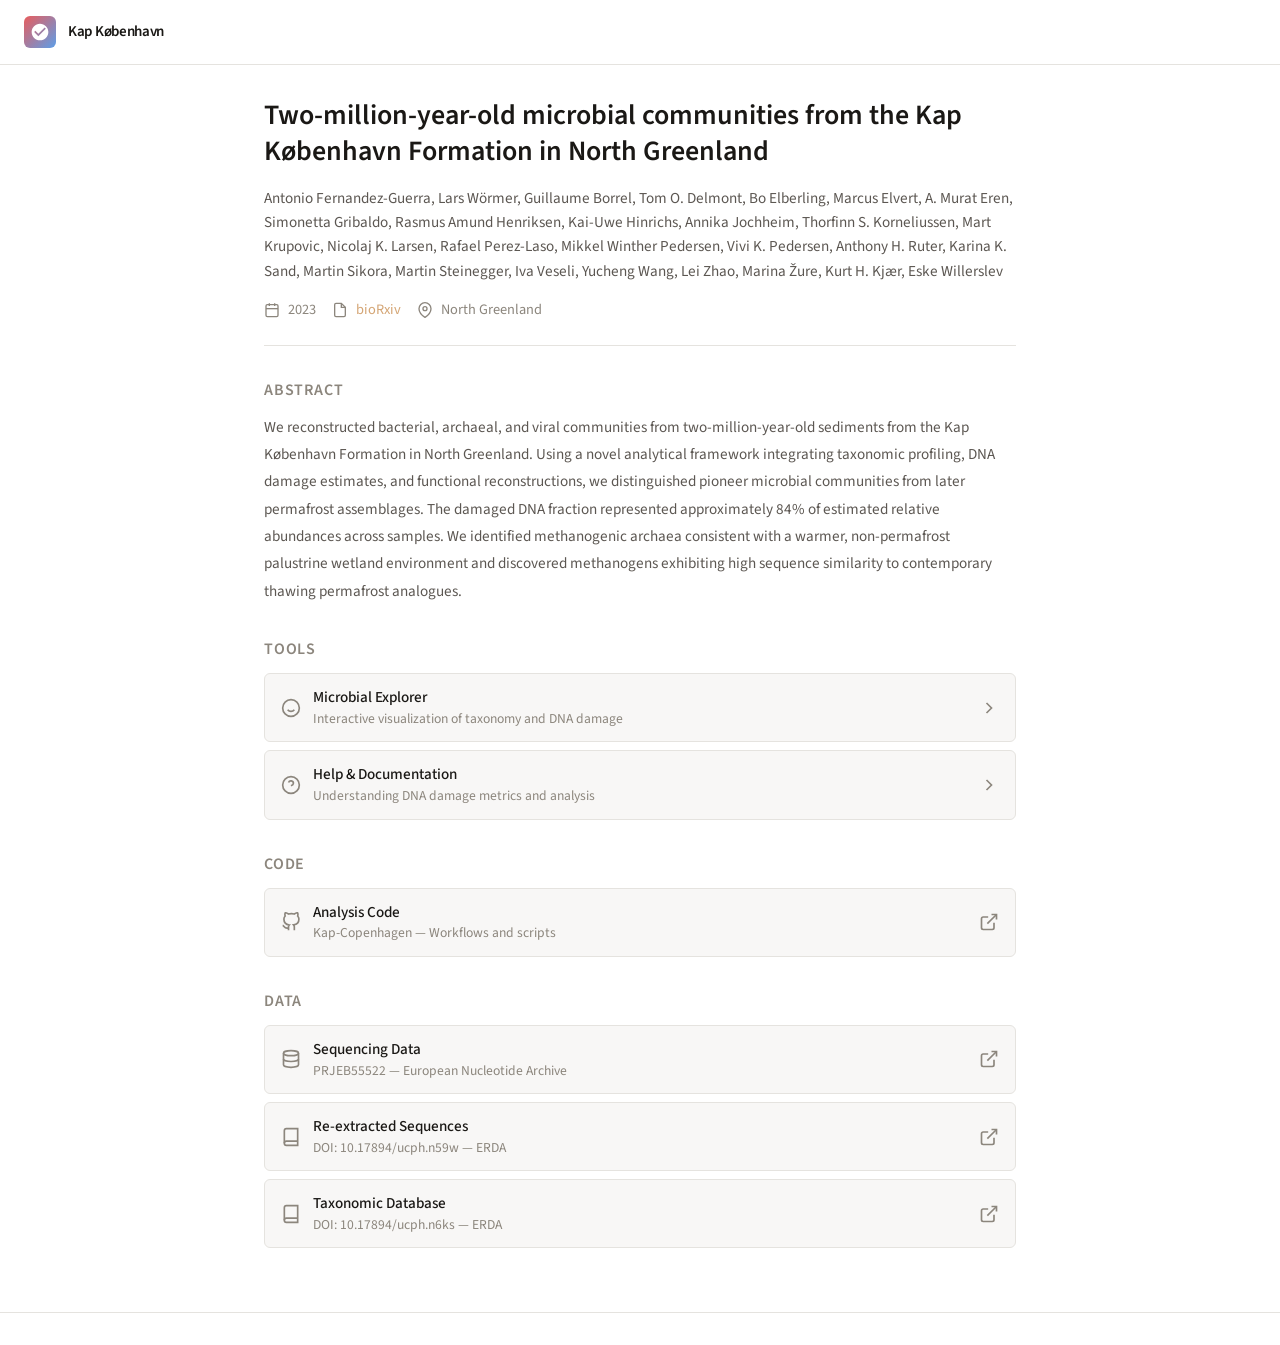
==== index.html @ d5bc2db7 "Add complete author list to landing page" ====
<!DOCTYPE html>
<html lang="en">
<head>
    <meta charset="UTF-8">
    <meta name="viewport" content="width=device-width, initial-scale=1.0">
    <title>Kap København - Two-Million-Year-Old Microbial Communities</title>
    <meta name="description" content="Two-million-year-old microbial communities from the Kap København Formation in North Greenland">
    <link rel="preconnect" href="https://fonts.googleapis.com">
    <link rel="preconnect" href="https://fonts.gstatic.com" crossorigin>
    <link href="https://fonts.googleapis.com/css2?family=JetBrains+Mono:wght@400;500;600&family=Source+Sans+3:wght@300;400;500;600;700&display=swap" rel="stylesheet">
    <link rel="stylesheet" href="styles.css?v=44">
    <style>
        html, body {
            height: auto;
            overflow: auto;
        }

        .landing {
            min-height: 100vh;
            display: flex;
            flex-direction: column;
        }

        .landing-header {
            padding: var(--space-lg) var(--space-xl);
            border-bottom: 1px solid var(--border-subtle);
        }

        .landing-main {
            flex: 1;
            max-width: 800px;
            margin: 0 auto;
            padding: var(--space-2xl) var(--space-xl);
        }

        .paper-title {
            font-size: 1.75rem;
            font-weight: 600;
            line-height: 1.3;
            margin-bottom: var(--space-lg);
            color: var(--text-primary);
        }

        .paper-authors {
            color: var(--text-secondary);
            font-size: 0.95rem;
            line-height: 1.6;
            margin-bottom: var(--space-lg);
        }

        .paper-meta {
            display: flex;
            gap: var(--space-lg);
            flex-wrap: wrap;
            margin-bottom: var(--space-2xl);
            padding-bottom: var(--space-xl);
            border-bottom: 1px solid var(--border-subtle);
        }

        .paper-meta-item {
            display: flex;
            align-items: center;
            gap: var(--space-sm);
            font-size: 0.9rem;
            color: var(--text-tertiary);
        }

        .paper-meta-item svg {
            width: 16px;
            height: 16px;
        }

        .paper-meta-item a {
            color: var(--accent-primary);
            text-decoration: none;
        }

        .paper-meta-item a:hover {
            text-decoration: underline;
        }

        .landing-section {
            margin-bottom: var(--space-2xl);
        }

        .landing-section h2 {
            font-size: 1rem;
            font-weight: 600;
            color: var(--text-tertiary);
            text-transform: uppercase;
            letter-spacing: 0.05em;
            margin-bottom: var(--space-md);
        }

        .abstract {
            color: var(--text-secondary);
            font-size: 0.95rem;
            line-height: 1.8;
        }

        .link-list {
            display: flex;
            flex-direction: column;
            gap: var(--space-sm);
        }

        .link-item {
            display: flex;
            align-items: center;
            gap: var(--space-md);
            padding: var(--space-md) var(--space-lg);
            background: var(--bg-base);
            border: 1px solid var(--border-subtle);
            border-radius: var(--radius-md);
            text-decoration: none;
            color: var(--text-primary);
            transition: all var(--transition-fast);
        }

        .link-item:hover {
            background: var(--bg-raised);
            border-color: var(--border-default);
        }

        .link-item svg {
            width: 20px;
            height: 20px;
            color: var(--text-tertiary);
            flex-shrink: 0;
        }

        .link-item-content {
            flex: 1;
        }

        .link-item-title {
            font-weight: 500;
            font-size: 0.95rem;
        }

        .link-item-desc {
            font-size: 0.85rem;
            color: var(--text-tertiary);
        }

        .link-item-arrow {
            color: var(--text-tertiary);
        }

        .landing-footer {
            padding: var(--space-lg) var(--space-xl);
            border-top: 1px solid var(--border-subtle);
            text-align: center;
            color: var(--text-tertiary);
            font-size: 0.85rem;
        }

        .landing-footer a {
            color: var(--text-secondary);
            text-decoration: none;
        }

        .landing-footer a:hover {
            text-decoration: underline;
        }

        /* Mobile responsiveness for landing page */
        @media (max-width: 768px) {
            .landing-header {
                padding: var(--space-md) var(--space-lg);
            }

            .landing-main {
                padding: var(--space-lg) var(--space-lg);
            }

            .paper-title {
                font-size: 1.35rem;
            }

            .paper-authors {
                font-size: 0.9rem;
            }

            .paper-meta {
                gap: var(--space-md);
            }

            .paper-meta-item {
                font-size: 0.85rem;
            }

            .link-item {
                padding: var(--space-md);
            }

            .link-item-title {
                font-size: 0.9rem;
            }

            .link-item-desc {
                font-size: 0.8rem;
            }
        }

        @media (max-width: 480px) {
            .landing-header {
                padding: var(--space-sm) var(--space-md);
            }

            .landing-main {
                padding: var(--space-md);
            }

            .paper-title {
                font-size: 1.15rem;
            }

            .paper-meta {
                flex-direction: column;
                gap: var(--space-sm);
            }

            .logo-text {
                font-size: 14px;
            }
        }
    </style>
</head>
<body>
    <div class="landing">
        <header class="landing-header">
            <div class="logo">
                <div class="logo-icon">
                    <svg viewBox="0 0 24 24"><path d="M12 2C6.48 2 2 6.48 2 12s4.48 10 10 10 10-4.48 10-10S17.52 2 12 2zm-2 15l-5-5 1.41-1.41L10 14.17l7.59-7.59L19 8l-9 9z"/></svg>
                </div>
                <div class="logo-text">Kap København</div>
            </div>
        </header>

        <main class="landing-main">
            <h1 class="paper-title">Two-million-year-old microbial communities from the Kap København Formation in North Greenland</h1>

            <p class="paper-authors">
                Antonio Fernandez-Guerra, Lars Wörmer, Guillaume Borrel, Tom O. Delmont, Bo Elberling, Marcus Elvert, A. Murat Eren, Simonetta Gribaldo, Rasmus Amund Henriksen, Kai-Uwe Hinrichs, Annika Jochheim, Thorfinn S. Korneliussen, Mart Krupovic, Nicolaj K. Larsen, Rafael Perez-Laso, Mikkel Winther Pedersen, Vivi K. Pedersen, Anthony H. Ruter, Karina K. Sand, Martin Sikora, Martin Steinegger, Iva Veseli, Yucheng Wang, Lei Zhao, Marina Žure, Kurt H. Kjær, Eske Willerslev
            </p>

            <div class="paper-meta">
                <div class="paper-meta-item">
                    <svg viewBox="0 0 24 24" fill="none" stroke="currentColor" stroke-width="2">
                        <rect x="3" y="4" width="18" height="18" rx="2" ry="2"/>
                        <line x1="16" y1="2" x2="16" y2="6"/><line x1="8" y1="2" x2="8" y2="6"/>
                        <line x1="3" y1="10" x2="21" y2="10"/>
                    </svg>
                    2023
                </div>
                <div class="paper-meta-item">
                    <svg viewBox="0 0 24 24" fill="none" stroke="currentColor" stroke-width="2">
                        <path d="M14 2H6a2 2 0 0 0-2 2v16a2 2 0 0 0 2 2h12a2 2 0 0 0 2-2V8z"/>
                        <polyline points="14 2 14 8 20 8"/>
                    </svg>
                    <a href="https://www.biorxiv.org/content/10.1101/2023.06.10.544454v3" target="_blank">bioRxiv</a>
                </div>
                <div class="paper-meta-item">
                    <svg viewBox="0 0 24 24" fill="none" stroke="currentColor" stroke-width="2">
                        <path d="M21 10c0 7-9 13-9 13s-9-6-9-13a9 9 0 0 1 18 0z"/>
                        <circle cx="12" cy="10" r="3"/>
                    </svg>
                    North Greenland
                </div>
            </div>

            <div class="landing-section">
                <h2>Abstract</h2>
                <p class="abstract">
                    We reconstructed bacterial, archaeal, and viral communities from two-million-year-old sediments
                    from the Kap København Formation in North Greenland. Using a novel analytical framework integrating
                    taxonomic profiling, DNA damage estimates, and functional reconstructions, we distinguished pioneer
                    microbial communities from later permafrost assemblages. The damaged DNA fraction represented
                    approximately 84% of estimated relative abundances across samples. We identified methanogenic archaea
                    consistent with a warmer, non-permafrost palustrine wetland environment and discovered methanogens
                    exhibiting high sequence similarity to contemporary thawing permafrost analogues.
                </p>
            </div>

            <div class="landing-section">
                <h2>Tools</h2>
                <div class="link-list">
                    <a href="explorer/" class="link-item">
                        <svg viewBox="0 0 24 24" fill="none" stroke="currentColor" stroke-width="2">
                            <circle cx="12" cy="12" r="10"/>
                            <path d="M8 14s1.5 2 4 2 4-2 4-2"/>
                            <line x1="9" y1="9" x2="9.01" y2="9"/>
                            <line x1="15" y1="9" x2="15.01" y2="9"/>
                        </svg>
                        <div class="link-item-content">
                            <div class="link-item-title">Microbial Explorer</div>
                            <div class="link-item-desc">Interactive visualization of taxonomy and DNA damage</div>
                        </div>
                        <svg class="link-item-arrow" viewBox="0 0 24 24" fill="none" stroke="currentColor" stroke-width="2"><polyline points="9 18 15 12 9 6"/></svg>
                    </a>
                    <a href="help.html" class="link-item">
                        <svg viewBox="0 0 24 24" fill="none" stroke="currentColor" stroke-width="2">
                            <circle cx="12" cy="12" r="10"/>
                            <path d="M9.09 9a3 3 0 0 1 5.83 1c0 2-3 3-3 3"/>
                            <line x1="12" y1="17" x2="12.01" y2="17"/>
                        </svg>
                        <div class="link-item-content">
                            <div class="link-item-title">Help & Documentation</div>
                            <div class="link-item-desc">Understanding DNA damage metrics and analysis</div>
                        </div>
                        <svg class="link-item-arrow" viewBox="0 0 24 24" fill="none" stroke="currentColor" stroke-width="2"><polyline points="9 18 15 12 9 6"/></svg>
                    </a>
                </div>
            </div>

            <div class="landing-section">
                <h2>Code</h2>
                <div class="link-list">
                    <a href="https://github.com/genomewalker/Kap-Copenhagen" target="_blank" class="link-item">
                        <svg viewBox="0 0 24 24" fill="none" stroke="currentColor" stroke-width="2">
                            <path d="M9 19c-5 1.5-5-2.5-7-3m14 6v-3.87a3.37 3.37 0 0 0-.94-2.61c3.14-.35 6.44-1.54 6.44-7A5.44 5.44 0 0 0 20 4.77 5.07 5.07 0 0 0 19.91 1S18.73.65 16 2.48a13.38 13.38 0 0 0-7 0C6.27.65 5.09 1 5.09 1A5.07 5.07 0 0 0 5 4.77a5.44 5.44 0 0 0-1.5 3.78c0 5.42 3.3 6.61 6.44 7A3.37 3.37 0 0 0 9 18.13V22"/>
                        </svg>
                        <div class="link-item-content">
                            <div class="link-item-title">Analysis Code</div>
                            <div class="link-item-desc">Kap-Copenhagen — Workflows and scripts</div>
                        </div>
                        <svg class="link-item-arrow" viewBox="0 0 24 24" fill="none" stroke="currentColor" stroke-width="2"><path d="M18 13v6a2 2 0 0 1-2 2H5a2 2 0 0 1-2-2V8a2 2 0 0 1 2-2h6"/><polyline points="15 3 21 3 21 9"/><line x1="10" y1="14" x2="21" y2="3"/></svg>
                    </a>
                </div>
            </div>

            <div class="landing-section">
                <h2>Data</h2>
                <div class="link-list">
                    <a href="https://www.ebi.ac.uk/ena/browser/view/PRJEB55522" target="_blank" class="link-item">
                        <svg viewBox="0 0 24 24" fill="none" stroke="currentColor" stroke-width="2">
                            <ellipse cx="12" cy="5" rx="9" ry="3"/>
                            <path d="M21 12c0 1.66-4 3-9 3s-9-1.34-9-3"/>
                            <path d="M3 5v14c0 1.66 4 3 9 3s9-1.34 9-3V5"/>
                        </svg>
                        <div class="link-item-content">
                            <div class="link-item-title">Sequencing Data</div>
                            <div class="link-item-desc">PRJEB55522 — European Nucleotide Archive</div>
                        </div>
                        <svg class="link-item-arrow" viewBox="0 0 24 24" fill="none" stroke="currentColor" stroke-width="2"><path d="M18 13v6a2 2 0 0 1-2 2H5a2 2 0 0 1-2-2V8a2 2 0 0 1 2-2h6"/><polyline points="15 3 21 3 21 9"/><line x1="10" y1="14" x2="21" y2="3"/></svg>
                    </a>
                    <a href="https://doi.org/n59w" target="_blank" class="link-item">
                        <svg viewBox="0 0 24 24" fill="none" stroke="currentColor" stroke-width="2">
                            <path d="M4 19.5A2.5 2.5 0 0 1 6.5 17H20"/>
                            <path d="M6.5 2H20v20H6.5A2.5 2.5 0 0 1 4 19.5v-15A2.5 2.5 0 0 1 6.5 2z"/>
                        </svg>
                        <div class="link-item-content">
                            <div class="link-item-title">Re-extracted Sequences</div>
                            <div class="link-item-desc">DOI: 10.17894/ucph.n59w — ERDA</div>
                        </div>
                        <svg class="link-item-arrow" viewBox="0 0 24 24" fill="none" stroke="currentColor" stroke-width="2"><path d="M18 13v6a2 2 0 0 1-2 2H5a2 2 0 0 1-2-2V8a2 2 0 0 1 2-2h6"/><polyline points="15 3 21 3 21 9"/><line x1="10" y1="14" x2="21" y2="3"/></svg>
                    </a>
                    <a href="https://doi.org/n6ks" target="_blank" class="link-item">
                        <svg viewBox="0 0 24 24" fill="none" stroke="currentColor" stroke-width="2">
                            <path d="M4 19.5A2.5 2.5 0 0 1 6.5 17H20"/>
                            <path d="M6.5 2H20v20H6.5A2.5 2.5 0 0 1 4 19.5v-15A2.5 2.5 0 0 1 6.5 2z"/>
                        </svg>
                        <div class="link-item-content">
                            <div class="link-item-title">Taxonomic Database</div>
                            <div class="link-item-desc">DOI: 10.17894/ucph.n6ks — ERDA</div>
                        </div>
                        <svg class="link-item-arrow" viewBox="0 0 24 24" fill="none" stroke="currentColor" stroke-width="2"><path d="M18 13v6a2 2 0 0 1-2 2H5a2 2 0 0 1-2-2V8a2 2 0 0 1 2-2h6"/><polyline points="15 3 21 3 21 9"/><line x1="10" y1="14" x2="21" y2="3"/></svg>
                    </a>
                </div>
            </div>
        </main>

        <footer class="landing-footer">
        </footer>
    </div>
</body>
</html>
---- styles.css ----
:root {
    /* Base palette - warm light */
    --bg-deep: #ffffff;
    --bg-base: #f8f7f6;
    --bg-raised: #f0efed;
    --bg-elevated: #e8e6e3;
    --bg-hover: #dfddd9;

    /* Borders */
    --border-subtle: #e5e3df;
    --border-default: #d4d1cc;
    --border-strong: #b8b4ad;

    /* Text */
    --text-primary: #1a1815;
    --text-secondary: #5c5752;
    --text-tertiary: #8c867d;
    --text-inverse: #ffffff;

    /* Accent - Ancient amber */
    --accent-primary: #d4a574;
    --accent-secondary: #b8956a;
    --accent-muted: #8b7355;

    /* Semantic - Damage indicators */
    --damage-5prime: #e85d5d;
    --damage-3prime: #5d9ee8;
    --damage-model: #a855f7;

    /* Status colors */
    --status-damaged: #22c55e;
    --status-non-damaged: #6b7280;

    /* Spacing */
    --space-xs: 4px;
    --space-sm: 8px;
    --space-md: 12px;
    --space-lg: 16px;
    --space-xl: 24px;
    --space-2xl: 32px;

    /* Typography */
    --font-sans: 'Source Sans 3', -apple-system, sans-serif;
    --font-mono: 'JetBrains Mono', monospace;

    /* Transitions */
    --transition-fast: 0.1s ease;
    --transition-base: 0.2s ease;
    --transition-slow: 0.3s ease;

    /* Shadows */
    --shadow-sm: 0 1px 2px rgba(0,0,0,0.08);
    --shadow-md: 0 4px 12px rgba(0,0,0,0.12);
    --shadow-lg: 0 8px 24px rgba(0,0,0,0.16);

    /* Radii */
    --radius-sm: 4px;
    --radius-md: 6px;
    --radius-lg: 8px;
    --radius-xl: 12px;
}

/* ========== TOOLTIPS ========== */
[data-tooltip] {
    position: relative;
}

[data-tooltip]::before,
[data-tooltip]::after {
    position: absolute;
    opacity: 0;
    visibility: hidden;
    pointer-events: none;
    transition: opacity 0.2s ease, visibility 0.2s ease;
    z-index: 9999;
}

[data-tooltip]::before {
    content: attr(data-tooltip);
    bottom: calc(100% + 8px);
    left: 50%;
    transform: translateX(-50%);
    padding: 8px 12px;
    background: var(--text-primary);
    color: var(--text-inverse);
    font-size: 12px;
    font-weight: 400;
    line-height: 1.4;
    white-space: normal;
    max-width: 280px;
    min-width: 150px;
    width: max-content;
    border-radius: var(--radius-md);
    box-shadow: 0 4px 12px rgba(0,0,0,0.15);
    text-transform: none;
    letter-spacing: normal;
}

[data-tooltip]::after {
    content: '';
    bottom: calc(100% + 2px);
    left: 50%;
    transform: translateX(-50%);
    border: 6px solid transparent;
    border-top-color: var(--text-primary);
}

[data-tooltip]:hover::before,
[data-tooltip]:hover::after {
    opacity: 1;
    visibility: visible;
}

/* Table header tooltips - position below */
.data-table th[data-tooltip]::before {
    bottom: auto;
    top: calc(100% + 8px);
}

.data-table th[data-tooltip]::after {
    bottom: auto;
    top: calc(100% + 2px);
    border-top-color: transparent;
    border-bottom-color: var(--text-primary);
}

/* Tooltip positioning variants */
[data-tooltip-pos="bottom"]::before {
    bottom: auto;
    top: calc(100% + 8px);
}

[data-tooltip-pos="bottom"]::after {
    bottom: auto;
    top: calc(100% + 2px);
    border-top-color: transparent;
    border-bottom-color: var(--text-primary);
}

[data-tooltip-pos="left"]::before {
    bottom: auto;
    top: 50%;
    left: auto;
    right: calc(100% + 8px);
    transform: translateY(-50%);
}

[data-tooltip-pos="left"]::after {
    bottom: auto;
    top: 50%;
    left: auto;
    right: calc(100% + 2px);
    transform: translateY(-50%);
    border-top-color: transparent;
    border-left-color: var(--text-primary);
}

[data-tooltip-pos="right"]::before {
    bottom: auto;
    top: 50%;
    left: calc(100% + 8px);
    transform: translateY(-50%);
}

[data-tooltip-pos="right"]::after {
    bottom: auto;
    top: 50%;
    left: calc(100% + 2px);
    transform: translateY(-50%);
    border-top-color: transparent;
    border-right-color: var(--text-primary);
}

/* Help icon for tooltips */
.help-hint {
    display: inline-flex;
    align-items: center;
    justify-content: center;
    width: 14px;
    height: 14px;
    margin-left: 4px;
    background: var(--bg-hover);
    border-radius: 50%;
    font-size: 10px;
    font-weight: 600;
    color: var(--text-tertiary);
    cursor: help;
    vertical-align: middle;
}

.help-hint:hover {
    background: var(--border-default);
    color: var(--text-secondary);
}

* {
    box-sizing: border-box;
    margin: 0;
    padding: 0;
}

html, body {
    height: 100%;
    overflow: hidden;
}

body {
    font-family: var(--font-sans);
    font-size: 14px;
    line-height: 1.5;
    color: var(--text-primary);
    background: var(--bg-deep);
}

/* Scrollbar styling */
::-webkit-scrollbar {
    width: 8px;
    height: 8px;
}
::-webkit-scrollbar-track {
    background: transparent;
}
::-webkit-scrollbar-thumb {
    background: var(--border-default);
    border-radius: 4px;
}
::-webkit-scrollbar-thumb:hover {
    background: var(--border-strong);
}

/* ========== LAYOUT ========== */
.app {
    display: grid;
    grid-template-rows: auto 1fr auto;
    height: 100vh;
    background: var(--bg-base);
}

/* ========== HEADER ========== */
.header {
    display: flex;
    align-items: center;
    justify-content: space-between;
    padding: var(--space-sm) var(--space-lg);
    background: var(--bg-deep);
    border-bottom: 1px solid var(--border-subtle);
    gap: var(--space-lg);
}

.logo {
    display: flex;
    align-items: center;
    gap: var(--space-md);
}

.logo-icon {
    width: 32px;
    height: 32px;
    background: linear-gradient(135deg, var(--damage-5prime), var(--damage-3prime));
    border-radius: var(--radius-md);
    display: flex;
    align-items: center;
    justify-content: center;
}

.logo-icon svg {
    width: 20px;
    height: 20px;
    fill: white;
}

.logo-text {
    font-weight: 600;
    font-size: 15px;
    letter-spacing: -0.02em;
}

.logo-text span {
    color: var(--accent-primary);
}

/* Command palette trigger */
.search-trigger {
    flex: 1;
    max-width: 480px;
    display: flex;
    align-items: center;
    gap: var(--space-sm);
    padding: var(--space-sm) var(--space-md);
    background: var(--bg-raised);
    border: 1px solid var(--border-subtle);
    border-radius: var(--radius-md);
    color: var(--text-tertiary);
    cursor: pointer;
    transition: all var(--transition-fast);
}

.search-trigger:hover {
    border-color: var(--border-default);
    background: var(--bg-elevated);
}

.search-trigger svg {
    width: 16px;
    height: 16px;
    opacity: 0.6;
}

.search-trigger .placeholder {
    flex: 1;
    text-align: left;
    font-size: 13px;
}

.search-trigger kbd {
    font-family: var(--font-mono);
    font-size: 11px;
    padding: 2px 6px;
    background: var(--bg-base);
    border: 1px solid var(--border-subtle);
    border-radius: var(--radius-sm);
}

.header-actions {
    display: flex;
    align-items: center;
    gap: var(--space-sm);
}

/* ========== BUTTONS ========== */
.btn {
    display: inline-flex;
    align-items: center;
    justify-content: center;
    gap: var(--space-sm);
    padding: var(--space-sm) var(--space-md);
    font-family: var(--font-sans);
    font-size: 13px;
    font-weight: 500;
    border-radius: var(--radius-md);
    border: 1px solid transparent;
    cursor: pointer;
    transition: all var(--transition-fast);
    white-space: nowrap;
}

.btn svg {
    width: 16px;
    height: 16px;
}

.btn-ghost {
    background: transparent;
    color: var(--text-secondary);
    border-color: transparent;
}

.btn-ghost:hover {
    background: var(--bg-hover);
    color: var(--text-primary);
}

.btn-secondary {
    background: var(--bg-elevated);
    color: var(--text-primary);
    border-color: var(--border-default);
}

.btn-secondary:hover {
    background: var(--bg-hover);
    border-color: var(--border-strong);
}

.btn-primary {
    background: var(--accent-primary);
    color: var(--text-inverse);
    border-color: var(--accent-primary);
}

.btn-primary:hover {
    background: var(--accent-secondary);
    border-color: var(--accent-secondary);
}

.btn-icon {
    padding: var(--space-sm);
}

/* ========== MAIN WORKSPACE ========== */
.workspace {
    display: grid;
    grid-template-columns: 280px 1fr 420px;
    overflow: hidden;
}

.workspace.detail-closed {
    grid-template-columns: 280px 1fr;
}

.workspace.compare-mode {
    grid-template-columns: 280px 1fr 600px;
}

/* ========== SIDEBAR ========== */
.sidebar {
    display: flex;
    flex-direction: column;
    background: var(--bg-deep);
    border-right: 1px solid var(--border-subtle);
    overflow: hidden;
}

.sidebar-section {
    border-bottom: 1px solid var(--border-subtle);
}

.sidebar-header {
    display: flex;
    align-items: center;
    justify-content: space-between;
    padding: var(--space-md) var(--space-lg);
    font-size: 11px;
    font-weight: 600;
    text-transform: uppercase;
    letter-spacing: 0.05em;
    color: var(--text-tertiary);
}

.sidebar-header .count {
    font-family: var(--font-mono);
    font-size: 10px;
    padding: 2px 6px;
    background: var(--bg-elevated);
    border-radius: 10px;
    color: var(--text-secondary);
}

/* Sample list */
.sample-list {
    flex: 1;
    overflow-y: auto;
    padding: var(--space-sm);
}

.sample-item {
    display: flex;
    flex-direction: column;
    padding: var(--space-md);
    border-radius: var(--radius-md);
    cursor: pointer;
    transition: all var(--transition-fast);
    margin-bottom: 2px;
}

.sample-item:hover {
    background: var(--bg-raised);
}

.sample-item.active {
    background: var(--bg-elevated);
    box-shadow: inset 3px 0 0 var(--accent-primary);
}

.sample-item-header {
    display: flex;
    align-items: center;
    justify-content: space-between;
    margin-bottom: var(--space-xs);
}

.sample-name {
    font-weight: 600;
    font-size: 13px;
    font-family: var(--font-mono);
}

.sample-damage-indicator {
    width: 8px;
    height: 8px;
    border-radius: 50%;
    background: var(--status-damaged);
}

.sample-stats {
    display: flex;
    gap: var(--space-md);
    font-size: 11px;
    color: var(--text-tertiary);
}

.sample-stats span {
    display: flex;
    align-items: center;
    gap: 4px;
}

.sample-stats .value {
    color: var(--text-secondary);
    font-family: var(--font-mono);
}

/* ========== MAIN PANEL ========== */
.main-panel {
    display: flex;
    flex-direction: column;
    overflow: hidden;
    background: var(--bg-base);
}

/* Toolbar */
.toolbar {
    display: flex;
    align-items: center;
    gap: var(--space-md);
    padding: var(--space-md) var(--space-lg);
    background: var(--bg-raised);
    border-bottom: 1px solid var(--border-subtle);
    flex-wrap: wrap;
}

.toolbar-group {
    display: flex;
    align-items: center;
    gap: var(--space-sm);
}

.toolbar-divider {
    width: 1px;
    height: 24px;
    background: var(--border-subtle);
    margin: 0 var(--space-sm);
}

/* Filter chips */
.filter-chip {
    display: flex;
    align-items: center;
    gap: var(--space-sm);
    padding: var(--space-xs) var(--space-sm);
    background: var(--bg-base);
    border: 1px solid var(--border-subtle);
    border-radius: var(--radius-sm);
    font-size: 12px;
}

.filter-chip label {
    color: var(--text-tertiary);
}

.filter-chip input,
.filter-chip select {
    background: transparent;
    border: none;
    color: var(--text-primary);
    font-family: var(--font-mono);
    font-size: 12px;
    width: 70px;
    padding: 2px;
}

.filter-chip select {
    width: auto;
    cursor: pointer;
}

.filter-chip input:focus,
.filter-chip select:focus {
    outline: none;
}

/* Damage status filter */
.status-filter {
    display: flex;
    background: var(--bg-base);
    border: 1px solid var(--border-subtle);
    border-radius: var(--radius-sm);
    overflow: hidden;
}

.status-filter button {
    padding: var(--space-xs) var(--space-md);
    background: transparent;
    border: none;
    color: var(--text-secondary);
    font-size: 12px;
    font-weight: 500;
    cursor: pointer;
    transition: all var(--transition-fast);
}

.status-filter button:hover {
    background: var(--bg-hover);
}

.status-filter button.active {
    background: var(--bg-elevated);
    color: var(--text-primary);
}

.status-filter button.active[data-status="ancient"] {
    color: var(--status-damaged);
}

.status-filter button.active[data-status="non-damaged"] {
    color: var(--status-non-damaged);
}

/* View toggle */
.view-toggle {
    display: flex;
    background: var(--bg-base);
    border: 1px solid var(--border-subtle);
    border-radius: var(--radius-sm);
    overflow: hidden;
}

.view-toggle button {
    padding: var(--space-sm);
    background: transparent;
    border: none;
    color: var(--text-tertiary);
    cursor: pointer;
    transition: all var(--transition-fast);
}

.view-toggle button:hover {
    background: var(--bg-hover);
    color: var(--text-secondary);
}

.view-toggle button.active {
    background: var(--bg-elevated);
    color: var(--accent-primary);
}

.view-toggle button svg {
    width: 16px;
    height: 16px;
}

/* Content area */
.content-area {
    flex: 1;
    display: flex;
    flex-direction: column;
    overflow: hidden;
}

/* ========== SUNBURST VISUALIZATION ========== */
.sunburst-section {
    background: linear-gradient(180deg, var(--bg-deep) 0%, #f5f4f2 100%);
    border-bottom: 1px solid var(--border-subtle);
    position: relative;
}

.sunburst-container {
    position: relative;
    height: 520px;
    display: flex;
    align-items: center;
    justify-content: center;
    transition: height 0.4s cubic-bezier(0.4, 0, 0.2, 1);
}

.sunburst-container.collapsed {
    height: 0;
    overflow: hidden;
}

#sunburst {
    width: 480px;
    height: 480px;
    filter: drop-shadow(0 4px 20px rgba(0,0,0,0.08));
}

#sunburst path {
    transition: all 0.2s cubic-bezier(0.4, 0, 0.2, 1);
    stroke: var(--bg-deep);
    stroke-width: 1;
}

#sunburst path:hover {
    filter: brightness(1.1) saturate(1.1);
    transform-origin: center;
}

/* Center info hub - refined and enlarged */
.sunburst-center {
    position: absolute;
    top: 50%;
    left: 50%;
    transform: translate(-50%, -50%);
    width: 100px;
    height: 100px;
    background: radial-gradient(circle at 30% 30%, #ffffff 0%, var(--bg-deep) 100%);
    border-radius: 50%;
    display: flex;
    flex-direction: column;
    align-items: center;
    justify-content: center;
    text-align: center;
    box-shadow:
        0 0 0 4px var(--bg-deep),
        0 4px 24px rgba(0,0,0,0.12),
        inset 0 -2px 8px rgba(0,0,0,0.04);
    z-index: 5;
    transition: transform 0.3s cubic-bezier(0.4, 0, 0.2, 1);
}

.sunburst-center:hover {
    transform: translate(-50%, -50%) scale(1.02);
}

.sunburst-center h4 {
    font-size: 11px;
    font-weight: 600;
    color: var(--text-primary);
    line-height: 1.3;
    max-width: 80px;
    overflow: hidden;
    text-overflow: ellipsis;
    white-space: nowrap;
    letter-spacing: -0.01em;
}

.sunburst-center p {
    font-size: 10px;
    color: var(--text-tertiary);
    font-family: var(--font-mono);
    margin-top: 3px;
}

/* Back button - prominent and accessible */
.sunburst-center .center-back-btn {
    display: none;
    width: 32px;
    height: 32px;
    background: linear-gradient(135deg, var(--accent-primary) 0%, var(--accent-secondary) 100%);
    border: none;
    border-radius: 50%;
    cursor: pointer;
    margin-bottom: 8px;
    align-items: center;
    justify-content: center;
    transition: all 0.2s cubic-bezier(0.4, 0, 0.2, 1);
    box-shadow: 0 2px 8px rgba(212, 165, 116, 0.4);
}

.sunburst-center .center-back-btn:hover {
    transform: scale(1.1);
    box-shadow: 0 4px 16px rgba(212, 165, 116, 0.5);
}

.sunburst-center .center-back-btn:active {
    transform: scale(0.95);
}

.sunburst-center .center-back-btn svg {
    width: 16px;
    height: 16px;
    stroke: white;
    stroke-width: 2.5;
}

.sunburst-center .center-back-btn.visible {
    display: flex;
    animation: fadeInScale 0.3s cubic-bezier(0.4, 0, 0.2, 1);
}

@keyframes fadeInScale {
    from {
        opacity: 0;
        transform: scale(0.8);
    }
    to {
        opacity: 1;
        transform: scale(1);
    }
}

/* Toolbar row - elevated */
.sunburst-toolbar {
    display: flex;
    align-items: center;
    justify-content: space-between;
    padding: 10px 16px;
    background: var(--bg-deep);
    border-bottom: 1px solid var(--border-subtle);
    font-size: 12px;
    gap: 16px;
    box-shadow: 0 1px 3px rgba(0,0,0,0.04);
}

/* Breadcrumb path - enhanced */
.sunburst-breadcrumb {
    display: flex;
    align-items: center;
    gap: 6px;
    color: var(--text-tertiary);
    flex: 1;
    min-width: 0;
    overflow: hidden;
    font-size: 12px;
}

.sunburst-breadcrumb .crumb {
    color: var(--text-secondary);
    cursor: pointer;
    white-space: nowrap;
    padding: 4px 8px;
    border-radius: var(--radius-sm);
    transition: all 0.15s ease;
}

.sunburst-breadcrumb .crumb:hover {
    color: var(--accent-primary);
    background: rgba(212, 165, 116, 0.1);
}

.sunburst-breadcrumb .crumb:last-child {
    color: var(--text-primary);
    font-weight: 600;
    background: var(--bg-elevated);
}

.sunburst-breadcrumb .sep {
    color: var(--border-strong);
    font-size: 10px;
}

/* Legend - compact */
.sunburst-legend {
    display: flex;
    align-items: center;
    gap: 12px;
    flex-shrink: 0;
}

.legend-item {
    display: flex;
    align-items: center;
    gap: 5px;
}

.legend-dot {
    width: 10px;
    height: 10px;
    border-radius: 3px;
    box-shadow: inset 0 -1px 2px rgba(0,0,0,0.15);
}

.legend-label {
    color: var(--text-secondary);
    font-size: 11px;
    font-weight: 500;
}

/* Filter badge - prominent pill design */
.sunburst-filter-badge {
    display: none;
    align-items: center;
    gap: 8px;
    padding: 6px 10px 6px 14px;
    background: linear-gradient(135deg, var(--accent-primary) 0%, var(--accent-secondary) 100%);
    color: white;
    border-radius: 20px;
    font-size: 12px;
    font-weight: 600;
    flex-shrink: 0;
    box-shadow: 0 2px 8px rgba(212, 165, 116, 0.35);
    animation: slideIn 0.3s cubic-bezier(0.4, 0, 0.2, 1);
    letter-spacing: -0.01em;
}

@keyframes slideIn {
    from {
        opacity: 0;
        transform: translateX(-10px);
    }
    to {
        opacity: 1;
        transform: translateX(0);
    }
}

.sunburst-filter-badge.visible {
    display: flex;
}

.sunburst-filter-badge .filter-path {
    max-width: 200px;
    overflow: hidden;
    text-overflow: ellipsis;
    white-space: nowrap;
}

.sunburst-filter-badge .filter-clear {
    background: rgba(255,255,255,0.2);
    border: none;
    color: white;
    cursor: pointer;
    padding: 4px 6px;
    font-size: 11px;
    line-height: 1;
    border-radius: 10px;
    transition: all 0.15s ease;
    display: flex;
    align-items: center;
    justify-content: center;
}

.sunburst-filter-badge .filter-clear:hover {
    background: rgba(255,255,255,0.35);
    transform: scale(1.1);
}

/* Controls */
.sunburst-controls {
    display: flex;
    align-items: center;
    gap: 8px;
    flex-shrink: 0;
}

.sunburst-toggle {
    padding: 4px;
    opacity: 0.6;
    transition: all 0.15s ease;
}

.sunburst-toggle:hover {
    opacity: 1;
    background: var(--bg-hover);
    border-radius: var(--radius-sm);
}

/* Hide unused elements */
.sunburst-current-filter,
.sunburst-back-btn,
.sunburst-filter-path {
    display: none !important;
}

/* Data table */
.table-container {
    flex: 1;
    overflow: auto;
}

.data-table {
    width: 100%;
    border-collapse: collapse;
    font-size: 13px;
}

.data-table th {
    position: sticky;
    top: 0;
    background: var(--bg-elevated);
    padding: var(--space-sm) var(--space-md);
    text-align: left;
    font-weight: 600;
    font-size: 11px;
    text-transform: uppercase;
    letter-spacing: 0.03em;
    color: var(--text-tertiary);
    border-bottom: 1px solid var(--border-default);
    white-space: nowrap;
    cursor: pointer;
    user-select: none;
    z-index: 10;
}

.data-table th:hover {
    color: var(--text-secondary);
}

/* Column hint icons */
.col-hint {
    display: inline-flex;
    align-items: center;
    justify-content: center;
    width: 14px;
    height: 14px;
    margin-left: 4px;
    background: var(--bg-hover);
    border-radius: 50%;
    font-size: 9px;
    font-weight: 700;
    color: var(--text-tertiary);
    cursor: help;
    vertical-align: middle;
    position: relative;
}

.col-hint:hover {
    background: var(--accent-primary);
    color: white;
}

.col-hint[data-tooltip]::before {
    bottom: auto;
    top: calc(100% + 8px);
    left: 50%;
    transform: translateX(-50%);
    text-transform: none;
    letter-spacing: normal;
    font-weight: 400;
}

.col-hint[data-tooltip]::after {
    bottom: auto;
    top: calc(100% + 2px);
    border-top-color: transparent;
    border-bottom-color: var(--text-primary);
}

/* Detail panel label tooltips */
.mini-stat .label[data-tooltip] {
    cursor: help;
    border-bottom: 1px dotted var(--text-tertiary);
}

.mini-stat .label[data-tooltip]::before {
    left: 0;
    transform: translateX(0);
    min-width: 180px;
    max-width: 220px;
}

.mini-stat .label[data-tooltip]::after {
    left: 20px;
    transform: translateX(0);
}

.data-table th.sorted {
    color: var(--accent-primary);
}

.data-table th .sort-icon {
    display: inline-block;
    margin-left: 4px;
    opacity: 0.5;
}

.data-table th.sorted .sort-icon {
    opacity: 1;
}

.data-table td {
    padding: var(--space-sm) var(--space-md);
    border-bottom: 1px solid var(--border-subtle);
    white-space: nowrap;
}

.data-table tr {
    cursor: pointer;
    transition: background var(--transition-fast);
}

.data-table tbody tr:hover {
    background: var(--bg-raised);
}

.data-table tbody tr.selected {
    background: var(--bg-elevated);
}

.data-table tbody tr.selected td:first-child {
    box-shadow: inset 3px 0 0 var(--accent-primary);
}

/* Table cell variants */
.cell-mono {
    font-family: var(--font-mono);
    font-size: 12px;
}

.cell-taxonomy {
    max-width: 200px;
    overflow: hidden;
    text-overflow: ellipsis;
}

.cell-number {
    font-family: var(--font-mono);
    font-size: 12px;
    text-align: right;
}

.cell-damage {
    display: flex;
    align-items: center;
    gap: var(--space-sm);
}

.damage-bar {
    width: 60px;
    height: 6px;
    background: var(--bg-base);
    border-radius: 3px;
    overflow: hidden;
}

.damage-bar-fill {
    height: 100%;
    border-radius: 3px;
    transition: width var(--transition-base);
}

.damage-bar-fill.high {
    background: linear-gradient(90deg, var(--status-damaged), #4ade80);
}

.damage-bar-fill.medium {
    background: var(--status-non-damaged);
}

.damage-bar-fill.low {
    background: var(--status-non-damaged);
}

/* Status badge */
.status-badge {
    display: inline-flex;
    align-items: center;
    gap: 4px;
    padding: 2px 8px;
    font-size: 10px;
    font-weight: 600;
    text-transform: uppercase;
    letter-spacing: 0.03em;
    border-radius: 10px;
}

.status-badge.damaged {
    background: rgba(34, 197, 94, 0.15);
    color: var(--status-damaged);
}

.status-badge.non-damaged {
    background: rgba(234, 179, 8, 0.15);
    color: var(--status-non-damaged);
}

.status-badge.non-damaged {
    background: rgba(107, 114, 128, 0.2);
    color: var(--status-non-damaged);
}

/* Checkbox for comparison */
.compare-checkbox {
    width: 16px;
    height: 16px;
    border: 2px solid var(--border-default);
    border-radius: var(--radius-sm);
    cursor: pointer;
    transition: all var(--transition-fast);
    display: flex;
    align-items: center;
    justify-content: center;
}

.compare-checkbox:hover {
    border-color: var(--accent-primary);
}

.compare-checkbox.checked {
    background: var(--accent-primary);
    border-color: var(--accent-primary);
}

.compare-checkbox.checked::after {
    content: '✓';
    color: var(--text-inverse);
    font-size: 10px;
    font-weight: bold;
}

/* ========== DETAIL PANEL ========== */
.detail-panel {
    display: flex;
    flex-direction: column;
    background: var(--bg-deep);
    border-left: 1px solid var(--border-subtle);
    overflow: hidden;
}

.detail-header {
    display: flex;
    align-items: flex-start;
    justify-content: space-between;
    padding: var(--space-lg);
    border-bottom: 1px solid var(--border-subtle);
    background: var(--bg-raised);
}

.detail-title {
    flex: 1;
    min-width: 0;
}

.detail-title h3 {
    font-size: 15px;
    font-weight: 600;
    margin-bottom: var(--space-xs);
    word-break: break-word;
}

.detail-title .taxonomy-path {
    font-size: 11px;
    color: var(--text-tertiary);
    line-height: 1.4;
}

.detail-close {
    background: transparent;
    border: none;
    color: var(--text-tertiary);
    cursor: pointer;
    padding: var(--space-xs);
    margin: calc(var(--space-xs) * -1);
}

.detail-close:hover {
    color: var(--text-primary);
}

.detail-content {
    flex: 1;
    overflow-y: auto;
    padding: var(--space-lg);
}

/* Stats grid */
.stats-grid {
    display: grid;
    grid-template-columns: repeat(2, 1fr);
    gap: var(--space-sm);
    margin-bottom: var(--space-xl);
}

.stat-card {
    background: var(--bg-raised);
    border: 1px solid var(--border-subtle);
    border-radius: var(--radius-md);
    padding: var(--space-md);
}

.stat-card.highlight {
    grid-column: span 2;
    background: linear-gradient(135deg, var(--bg-elevated) 0%, var(--bg-raised) 100%);
    border-color: var(--border-default);
}

.stat-label {
    font-size: 10px;
    font-weight: 600;
    text-transform: uppercase;
    letter-spacing: 0.05em;
    color: var(--text-tertiary);
    margin-bottom: var(--space-xs);
}

.stat-value {
    font-size: 20px;
    font-weight: 600;
    font-family: var(--font-mono);
}

.stat-value.damaged { color: var(--status-damaged); }
.stat-value.non-damaged { color: var(--status-non-damaged); }
.stat-value.non-damaged { color: var(--status-non-damaged); }

.stat-sub {
    font-size: 11px;
    color: var(--text-tertiary);
    margin-top: 2px;
}

/* Smiley plot section */
.smiley-section {
    margin-bottom: var(--space-xl);
}

.section-header {
    display: flex;
    align-items: center;
    justify-content: space-between;
    margin-bottom: var(--space-md);
}

.section-title {
    font-size: 11px;
    font-weight: 600;
    text-transform: uppercase;
    letter-spacing: 0.05em;
    color: var(--text-tertiary);
}

.smiley-canvas-container {
    background: transparent;
    border: none;
    border-radius: var(--radius-lg);
    padding: var(--space-sm);
}

#smiley-canvas {
    width: 100%;
    height: 220px;
}

.smiley-legend {
    display: flex;
    justify-content: center;
    gap: var(--space-lg);
    margin-top: var(--space-md);
    font-size: 11px;
}

.smiley-legend-item {
    display: flex;
    align-items: center;
    gap: var(--space-xs);
}

.smiley-legend-line {
    width: 20px;
    height: 3px;
    border-radius: 2px;
}

.smiley-legend-line.model-5p { background: var(--damage-5prime); }
.smiley-legend-line.model-3p { background: var(--damage-3prime); }
.smiley-legend-line.observed {
    background: linear-gradient(90deg, rgba(232, 93, 93, 0.4), rgba(93, 158, 232, 0.4));
}

/* Taxonomy detail */
.taxonomy-section {
    margin-bottom: var(--space-xl);
}

.taxonomy-list {
    background: var(--bg-raised);
    border: 1px solid var(--border-subtle);
    border-radius: var(--radius-md);
    overflow: hidden;
}

.taxonomy-item {
    display: flex;
    justify-content: space-between;
    padding: var(--space-sm) var(--space-md);
    border-bottom: 1px solid var(--border-subtle);
}

.taxonomy-item:last-child {
    border-bottom: none;
}

.taxonomy-item .rank {
    font-size: 11px;
    color: var(--text-tertiary);
    text-transform: capitalize;
}

.taxonomy-item .name {
    font-size: 13px;
    font-family: var(--font-mono);
    color: var(--text-primary);
}

/* ========== REDESIGNED DETAIL PANEL ========== */

/* Hero Section */
.detail-hero {
    background: linear-gradient(145deg, var(--bg-raised) 0%, var(--bg-elevated) 100%);
    border-radius: var(--radius-lg);
    padding: var(--space-md);
    margin-bottom: var(--space-md);
    border: 1px solid var(--border-subtle);
}

.smiley-section.compact {
    margin-bottom: var(--space-sm);
}

.smiley-section.compact canvas {
    width: 100%;
    height: 160px;
    border-radius: var(--radius-md);
}

.smiley-legend-compact {
    display: flex;
    justify-content: center;
    gap: var(--space-md);
    font-size: 10px;
    color: var(--text-tertiary);
    margin-top: var(--space-xs);
}

.smiley-legend-compact .legend-5p::before,
.smiley-legend-compact .legend-3p::before,
.smiley-legend-compact .legend-obs::before {
    content: '';
    display: inline-block;
    width: 12px;
    height: 3px;
    border-radius: 2px;
    margin-right: 4px;
    vertical-align: middle;
}

.smiley-legend-compact .legend-5p::before { background: var(--damage-5prime); }
.smiley-legend-compact .legend-3p::before { background: var(--damage-3prime); }
.smiley-legend-compact .legend-obs::before {
    background: linear-gradient(90deg, rgba(232, 93, 93, 0.4), rgba(93, 158, 232, 0.4));
}

/* Metrics Dashboard */
.metrics-dashboard {
    display: grid;
    grid-template-columns: repeat(4, 1fr);
    gap: var(--space-xs);
    background: var(--bg-base);
    border-radius: var(--radius-md);
    padding: var(--space-xs);
}

.metric-item {
    display: flex;
    flex-direction: column;
    align-items: center;
    padding: var(--space-sm) var(--space-xs);
    text-align: center;
}

.metric-item.status-metric {
    justify-content: center;
}

.metric-badge {
    font-size: 10px;
    font-weight: 700;
    text-transform: uppercase;
    letter-spacing: 0.05em;
    padding: 4px 10px;
    border-radius: 12px;
}

.metric-badge.damaged {
    background: rgba(34, 197, 94, 0.15);
    color: var(--status-damaged);
}

.metric-badge.non-damaged {
    background: rgba(234, 179, 8, 0.15);
    color: var(--status-non-damaged);
}

.metric-badge.non-damaged {
    background: rgba(107, 114, 128, 0.2);
    color: var(--status-non-damaged);
}

.metric-value {
    font-family: var(--font-mono);
    font-size: 16px;
    font-weight: 600;
    color: var(--text-primary);
    line-height: 1.2;
}

.metric-label {
    font-size: 9px;
    font-weight: 600;
    text-transform: uppercase;
    letter-spacing: 0.05em;
    color: var(--text-tertiary);
    margin-top: 2px;
}

/* Detail Panel Action Buttons */
.detail-actions {
    display: grid;
    grid-template-columns: 1fr 1fr;
    gap: var(--space-sm);
    margin-bottom: var(--space-md);
}

.action-btn {
    display: flex;
    align-items: center;
    justify-content: center;
    gap: 6px;
    padding: var(--space-sm) var(--space-sm);
    border: 1px solid var(--border-default);
    border-radius: var(--radius-md);
    font-size: 11px;
    font-weight: 600;
    cursor: pointer;
    transition: all var(--transition-fast);
}

.action-btn svg {
    width: 14px;
    height: 14px;
    flex-shrink: 0;
}

.action-btn.track-btn {
    background: linear-gradient(135deg, #1e3a5f 0%, #2c5282 100%);
    border-color: #2c5282;
    color: #f0f4f8;
}

.action-btn.track-btn:hover {
    background: linear-gradient(135deg, #2c5282 0%, #3d6898 100%);
    transform: translateY(-1px);
    box-shadow: 0 4px 12px rgba(44, 82, 130, 0.4);
}

.action-btn.expand-btn {
    background: linear-gradient(135deg, var(--accent-primary) 0%, var(--accent-secondary) 100%);
    border-color: var(--accent-primary);
    color: #1a1815;
}

.action-btn.expand-btn:hover {
    transform: translateY(-1px);
    box-shadow: 0 4px 12px rgba(212, 165, 116, 0.4);
}

/* Legacy expand button (keep for backwards compatibility) */
.expand-modal-btn {
    width: 100%;
    display: flex;
    align-items: center;
    justify-content: center;
    gap: var(--space-sm);
    padding: var(--space-sm) var(--space-md);
    background: linear-gradient(135deg, var(--accent-primary) 0%, var(--accent-secondary) 100%);
    border: none;
    border-radius: var(--radius-md);
    color: white;
    font-size: 12px;
    font-weight: 600;
    cursor: pointer;
    transition: all var(--transition-fast);
    margin-bottom: var(--space-md);
    box-shadow: 0 2px 8px rgba(212, 165, 116, 0.3);
}

.expand-modal-btn:hover {
    transform: translateY(-1px);
    box-shadow: 0 4px 12px rgba(212, 165, 116, 0.4);
}

.expand-modal-btn svg {
    width: 14px;
    height: 14px;
}

/* Accordion Container */
.accordion-container {
    display: flex;
    flex-direction: column;
    gap: 2px;
}

.accordion-section {
    background: var(--bg-raised);
    border: 1px solid var(--border-subtle);
    border-radius: var(--radius-md);
    overflow: hidden;
    transition: all var(--transition-fast);
}

.accordion-section:hover {
    border-color: var(--border-default);
}

.accordion-header {
    width: 100%;
    display: flex;
    align-items: center;
    justify-content: space-between;
    padding: var(--space-sm) var(--space-md);
    background: transparent;
    border: none;
    cursor: pointer;
    font-size: 12px;
    font-weight: 600;
    color: var(--text-secondary);
    transition: all var(--transition-fast);
}

.accordion-header:hover {
    background: var(--bg-elevated);
    color: var(--text-primary);
}

.accordion-title {
    display: flex;
    align-items: center;
    gap: var(--space-sm);
}

.accordion-icon {
    width: 14px;
    height: 14px;
    opacity: 0.6;
}

.accordion-chevron {
    width: 16px;
    height: 16px;
    transition: transform var(--transition-fast);
    opacity: 0.5;
}

.accordion-section.open .accordion-chevron {
    transform: rotate(180deg);
}

.accordion-content {
    max-height: 0;
    overflow: hidden;
    transition: max-height 0.25s cubic-bezier(0.4, 0, 0.2, 1);
}

.accordion-section.open .accordion-content {
    max-height: 500px;
}

/* Mini Stats Row */
.mini-stats-row {
    display: grid;
    grid-template-columns: repeat(4, 1fr);
    gap: 1px;
    background: var(--border-subtle);
    margin: 0 var(--space-sm) var(--space-sm);
    border-radius: var(--radius-sm);
    overflow: hidden;
}

.mini-stats-row:first-child {
    margin-top: var(--space-sm);
}

.mini-stat {
    display: flex;
    flex-direction: column;
    align-items: center;
    padding: var(--space-sm) var(--space-xs);
    background: var(--bg-base);
    text-align: center;
}

.mini-stat .label {
    font-size: 9px;
    font-weight: 600;
    text-transform: uppercase;
    letter-spacing: 0.03em;
    color: var(--text-tertiary);
    margin-bottom: 2px;
}

.mini-stat .value {
    font-family: var(--font-mono);
    font-size: 12px;
    font-weight: 600;
    color: var(--text-primary);
}

.mini-stat .value.mono {
    font-size: 10px;
}

/* Compact Taxonomy */
.taxonomy-compact {
    display: flex;
    flex-wrap: wrap;
    gap: 4px;
    padding: var(--space-sm) var(--space-md);
}

.tax-row {
    display: flex;
    align-items: center;
    gap: 4px;
    padding: 3px 8px;
    background: var(--bg-base);
    border-radius: var(--radius-sm);
    font-size: 11px;
}

.tax-row .rank {
    font-weight: 700;
    color: var(--accent-primary);
    font-size: 9px;
}

.tax-row .name {
    font-family: var(--font-mono);
    color: var(--text-secondary);
}

/* Reference Footer */
.reference-footer {
    display: flex;
    align-items: center;
    gap: var(--space-sm);
    padding: var(--space-sm) var(--space-md);
    background: var(--bg-elevated);
    border-radius: var(--radius-md);
    margin-top: var(--space-md);
    font-size: 11px;
}

.reference-footer .ref-label {
    color: var(--text-tertiary);
    font-weight: 600;
}

.reference-footer .ref-value {
    font-family: var(--font-mono);
    color: var(--text-secondary);
    word-break: break-all;
    flex: 1;
}

/* ========== DETAIL MODAL ========== */
.detail-modal-overlay {
    position: fixed;
    inset: 0;
    background: rgba(0, 0, 0, 0.75);
    backdrop-filter: blur(8px);
    z-index: 2000;
    display: none;
    align-items: center;
    justify-content: center;
    padding: var(--space-xl);
    opacity: 0;
    transition: opacity 0.3s ease;
}

.detail-modal-overlay.open {
    display: flex;
    opacity: 1;
}

.detail-modal {
    width: 100%;
    max-width: 1100px;
    max-height: 90vh;
    background: var(--bg-deep);
    border-radius: var(--radius-xl);
    box-shadow: 0 25px 80px rgba(0, 0, 0, 0.4);
    overflow: hidden;
    display: flex;
    flex-direction: column;
    animation: modalSlideIn 0.3s cubic-bezier(0.4, 0, 0.2, 1);
}

@keyframes modalSlideIn {
    from {
        opacity: 0;
        transform: scale(0.95) translateY(20px);
    }
    to {
        opacity: 1;
        transform: scale(1) translateY(0);
    }
}

.modal-header {
    display: flex;
    align-items: flex-start;
    justify-content: space-between;
    padding: var(--space-lg) var(--space-xl);
    background: linear-gradient(135deg, var(--bg-raised) 0%, var(--bg-elevated) 100%);
    border-bottom: 1px solid var(--border-subtle);
}

.modal-title-section h2 {
    font-size: 20px;
    font-weight: 600;
    color: var(--text-primary);
    margin-bottom: var(--space-xs);
}

.modal-taxonomy {
    font-size: 12px;
    color: var(--text-tertiary);
}

.modal-close {
    background: var(--bg-base);
    border: 1px solid var(--border-subtle);
    border-radius: var(--radius-md);
    padding: var(--space-sm);
    cursor: pointer;
    color: var(--text-tertiary);
    transition: all var(--transition-fast);
}

.modal-close:hover {
    background: var(--bg-hover);
    color: var(--text-primary);
    border-color: var(--border-default);
}

.modal-body {
    display: grid;
    grid-template-columns: 1fr 1.2fr;
    flex: 1;
    overflow: hidden;
}

/* Modal Plot Section */
.modal-plot-section {
    padding: var(--space-xl);
    background: var(--bg-base);
    display: flex;
    flex-direction: column;
    align-items: center;
    justify-content: center;
    border-right: 1px solid var(--border-subtle);
}

.modal-smiley-container {
    width: 100%;
    max-width: 500px;
}

.modal-smiley-container canvas {
    width: 100%;
    border-radius: var(--radius-lg);
    box-shadow: 0 4px 20px rgba(0, 0, 0, 0.08);
}

.modal-smiley-legend {
    display: flex;
    justify-content: center;
    gap: var(--space-lg);
    margin-top: var(--space-lg);
    font-size: 12px;
}

.modal-smiley-legend .legend-item {
    display: flex;
    align-items: center;
    gap: var(--space-sm);
    color: var(--text-secondary);
}

.modal-smiley-legend .legend-line {
    width: 24px;
    height: 4px;
    border-radius: 2px;
}

.modal-smiley-legend .legend-line.model-5p { background: var(--damage-5prime); }
.modal-smiley-legend .legend-line.model-3p { background: var(--damage-3prime); }
.modal-smiley-legend .legend-line.observed {
    background: linear-gradient(90deg, rgba(232, 93, 93, 0.4), rgba(93, 158, 232, 0.4));
}

/* Modal Stats Section */
.modal-stats-section {
    padding: var(--space-lg);
    overflow-y: auto;
    background: var(--bg-deep);
}

.modal-status-hero {
    padding: var(--space-md) var(--space-lg);
    border-radius: var(--radius-lg);
    margin-bottom: var(--space-lg);
    text-align: center;
}

.modal-status-hero.damaged {
    background: linear-gradient(135deg, rgba(34, 197, 94, 0.15) 0%, rgba(34, 197, 94, 0.05) 100%);
    border: 1px solid rgba(34, 197, 94, 0.3);
}

.modal-status-hero.non-damaged {
    background: linear-gradient(135deg, rgba(234, 179, 8, 0.15) 0%, rgba(234, 179, 8, 0.05) 100%);
    border: 1px solid rgba(234, 179, 8, 0.3);
}

.modal-status-hero.non-damaged {
    background: linear-gradient(135deg, rgba(107, 114, 128, 0.15) 0%, rgba(107, 114, 128, 0.05) 100%);
    border: 1px solid rgba(107, 114, 128, 0.3);
}

.modal-status-hero .status-label {
    font-size: 18px;
    font-weight: 700;
    text-transform: uppercase;
    letter-spacing: 0.05em;
}

.modal-status-hero.damaged .status-label { color: var(--status-damaged); }
.modal-status-hero.non-damaged .status-label { color: var(--status-non-damaged); }
.modal-status-hero.non-damaged .status-label { color: var(--status-non-damaged); }

.modal-status-hero .status-detail {
    font-size: 12px;
    color: var(--text-tertiary);
    margin-top: var(--space-xs);
}

/* Modal Stats Grid */
.modal-stats-grid {
    display: grid;
    grid-template-columns: repeat(2, 1fr);
    gap: var(--space-md);
    margin-bottom: var(--space-lg);
}

.modal-stat-group {
    background: var(--bg-raised);
    border: 1px solid var(--border-subtle);
    border-radius: var(--radius-md);
    overflow: hidden;
}

.modal-stat-group h4 {
    font-size: 10px;
    font-weight: 700;
    text-transform: uppercase;
    letter-spacing: 0.05em;
    color: var(--text-tertiary);
    padding: var(--space-sm) var(--space-md);
    background: var(--bg-elevated);
    border-bottom: 1px solid var(--border-subtle);
}

.stat-rows {
    padding: var(--space-xs) 0;
}

.stat-row {
    display: flex;
    justify-content: space-between;
    padding: var(--space-xs) var(--space-md);
    font-size: 12px;
}

.stat-row span:first-child {
    color: var(--text-secondary);
}

.stat-row span:last-child {
    font-family: var(--font-mono);
    color: var(--text-primary);
    font-weight: 500;
}

/* Modal Taxonomy */
.modal-taxonomy-section {
    margin-bottom: var(--space-lg);
}

.modal-taxonomy-section h4 {
    font-size: 10px;
    font-weight: 700;
    text-transform: uppercase;
    letter-spacing: 0.05em;
    color: var(--text-tertiary);
    margin-bottom: var(--space-sm);
}

.taxonomy-grid {
    display: grid;
    grid-template-columns: repeat(2, 1fr);
    gap: var(--space-xs);
}

.taxonomy-grid .tax-item {
    display: flex;
    justify-content: space-between;
    padding: var(--space-sm) var(--space-md);
    background: var(--bg-raised);
    border-radius: var(--radius-sm);
    font-size: 12px;
}

.taxonomy-grid .tax-item.full-width {
    grid-column: span 2;
}

.taxonomy-grid .tax-item .rank {
    color: var(--text-tertiary);
    font-weight: 600;
    text-transform: capitalize;
}

.taxonomy-grid .tax-item .name {
    font-family: var(--font-mono);
    color: var(--text-primary);
}

/* Modal Reference */
.modal-reference {
    display: flex;
    align-items: center;
    gap: var(--space-sm);
    padding: var(--space-md);
    background: var(--bg-raised);
    border-radius: var(--radius-md);
    font-size: 12px;
}

.modal-reference .ref-label {
    color: var(--text-tertiary);
    font-weight: 600;
}

.modal-reference code {
    font-family: var(--font-mono);
    color: var(--text-secondary);
    background: var(--bg-base);
    padding: 2px 6px;
    border-radius: var(--radius-sm);
    word-break: break-all;
}

/* Responsive Modal */
@media (max-width: 900px) {
    .modal-body {
        grid-template-columns: 1fr;
    }

    .modal-plot-section {
        border-right: none;
        border-bottom: 1px solid var(--border-subtle);
        padding: var(--space-lg);
    }

    .modal-stats-grid {
        grid-template-columns: 1fr;
    }
}

/* ========== CROSS-SAMPLE TRACKING MODAL ========== */
.tracking-modal-overlay {
    position: fixed;
    inset: 0;
    background: rgba(26, 24, 21, 0.85);
    backdrop-filter: blur(8px);
    z-index: 3000;
    display: none;
    align-items: flex-start;
    justify-content: center;
    padding: var(--space-xl);
    overflow-y: auto;
}

.tracking-modal-overlay.open {
    display: flex;
    animation: fadeIn 0.3s ease;
}

@keyframes fadeIn {
    from { opacity: 0; }
    to { opacity: 1; }
}

.tracking-modal {
    width: 100%;
    max-width: 1100px;
    max-height: 90vh;
    background: var(--bg-deep);
    border: 1px solid var(--border-default);
    border-radius: var(--radius-xl);
    box-shadow: 0 25px 80px rgba(0, 0, 0, 0.3);
    overflow: hidden;
    color: var(--text-primary);
    display: flex;
    flex-direction: column;
}

.tracking-modal.loading {
    display: flex;
    align-items: center;
    justify-content: center;
    min-height: 400px;
}

/* DNA Helix Loader */
.tracking-loader {
    text-align: center;
}

.loader-dna {
    width: 60px;
    height: 60px;
    margin: 0 auto var(--space-lg);
    position: relative;
}

.loader-dna .helix {
    position: absolute;
    width: 100%;
    height: 100%;
    border: 3px solid transparent;
    border-top-color: var(--damage-5prime);
    border-radius: 50%;
    animation: helixSpin 1s linear infinite;
}

.loader-dna .helix.delayed {
    border-top-color: var(--damage-3prime);
    animation-delay: 0.5s;
}

@keyframes helixSpin {
    from { transform: rotate(0deg); }
    to { transform: rotate(360deg); }
}

.tracking-loader h3 {
    font-size: 16px;
    font-weight: 500;
    color: var(--text-secondary);
    margin-bottom: 4px;
}

.tracking-loader .tracking-taxon {
    font-size: 20px;
    font-weight: 600;
    font-family: 'Source Serif 4', Georgia, serif;
    font-style: italic;
    color: var(--accent-primary);
}

/* Tracking Header */
.tracking-header {
    display: flex;
    align-items: flex-start;
    justify-content: space-between;
    padding: var(--space-xl) var(--space-2xl);
    background: linear-gradient(135deg, rgba(212, 165, 116, 0.1) 0%, var(--bg-raised) 60%);
    border-bottom: 1px solid var(--border-subtle);
}

.tracking-hero {
    flex: 1;
}

.hero-badge {
    display: inline-block;
    font-size: 9px;
    font-weight: 700;
    letter-spacing: 0.1em;
    text-transform: uppercase;
    padding: 4px 10px;
    background: var(--accent-primary);
    color: var(--bg-deep);
    border-radius: 4px;
    margin-bottom: var(--space-sm);
}

.tracking-hero h1 {
    font-size: 32px;
    font-weight: 600;
    font-family: 'Source Serif 4', Georgia, serif;
    font-style: italic;
    color: var(--text-primary);
    margin-bottom: 4px;
    letter-spacing: -0.02em;
}

.hero-taxonomy {
    font-size: 13px;
    color: var(--text-tertiary);
}

.tracking-close {
    background: var(--bg-elevated);
    border: 1px solid var(--border-default);
    border-radius: var(--radius-md);
    padding: 10px;
    color: var(--text-tertiary);
    cursor: pointer;
    transition: all 0.2s ease;
}

.tracking-close:hover {
    background: var(--bg-hover);
    color: var(--text-primary);
}

/* Summary Stats */
.tracking-summary {
    display: flex;
    gap: 1px;
    background: var(--border-subtle);
}

.tracking-summary .summary-stat {
    flex: 1;
    padding: var(--space-md) var(--space-lg);
    text-align: center;
    background: var(--bg-base);
}

.tracking-summary .summary-stat.hero {
    background: linear-gradient(135deg, rgba(212, 165, 116, 0.15) 0%, var(--bg-raised) 100%);
}

.tracking-summary .stat-number {
    display: block;
    font-size: 28px;
    font-weight: 700;
    font-family: var(--font-mono);
    color: var(--text-primary);
    line-height: 1.1;
}

.tracking-summary .summary-stat.hero .stat-number {
    color: var(--accent-primary);
}

.tracking-summary .stat-label {
    font-size: 10px;
    font-weight: 600;
    letter-spacing: 0.05em;
    text-transform: uppercase;
    color: var(--text-tertiary);
    margin-top: 4px;
}

/* Scrollable Content Area */
.tracking-content {
    flex: 1;
    overflow-y: auto;
    min-height: 0;
    background: var(--bg-raised);
}

/* Sample Gallery */
.tracking-gallery {
    display: grid;
    grid-template-columns: repeat(auto-fill, minmax(200px, 1fr));
    gap: var(--space-md);
    padding: var(--space-xl);
}

.tracking-card {
    background: var(--bg-deep);
    border: 1px solid var(--border-subtle);
    border-radius: var(--radius-lg);
    overflow: hidden;
    position: relative;
    animation: cardReveal 0.4s ease both;
    transition: border-color var(--transition-fast), box-shadow var(--transition-fast), transform 0.15s ease;
    cursor: pointer;
}

.tracking-card:hover {
    border-color: var(--border-default);
    box-shadow: var(--shadow-md);
    transform: translateY(-2px);
}

.tracking-card:active {
    transform: translateY(0);
}

@keyframes cardReveal {
    from {
        opacity: 0;
        transform: translateY(10px);
    }
    to {
        opacity: 1;
        transform: translateY(0);
    }
}

.card-sample-badge {
    position: absolute;
    top: 8px;
    left: 8px;
    font-size: 10px;
    font-weight: 700;
    font-family: var(--font-mono);
    padding: 4px 8px;
    background: var(--bg-elevated);
    border: 1px solid var(--border-subtle);
    border-radius: 4px;
    color: var(--accent-primary);
    z-index: 2;
}

.card-plot {
    width: 100%;
    height: 100px;
    background: var(--bg-base);
}

.card-plot canvas {
    display: block;
}

.card-metrics {
    display: flex;
    align-items: center;
    justify-content: space-between;
    padding: var(--space-sm) var(--space-md);
    border-top: 1px solid var(--border-subtle);
    background: var(--bg-raised);
}

.card-status {
    display: flex;
    align-items: center;
    gap: 6px;
}

.status-dot {
    width: 8px;
    height: 8px;
    border-radius: 50%;
}

.status-dot.damaged { background: var(--status-damaged); box-shadow: 0 0 8px rgba(34, 197, 94, 0.3); }
.status-dot.non-damaged { background: var(--status-non-damaged); }
.status-dot.non-damaged { background: var(--status-non-damaged); }

.status-text {
    font-size: 10px;
    font-weight: 600;
    text-transform: uppercase;
    letter-spacing: 0.03em;
    color: var(--text-tertiary);
}

.card-stats {
    display: flex;
    flex-direction: column;
    align-items: flex-end;
}

.damage-value {
    font-family: var(--font-mono);
    font-size: 14px;
    font-weight: 600;
    color: var(--text-primary);
}

.reads-value {
    font-size: 10px;
    color: var(--text-tertiary);
}

.card-add-btn {
    position: absolute;
    top: 8px;
    right: 8px;
    width: 28px;
    height: 28px;
    border-radius: 50%;
    background: var(--accent-primary);
    border: none;
    cursor: pointer;
    display: flex;
    align-items: center;
    justify-content: center;
    opacity: 0;
    transform: scale(0.8);
    transition: all 0.2s ease;
}

.tracking-card:hover .card-add-btn {
    opacity: 1;
    transform: scale(1);
}

.card-add-btn svg {
    width: 14px;
    height: 14px;
    stroke: var(--bg-deep);
}

.card-add-btn:hover {
    transform: scale(1.1);
}

.card-add-btn .icon-check {
    display: none;
}

.card-add-btn.added {
    background: var(--status-damaged);
    opacity: 1;
    transform: scale(1);
}

.card-add-btn.added .icon-plus {
    display: none;
}

.card-add-btn.added .icon-check {
    display: block;
}

.card-add-btn.added:hover {
    transform: scale(1);
    cursor: default;
}

/* Card selection states */
.tracking-card.selected {
    border-color: var(--status-damaged);
    border-width: 2px;
    box-shadow: 0 0 0 3px rgba(34, 197, 94, 0.15), var(--shadow-md);
    background: rgba(34, 197, 94, 0.02);
}

.tracking-card.selected:hover {
    border-color: var(--status-damaged);
}

.tracking-card.selected .card-sample-badge {
    background: var(--status-damaged);
    color: white;
    border-color: var(--status-damaged);
}

/* No Matches State */
.no-matches {
    grid-column: 1 / -1;
    text-align: center;
    padding: var(--space-2xl);
}

.no-matches svg {
    width: 64px;
    height: 64px;
    stroke: var(--text-tertiary);
    margin-bottom: var(--space-md);
}

.no-matches h3 {
    font-size: 18px;
    color: var(--text-secondary);
    margin-bottom: 4px;
}

.no-matches p {
    font-size: 13px;
    color: var(--text-tertiary);
}

/* Tracking Table */
.tracking-table-section {
    padding: 0 var(--space-xl) var(--space-xl);
}

.tracking-table-section h3 {
    font-size: 11px;
    font-weight: 700;
    text-transform: uppercase;
    letter-spacing: 0.05em;
    color: var(--text-tertiary);
    margin-bottom: var(--space-md);
}

.tracking-table-wrapper {
    background: var(--bg-deep);
    border: 1px solid var(--border-subtle);
    border-radius: var(--radius-lg);
    overflow: auto;
}

.tracking-table {
    width: 100%;
    border-collapse: collapse;
    font-size: 12px;
}

.tracking-table th {
    text-align: left;
    padding: var(--space-md);
    font-weight: 600;
    font-size: 10px;
    text-transform: uppercase;
    letter-spacing: 0.05em;
    color: var(--text-tertiary);
    background: var(--bg-elevated);
    border-bottom: 1px solid var(--border-subtle);
}

.tracking-table th.sortable {
    cursor: pointer;
    user-select: none;
    transition: background var(--transition-fast), color var(--transition-fast);
}

.tracking-table th.sortable:hover {
    background: var(--bg-hover);
    color: var(--text-secondary);
}

.tracking-table th.sortable.sorted {
    color: var(--accent-primary);
    background: rgba(212, 165, 116, 0.1);
}

.tracking-table th .sort-icon {
    margin-left: 4px;
    opacity: 0.5;
    font-size: 10px;
}

.tracking-table th.sorted .sort-icon {
    opacity: 1;
}

.tracking-table td {
    padding: var(--space-sm) var(--space-md);
    border-bottom: 1px solid var(--border-subtle);
    color: var(--text-secondary);
}

.tracking-table tr:last-child td {
    border-bottom: none;
}

.tracking-table .sample-cell {
    font-family: var(--font-mono);
    font-weight: 600;
    color: var(--accent-primary);
}

.tracking-table .mono {
    font-family: var(--font-mono);
    color: var(--text-primary);
}

.tracking-table .mono.damage-val {
    font-weight: 600;
    color: var(--damage-5prime);
}

.tracking-table .model-col {
    background: rgba(93, 158, 232, 0.04);
}

.tracking-table th.model-col {
    background: rgba(93, 158, 232, 0.08);
    color: var(--damage-3prime);
}

.status-pill {
    display: inline-block;
    font-size: 9px;
    font-weight: 700;
    text-transform: uppercase;
    letter-spacing: 0.05em;
    padding: 3px 8px;
    border-radius: 10px;
}

.status-pill.damaged {
    background: rgba(34, 197, 94, 0.15);
    color: var(--status-damaged);
}

.status-pill.non-damaged {
    background: rgba(234, 179, 8, 0.15);
    color: var(--status-non-damaged);
}

.status-pill.non-damaged {
    background: rgba(107, 114, 128, 0.15);
    color: var(--status-non-damaged);
}

.status-row-ancient td { background: rgba(34, 197, 94, 0.04); }

/* Tracking Footer */
.tracking-footer {
    display: flex;
    align-items: center;
    justify-content: space-between;
    gap: var(--space-sm);
    padding: var(--space-md) var(--space-xl);
    background: var(--bg-deep);
    border-top: 1px solid var(--border-default);
    flex-shrink: 0;
}

.tracking-footer .footer-left {
    display: flex;
    align-items: center;
    gap: var(--space-md);
}

.tracking-footer .footer-actions {
    display: flex;
    align-items: center;
    gap: var(--space-sm);
}

.tracking-footer .selection-info {
    font-size: 13px;
    color: var(--text-tertiary);
}

.tracking-footer .selection-info.has-selection {
    color: var(--status-damaged);
}

.tracking-footer .selection-info strong {
    font-weight: 600;
}

.tracking-footer .btn {
    padding: var(--space-sm) var(--space-lg);
}

.tracking-footer .btn-ghost {
    color: var(--text-secondary);
    border: 1px solid var(--border-default);
}

.tracking-footer .btn-ghost:hover {
    background: var(--bg-hover);
    color: var(--text-primary);
}

.tracking-footer .btn-primary {
    display: flex;
    align-items: center;
    gap: var(--space-sm);
    background: linear-gradient(135deg, var(--accent-primary) 0%, var(--accent-secondary) 100%);
    color: var(--bg-deep);
    font-weight: 600;
}

.tracking-footer .btn-primary svg {
    width: 16px;
    height: 16px;
}

.tracking-footer .btn-primary:disabled {
    opacity: 0.4;
    cursor: not-allowed;
    pointer-events: none;
}

/* Toast Notification */
.comparison-toast {
    position: fixed;
    bottom: 80px;
    left: 50%;
    transform: translateX(-50%) translateY(20px);
    background: linear-gradient(135deg, var(--text-primary) 0%, #2d2a26 100%);
    color: var(--bg-deep);
    padding: var(--space-md) var(--space-xl);
    border-radius: var(--radius-lg);
    font-size: 14px;
    font-weight: 600;
    box-shadow: 0 8px 32px rgba(0, 0, 0, 0.35), 0 0 0 1px rgba(255, 255, 255, 0.05);
    opacity: 0;
    visibility: hidden;
    transition: all 0.35s cubic-bezier(0.175, 0.885, 0.32, 1.275);
    z-index: 4000;
    display: flex;
    align-items: center;
    gap: var(--space-sm);
}

.comparison-toast.show {
    opacity: 1;
    visibility: visible;
    transform: translateX(-50%) translateY(0);
}

/* Basket Badge */
.basket-badge {
    position: absolute;
    top: -6px;
    right: -6px;
    min-width: 20px;
    height: 20px;
    background: linear-gradient(135deg, var(--status-damaged) 0%, #15803d 100%);
    color: white;
    font-size: 11px;
    font-weight: 700;
    border-radius: 12px;
    display: flex;
    align-items: center;
    justify-content: center;
    padding: 0 6px;
    box-shadow: 0 2px 8px rgba(34, 197, 94, 0.4);
    animation: badgePop 0.3s ease;
}

@keyframes badgePop {
    0% { transform: scale(0); }
    50% { transform: scale(1.2); }
    100% { transform: scale(1); }
}

#compare-btn {
    position: relative;
}

#compare-btn:has(.basket-badge) {
    border-color: var(--status-damaged);
    background: rgba(34, 197, 94, 0.08);
}

/* ========== COMPARISON MODAL V2 ========== */
.compare-modal-overlay {
    position: fixed;
    inset: 0;
    background: rgba(10, 10, 8, 0.92);
    backdrop-filter: blur(12px);
    z-index: 2000;
    display: none;
    align-items: flex-start;
    justify-content: center;
    padding: var(--space-xl);
    overflow-y: auto;
}

.compare-modal-overlay.open {
    display: flex;
    animation: fadeIn 0.3s ease;
}

.compare-modal {
    width: 100%;
    max-width: 1200px;
    max-height: 90vh;
    background: var(--bg-deep);
    border-radius: var(--radius-xl);
    box-shadow: 0 25px 80px rgba(0, 0, 0, 0.5);
    overflow: hidden;
    display: flex;
    flex-direction: column;
    animation: modalSlideIn 0.3s cubic-bezier(0.4, 0, 0.2, 1);
}

.compare-modal-header {
    display: flex;
    align-items: center;
    justify-content: space-between;
    padding: var(--space-lg) var(--space-xl);
    background: linear-gradient(135deg, var(--bg-raised) 0%, var(--bg-elevated) 100%);
    border-bottom: 1px solid var(--border-subtle);
}

.compare-title-section h2 {
    font-size: 18px;
    font-weight: 600;
    color: var(--text-primary);
}

.compare-title-section p {
    font-size: 12px;
    color: var(--text-tertiary);
    margin-top: 2px;
}

.compare-modal-body {
    flex: 1;
    overflow-y: auto;
    padding: var(--space-xl);
}

/* Comparison Grid */
.compare-grid {
    display: grid;
    gap: var(--space-md);
    margin-bottom: var(--space-xl);
}

.compare-card {
    background: var(--bg-raised);
    border: 1px solid var(--border-subtle);
    border-radius: var(--radius-lg);
    overflow: hidden;
    transition: all var(--transition-fast);
}

.compare-card:hover {
    border-color: var(--border-default);
    box-shadow: var(--shadow-md);
}

.compare-card-header {
    display: flex;
    align-items: flex-start;
    justify-content: space-between;
    padding: var(--space-md);
    background: var(--bg-elevated);
    border-bottom: 1px solid var(--border-subtle);
}

.compare-card-title h4 {
    font-size: 13px;
    font-weight: 600;
    color: var(--text-primary);
    margin-bottom: 2px;
}

.compare-card-taxonomy {
    font-size: 11px;
    color: var(--text-tertiary);
}

.compare-card-remove {
    background: transparent;
    border: none;
    color: var(--text-tertiary);
    cursor: pointer;
    padding: 4px;
    border-radius: var(--radius-sm);
    transition: all var(--transition-fast);
}

.compare-card-remove:hover {
    background: rgba(232, 93, 93, 0.1);
    color: var(--damage-5prime);
}

.compare-card-plot {
    padding: var(--space-sm);
}

.compare-card-plot canvas {
    width: 100%;
    border-radius: var(--radius-sm);
}

.compare-card-metrics {
    display: grid;
    grid-template-columns: auto repeat(3, 1fr);
    gap: 1px;
    background: var(--border-subtle);
}

.compare-metric {
    display: flex;
    flex-direction: column;
    align-items: center;
    justify-content: center;
    padding: var(--space-sm);
    background: var(--bg-base);
    text-align: center;
}

.compare-metric.status {
    background: var(--bg-raised);
}

.compare-metric .value {
    font-family: var(--font-mono);
    font-size: 14px;
    font-weight: 600;
    color: var(--text-primary);
}

.compare-metric .label {
    font-size: 9px;
    font-weight: 600;
    text-transform: uppercase;
    letter-spacing: 0.03em;
    color: var(--text-tertiary);
    margin-top: 2px;
}

.compare-card-ref {
    padding: var(--space-sm) var(--space-md);
    background: var(--bg-elevated);
    border-top: 1px solid var(--border-subtle);
}

.compare-card-ref code {
    font-family: var(--font-mono);
    font-size: 10px;
    color: var(--text-secondary);
    word-break: break-all;
}

/* Comparison Summary Table */
.compare-summary {
    background: var(--bg-raised);
    border: 1px solid var(--border-subtle);
    border-radius: var(--radius-lg);
    overflow: hidden;
}

.compare-summary h3 {
    font-size: 11px;
    font-weight: 700;
    text-transform: uppercase;
    letter-spacing: 0.05em;
    color: var(--text-tertiary);
    padding: var(--space-md) var(--space-lg);
    background: var(--bg-elevated);
    border-bottom: 1px solid var(--border-subtle);
}

.compare-table {
    width: 100%;
    border-collapse: collapse;
    font-size: 12px;
}

.compare-table th,
.compare-table td {
    padding: var(--space-sm) var(--space-md);
    text-align: left;
    border-bottom: 1px solid var(--border-subtle);
}

.compare-table th {
    font-weight: 600;
    color: var(--text-secondary);
    background: var(--bg-base);
    font-size: 11px;
}

.compare-table th:first-child {
    color: var(--text-tertiary);
    text-transform: uppercase;
    letter-spacing: 0.03em;
    font-size: 10px;
}

.compare-table td:first-child {
    font-weight: 500;
    color: var(--text-secondary);
}

.compare-table td.mono {
    font-family: var(--font-mono);
    color: var(--text-primary);
}

.compare-table tr:last-child td {
    border-bottom: none;
}

.compare-table tr:hover td {
    background: var(--bg-base);
}

/* Modal Footer */
.compare-modal-footer {
    display: flex;
    align-items: center;
    justify-content: flex-end;
    gap: var(--space-sm);
    padding: var(--space-md) var(--space-xl);
    background: var(--bg-raised);
    border-top: 1px solid var(--border-subtle);
}

/* Legacy comparison panel (keep for backwards compatibility) */
.compare-panel {
    display: flex;
    flex-direction: column;
    background: var(--bg-deep);
    border-left: 1px solid var(--border-subtle);
    overflow: hidden;
}

.compare-header {
    padding: var(--space-lg);
    border-bottom: 1px solid var(--border-subtle);
    background: var(--bg-raised);
}

.compare-header h3 {
    font-size: 14px;
    font-weight: 600;
    margin-bottom: var(--space-sm);
}

.compare-header p {
    font-size: 12px;
    color: var(--text-tertiary);
}

.compare-content {
    flex: 1;
    overflow-y: auto;
    padding: var(--space-lg);
}

.compare-item {
    background: var(--bg-raised);
    border: 1px solid var(--border-subtle);
    border-radius: var(--radius-lg);
    margin-bottom: var(--space-md);
    overflow: hidden;
}

.compare-item-header {
    display: flex;
    justify-content: space-between;
    align-items: center;
    padding: var(--space-md);
    background: var(--bg-elevated);
    border-bottom: 1px solid var(--border-subtle);
}

.compare-item-title {
    font-size: 12px;
    font-weight: 600;
}

.compare-item-remove {
    background: transparent;
    border: none;
    color: var(--text-tertiary);
    cursor: pointer;
    padding: 2px;
}

.compare-item-remove:hover {
    color: var(--damage-5prime);
}

.compare-item-canvas {
    padding: var(--space-sm);
}

.compare-item-stats {
    display: grid;
    grid-template-columns: repeat(3, 1fr);
    gap: 1px;
    background: var(--border-subtle);
}

.compare-stat {
    background: var(--bg-raised);
    padding: var(--space-sm);
    text-align: center;
}

.compare-stat-label {
    font-size: 9px;
    color: var(--text-tertiary);
    text-transform: uppercase;
}

.compare-stat-value {
    font-size: 14px;
    font-weight: 600;
    font-family: var(--font-mono);
}

/* ========== STATUS BAR ========== */
.status-bar {
    display: flex;
    align-items: center;
    justify-content: space-between;
    padding: var(--space-xs) var(--space-lg);
    background: var(--bg-deep);
    border-top: 1px solid var(--border-subtle);
    font-size: 11px;
    color: var(--text-tertiary);
}

.status-left {
    display: flex;
    align-items: center;
    gap: var(--space-lg);
}

.status-item {
    display: flex;
    align-items: center;
    gap: var(--space-xs);
}

.status-item .value {
    color: var(--text-secondary);
    font-family: var(--font-mono);
}

.status-right {
    display: flex;
    align-items: center;
    gap: var(--space-md);
}

/* ========== COMMAND PALETTE ========== */
.command-overlay {
    position: fixed;
    inset: 0;
    background: rgba(0, 0, 0, 0.6);
    backdrop-filter: blur(4px);
    z-index: 1000;
    display: none;
    align-items: flex-start;
    justify-content: center;
    padding-top: 15vh;
}

.command-overlay.open {
    display: flex;
}

.command-palette {
    width: 100%;
    max-width: 560px;
    background: var(--bg-elevated);
    border: 1px solid var(--border-default);
    border-radius: var(--radius-xl);
    box-shadow: var(--shadow-lg);
    overflow: hidden;
}

.command-input-wrapper {
    display: flex;
    align-items: center;
    padding: var(--space-md) var(--space-lg);
    border-bottom: 1px solid var(--border-subtle);
}

.command-input-wrapper svg {
    width: 18px;
    height: 18px;
    color: var(--text-tertiary);
    margin-right: var(--space-md);
}

.command-input {
    flex: 1;
    background: transparent;
    border: none;
    color: var(--text-primary);
    font-size: 15px;
    font-family: var(--font-sans);
}

.command-input::placeholder {
    color: var(--text-tertiary);
}

.command-input:focus {
    outline: none;
}

.command-results {
    max-height: 360px;
    overflow-y: auto;
    padding: var(--space-sm);
}

.command-group {
    margin-bottom: var(--space-sm);
}

.command-group-title {
    padding: var(--space-sm) var(--space-md);
    font-size: 10px;
    font-weight: 600;
    text-transform: uppercase;
    letter-spacing: 0.05em;
    color: var(--text-tertiary);
}

.command-item {
    display: flex;
    align-items: center;
    gap: var(--space-md);
    padding: var(--space-sm) var(--space-md);
    border-radius: var(--radius-md);
    cursor: pointer;
    transition: background var(--transition-fast);
}

.command-item:hover,
.command-item.active {
    background: var(--bg-hover);
}

.command-item-icon {
    width: 32px;
    height: 32px;
    display: flex;
    align-items: center;
    justify-content: center;
    background: var(--bg-base);
    border-radius: var(--radius-md);
    color: var(--text-secondary);
}

.command-item-icon svg {
    width: 16px;
    height: 16px;
}

.command-item-content {
    flex: 1;
    min-width: 0;
}

.command-item-title {
    font-size: 13px;
    font-weight: 500;
}

.command-item-desc {
    font-size: 11px;
    color: var(--text-tertiary);
    white-space: nowrap;
    overflow: hidden;
    text-overflow: ellipsis;
}

.command-item-shortcut {
    font-family: var(--font-mono);
    font-size: 11px;
    color: var(--text-tertiary);
}

/* Search result styles */
.command-item.taxon-result {
    padding: var(--space-md);
}

.command-item.taxon-result .command-item-icon {
    background: linear-gradient(135deg, rgba(212, 165, 116, 0.15) 0%, var(--bg-base) 100%);
    color: var(--accent-primary);
}

.command-item.taxon-result .command-item-title {
    font-family: 'Source Serif 4', Georgia, serif;
    font-style: italic;
    font-size: 14px;
}

.command-item.taxon-result .command-item-desc {
    display: flex;
    align-items: center;
    gap: var(--space-md);
    margin-top: 2px;
}

.command-item.taxon-result .sample-count {
    font-weight: 600;
    color: var(--accent-primary);
}

.command-item.taxon-result .status-badge {
    padding: 2px 6px;
    border-radius: 3px;
    font-size: 10px;
    font-weight: 600;
}

.command-item.taxon-result .status-badge.damaged {
    background: rgba(34, 197, 94, 0.12);
    color: var(--status-damaged);
}

.command-item-action {
    color: var(--text-tertiary);
    opacity: 0;
    transition: opacity var(--transition-fast);
}

.command-item-action svg {
    width: 16px;
    height: 16px;
}

.command-item:hover .command-item-action {
    opacity: 1;
}

.command-loading {
    display: flex;
    align-items: center;
    justify-content: center;
    gap: var(--space-md);
    padding: var(--space-xl);
    color: var(--text-tertiary);
    font-size: 13px;
}

.command-loading .loading-spinner.small {
    width: 18px;
    height: 18px;
    border-width: 2px;
}

.command-empty,
.command-hint {
    display: flex;
    flex-direction: column;
    align-items: center;
    justify-content: center;
    padding: var(--space-2xl);
    color: var(--text-tertiary);
    text-align: center;
}

.command-empty svg,
.command-hint svg {
    width: 40px;
    height: 40px;
    margin-bottom: var(--space-md);
    opacity: 0.4;
}

.command-empty p,
.command-hint p {
    font-size: 13px;
    margin-bottom: var(--space-xs);
}

.command-hint .hint-example {
    font-size: 11px;
    font-style: italic;
    opacity: 0.7;
}

/* ========== LOADING STATE ========== */
.loading-state {
    display: flex;
    flex-direction: column;
    align-items: center;
    justify-content: center;
    height: 100%;
    gap: var(--space-md);
    color: var(--text-tertiary);
}

.loading-spinner {
    width: 32px;
    height: 32px;
    border: 3px solid var(--border-subtle);
    border-top-color: var(--accent-primary);
    border-radius: 50%;
    animation: spin 1s linear infinite;
}

@keyframes spin {
    to { transform: rotate(360deg); }
}

/* ========== EMPTY STATE ========== */
.empty-state {
    display: flex;
    flex-direction: column;
    align-items: center;
    justify-content: center;
    height: 100%;
    padding: var(--space-2xl);
    text-align: center;
    color: var(--text-tertiary);
}

.empty-state svg {
    width: 48px;
    height: 48px;
    margin-bottom: var(--space-md);
    opacity: 0.5;
}

.empty-state h4 {
    font-size: 14px;
    color: var(--text-secondary);
    margin-bottom: var(--space-xs);
}

.empty-state p {
    font-size: 13px;
}

/* ========== COMPARISON MODAL V2 COMPONENTS ========== */
.compare-modal.v2 {
    width: 100%;
    max-width: 1400px;
    max-height: 95vh;
    background: var(--bg-deep);
    border-radius: var(--radius-xl);
    box-shadow: 0 30px 100px rgba(0, 0, 0, 0.5);
    display: flex;
    flex-direction: column;
    animation: modalSlideIn 0.35s cubic-bezier(0.4, 0, 0.2, 1);
}

.compare-modal.v2.empty {
    max-width: 560px;
    padding: var(--space-2xl);
    position: relative;
}

.compare-modal.v2.empty .compare-close {
    position: absolute;
    top: var(--space-md);
    right: var(--space-md);
}

.empty-compare-state {
    text-align: center;
    padding: var(--space-xl) 0;
}

.empty-compare-state .empty-icon {
    width: 72px;
    height: 72px;
    margin: 0 auto var(--space-lg);
    background: linear-gradient(135deg, var(--bg-elevated), var(--bg-hover));
    border-radius: 50%;
    display: flex;
    align-items: center;
    justify-content: center;
}

.empty-compare-state .empty-icon svg {
    width: 32px;
    height: 32px;
    color: var(--accent-primary);
}

.empty-compare-state h3 {
    font-size: 18px;
    font-weight: 600;
    color: var(--text-primary);
    margin-bottom: var(--space-sm);
}

.empty-compare-state p {
    font-size: 13px;
    color: var(--text-tertiary);
    max-width: 320px;
    margin: 0 auto var(--space-xl);
    line-height: 1.5;
}

.empty-compare-state .empty-tips {
    display: flex;
    flex-direction: column;
    gap: var(--space-sm);
    text-align: left;
}

.empty-compare-state .tip {
    display: flex;
    align-items: center;
    gap: var(--space-md);
    padding: var(--space-sm) var(--space-md);
    background: var(--bg-raised);
    border-radius: var(--radius-md);
}

.empty-compare-state .tip-number {
    width: 24px;
    height: 24px;
    background: var(--accent-primary);
    color: #1a1815;
    font-size: 12px;
    font-weight: 700;
    border-radius: 50%;
    display: flex;
    align-items: center;
    justify-content: center;
}

.compare-header-v2 {
    display: flex;
    align-items: center;
    justify-content: space-between;
    padding: var(--space-lg) var(--space-xl);
    background: linear-gradient(135deg, var(--bg-raised) 0%, var(--bg-elevated) 100%);
    border-bottom: 1px solid var(--border-subtle);
}

.compare-title-area h2 {
    font-size: 18px;
    font-weight: 600;
    color: var(--text-primary);
}

.compare-title-area p {
    font-size: 12px;
    color: var(--text-tertiary);
    margin-top: 2px;
}

.compare-actions {
    display: flex;
    align-items: center;
    gap: var(--space-sm);
}

.compare-close {
    background: transparent;
    border: none;
    color: var(--text-tertiary);
    cursor: pointer;
    padding: var(--space-xs);
    border-radius: var(--radius-sm);
    transition: all var(--transition-fast);
}

.compare-close:hover {
    background: var(--bg-hover);
    color: var(--text-primary);
}

.compare-body-v2 {
    flex: 1;
    overflow-y: auto;
    padding: var(--space-xl);
}

.compare-columns {
    display: grid;
    gap: var(--space-lg);
    margin-bottom: var(--space-xl);
}

.compare-column {
    min-width: 0;
}

.column-header {
    display: flex;
    align-items: center;
    justify-content: space-between;
    padding: var(--space-sm) var(--space-md);
    background: linear-gradient(135deg, var(--bg-elevated), var(--bg-hover));
    border-radius: var(--radius-md) var(--radius-md) 0 0;
    border: 1px solid var(--border-subtle);
    border-bottom: none;
}

.column-header h3 {
    font-size: 13px;
    font-weight: 600;
    color: var(--text-primary);
}

.column-count {
    font-size: 11px;
    color: var(--text-tertiary);
    background: var(--bg-base);
    padding: 2px 8px;
    border-radius: 10px;
}

.column-items {
    display: flex;
    flex-direction: column;
    gap: var(--space-sm);
    padding: var(--space-sm);
    background: var(--bg-raised);
    border: 1px solid var(--border-subtle);
    border-top: none;
    border-radius: 0 0 var(--radius-md) var(--radius-md);
    max-height: 420px;
    overflow-y: auto;
}

.compare-item-v2 {
    background: var(--bg-deep);
    border: 1px solid var(--border-subtle);
    border-radius: var(--radius-md);
    overflow: hidden;
    position: relative;
    transition: all var(--transition-fast);
}

.compare-item-v2:hover {
    border-color: var(--border-default);
    box-shadow: var(--shadow-sm);
}

.compare-item-v2 .item-header {
    display: flex;
    align-items: flex-start;
    justify-content: space-between;
    padding: var(--space-sm);
    background: var(--bg-raised);
}

.compare-item-v2 .item-title h4 {
    font-size: 12px;
    font-weight: 600;
    color: var(--text-primary);
    line-height: 1.3;
}

.compare-item-v2 .item-family {
    font-size: 10px;
    color: var(--text-tertiary);
}

.compare-item-v2 .item-remove {
    background: transparent;
    border: none;
    color: var(--text-tertiary);
    cursor: pointer;
    padding: 4px;
    border-radius: var(--radius-sm);
    opacity: 0;
    transition: all var(--transition-fast);
}

.compare-item-v2:hover .item-remove {
    opacity: 1;
}

.compare-item-v2 .item-remove:hover {
    background: rgba(232, 93, 93, 0.1);
    color: var(--damage-5prime);
}

.compare-item-v2 .item-plot {
    padding: var(--space-xs);
}

.compare-item-v2 .item-plot canvas {
    width: 100%;
    border-radius: var(--radius-sm);
}

.compare-item-v2 .item-stats {
    display: flex;
    align-items: center;
    gap: var(--space-sm);
    padding: var(--space-xs) var(--space-sm);
    font-size: 10px;
    font-family: var(--font-mono);
    color: var(--text-secondary);
    border-top: 1px solid var(--border-subtle);
}

.compare-item-v2 .status-indicator {
    width: 8px;
    height: 8px;
    border-radius: 50%;
}

.compare-item-v2 .status-indicator.damaged { background: var(--status-damaged); }
.compare-item-v2 .status-indicator.non-damaged { background: var(--status-non-damaged); }
.compare-item-v2 .status-indicator.non-damaged { background: var(--status-non-damaged); }

.compare-item-v2 .damage-stat { color: var(--damage-5prime); font-weight: 600; }
.compare-item-v2 .signif-stat { color: var(--text-tertiary); }
.compare-item-v2 .reads-stat { color: var(--text-tertiary); margin-left: auto; }

.compare-item-v2 .track-btn {
    display: flex;
    align-items: center;
    justify-content: center;
    gap: 4px;
    width: 100%;
    padding: var(--space-xs);
    background: var(--bg-raised);
    border: none;
    border-top: 1px solid var(--border-subtle);
    color: var(--text-tertiary);
    font-size: 10px;
    font-weight: 600;
    text-transform: uppercase;
    letter-spacing: 0.03em;
    cursor: pointer;
    opacity: 0;
    transition: all var(--transition-fast);
}

.compare-item-v2:hover .track-btn {
    opacity: 1;
}

.compare-item-v2 .track-btn:hover {
    background: var(--bg-elevated);
    color: var(--accent-primary);
}

.compare-item-v2 .track-btn svg {
    width: 12px;
    height: 12px;
}

/* Summary v2 */
.compare-summary-v2 {
    background: var(--bg-raised);
    border: 1px solid var(--border-subtle);
    border-radius: var(--radius-lg);
    overflow: hidden;
}

.compare-summary-v2 h3 {
    font-size: 11px;
    font-weight: 700;
    text-transform: uppercase;
    letter-spacing: 0.05em;
    color: var(--text-tertiary);
    padding: var(--space-md) var(--space-lg);
    background: var(--bg-elevated);
    border-bottom: 1px solid var(--border-subtle);
}

.compare-summary-v2 .summary-grid {
    display: grid;
    grid-template-columns: repeat(4, 1fr);
    gap: 1px;
    background: var(--border-subtle);
}

.compare-summary-v2 .summary-item {
    display: flex;
    flex-direction: column;
    align-items: center;
    padding: var(--space-md);
    background: var(--bg-base);
    text-align: center;
}

.compare-summary-v2 .summary-label {
    font-size: 10px;
    font-weight: 600;
    text-transform: uppercase;
    letter-spacing: 0.03em;
    color: var(--text-tertiary);
    margin-bottom: 4px;
}

.compare-summary-v2 .summary-value {
    font-size: 18px;
    font-weight: 600;
    font-family: var(--font-mono);
    color: var(--text-primary);
}

.compare-footer-v2 {
    display: flex;
    align-items: center;
    justify-content: space-between;
    padding: var(--space-md) var(--space-xl);
    background: var(--bg-raised);
    border-top: 1px solid var(--border-subtle);
}

.compare-footer-v2 .footer-info {
    display: flex;
    align-items: center;
    gap: var(--space-sm);
    font-size: 12px;
    color: var(--text-tertiary);
}

.compare-footer-v2 .footer-info svg {
    width: 16px;
    height: 16px;
    opacity: 0.6;
}

/* ========== FLAGSHIP COMPARISON MODAL ========== */
.compare-modal.flagship {
    width: 95vw;
    max-width: 1400px;
    max-height: 92vh;
    background: var(--bg-deep);
    border-radius: var(--radius-xl);
    overflow: hidden;
    display: flex;
    flex-direction: column;
    position: relative;
}

.compare-bg-pattern {
    position: absolute;
    top: 0;
    left: 0;
    right: 0;
    height: 200px;
    background:
        radial-gradient(circle at 20% 30%, rgba(200, 171, 118, 0.08) 0%, transparent 50%),
        radial-gradient(circle at 80% 60%, rgba(34, 197, 94, 0.05) 0%, transparent 40%),
        linear-gradient(180deg, var(--bg-elevated) 0%, var(--bg-deep) 100%);
    pointer-events: none;
}

/* Hero header */
.compare-hero {
    position: relative;
    display: flex;
    align-items: flex-start;
    justify-content: space-between;
    padding: var(--space-xl) var(--space-2xl);
    border-bottom: 1px solid var(--border-subtle);
}

.hero-content {
    display: flex;
    flex-direction: column;
    gap: var(--space-xs);
}

.hero-badge {
    display: inline-flex;
    align-items: center;
    gap: 6px;
    font-size: 10px;
    font-weight: 700;
    letter-spacing: 0.1em;
    color: var(--accent-primary);
    text-transform: uppercase;
}

.hero-badge svg {
    width: 14px;
    height: 14px;
}

.compare-hero h1 {
    font-size: 36px;
    font-weight: 700;
    color: var(--text-primary);
    line-height: 1.1;
    letter-spacing: -0.02em;
}

.hero-subtitle {
    font-size: 14px;
    color: var(--text-tertiary);
}

.compare-close-btn {
    position: absolute;
    top: var(--space-lg);
    right: var(--space-lg);
    width: 36px;
    height: 36px;
    border-radius: var(--radius-md);
    background: var(--bg-raised);
    border: 1px solid var(--border-subtle);
    color: var(--text-tertiary);
    cursor: pointer;
    display: flex;
    align-items: center;
    justify-content: center;
    transition: all var(--transition-fast);
}

.compare-close-btn:hover {
    background: var(--bg-elevated);
    border-color: var(--border-default);
    color: var(--text-primary);
}

.compare-close-btn svg {
    width: 18px;
    height: 18px;
}

/* Stats ribbon */
.compare-stats-ribbon {
    display: flex;
    align-items: center;
    gap: var(--space-lg);
    padding: var(--space-md) var(--space-2xl);
    background: var(--bg-raised);
    border-bottom: 1px solid var(--border-subtle);
    overflow-x: auto;
}

.ribbon-stat {
    display: flex;
    align-items: center;
    gap: var(--space-sm);
    white-space: nowrap;
}

.ribbon-stat .stat-icon {
    width: 32px;
    height: 32px;
    border-radius: var(--radius-sm);
    display: flex;
    align-items: center;
    justify-content: center;
}

.ribbon-stat .stat-icon svg {
    width: 16px;
    height: 16px;
}

.ribbon-stat .stat-icon.damaged {
    background: rgba(34, 197, 94, 0.1);
    color: var(--status-damaged);
}

.ribbon-stat .stat-icon.non-damaged {
    background: rgba(234, 179, 8, 0.1);
    color: var(--status-non-damaged);
}

.ribbon-stat .stat-icon.non-damaged {
    background: rgba(107, 114, 128, 0.1);
    color: var(--status-non-damaged);
}

.ribbon-stat .stat-content {
    display: flex;
    flex-direction: column;
}

.ribbon-stat .stat-num {
    font-size: 18px;
    font-weight: 700;
    font-family: var(--font-mono);
    color: var(--text-primary);
    line-height: 1.1;
}

.ribbon-stat .stat-label {
    font-size: 10px;
    font-weight: 600;
    text-transform: uppercase;
    letter-spacing: 0.03em;
    color: var(--text-tertiary);
}

.ribbon-stat.highlight .stat-num {
    color: var(--accent-primary);
}

.ribbon-divider {
    width: 1px;
    height: 32px;
    background: var(--border-default);
    margin: 0 var(--space-sm);
}

/* Grid section */
.compare-grid-section {
    padding: var(--space-xl) var(--space-2xl);
}

.compare-grid-section .section-header,
.compare-table-section .section-header {
    display: flex;
    align-items: center;
    justify-content: space-between;
    margin-bottom: var(--space-lg);
}

.compare-grid-section .section-header h2,
.compare-table-section .section-header h2 {
    font-size: 14px;
    font-weight: 700;
    color: var(--text-primary);
    text-transform: uppercase;
    letter-spacing: 0.05em;
}

.btn-sm {
    padding: var(--space-xs) var(--space-sm);
    font-size: 11px;
}

/* Smiley plot grid */
.smiley-grid {
    display: grid;
    grid-template-columns: repeat(auto-fill, minmax(200px, 1fr));
    gap: var(--space-md);
}

.smiley-card {
    background: var(--bg-base);
    border: 1px solid var(--border-subtle);
    border-radius: var(--radius-md);
    overflow: hidden;
    transition: all var(--transition-fast);
    animation: cardFadeIn 0.4s ease forwards;
    opacity: 0;
}

@keyframes cardFadeIn {
    from {
        opacity: 0;
        transform: translateY(8px);
    }
    to {
        opacity: 1;
        transform: translateY(0);
    }
}

.smiley-card:hover {
    border-color: var(--border-default);
    box-shadow: var(--shadow-md);
    transform: translateY(-2px);
}

.smiley-card .card-header {
    display: flex;
    align-items: flex-start;
    justify-content: space-between;
    padding: var(--space-sm);
    background: var(--bg-raised);
    border-bottom: 1px solid var(--border-subtle);
}

.smiley-card .card-info {
    display: flex;
    flex-direction: column;
    gap: 2px;
    min-width: 0;
}

.smiley-card .card-taxon {
    font-size: 11px;
    font-weight: 600;
    color: var(--text-primary);
    white-space: nowrap;
    overflow: hidden;
    text-overflow: ellipsis;
}

.smiley-card .card-sample {
    font-size: 10px;
    color: var(--text-tertiary);
    font-family: var(--font-mono);
}

.status-dot-lg {
    width: 10px;
    height: 10px;
    border-radius: 50%;
    flex-shrink: 0;
}

.status-dot-lg.damaged { background: var(--status-damaged); }
.status-dot-lg.non-damaged { background: var(--status-non-damaged); }
.status-dot-lg.non-damaged { background: var(--status-non-damaged); }

.smiley-card .card-canvas-wrapper {
    height: 100px;
    background: var(--bg-deep);
}

.smiley-card .card-canvas-wrapper canvas {
    display: block;
}

.smiley-card .card-footer {
    display: flex;
    align-items: center;
    justify-content: space-between;
    padding: var(--space-xs) var(--space-sm);
    background: var(--bg-raised);
    border-top: 1px solid var(--border-subtle);
    font-size: 11px;
    font-family: var(--font-mono);
}

.smiley-card .card-damage {
    font-weight: 700;
    color: var(--damage-5prime);
}

.smiley-card .card-reads {
    color: var(--text-tertiary);
}

/* Detailed stats table */
.compare-table-section {
    padding: 0 var(--space-2xl) var(--space-xl);
}

.compare-table-wrapper {
    background: var(--bg-base);
    border: 1px solid var(--border-subtle);
    border-radius: var(--radius-md);
    overflow: hidden;
}

.compare-data-table {
    width: 100%;
    border-collapse: collapse;
    font-size: 12px;
}

.compare-data-table th {
    padding: var(--space-sm) var(--space-md);
    background: var(--bg-elevated);
    font-size: 10px;
    font-weight: 700;
    text-transform: uppercase;
    letter-spacing: 0.05em;
    color: var(--text-tertiary);
    text-align: left;
    border-bottom: 1px solid var(--border-subtle);
}

.compare-data-table td {
    padding: var(--space-sm) var(--space-md);
    border-bottom: 1px solid var(--border-subtle);
    vertical-align: middle;
}

.compare-data-table tr:last-child td {
    border-bottom: none;
}

.compare-data-table tr:hover {
    background: var(--bg-raised);
}

.compare-data-table .taxon-cell {
    display: flex;
    flex-direction: column;
    gap: 2px;
}

.compare-data-table .taxon-name {
    font-weight: 600;
    color: var(--text-primary);
}

.compare-data-table .taxon-family {
    font-size: 10px;
    color: var(--text-tertiary);
}

.compare-data-table .sample-cell {
    font-family: var(--font-mono);
    font-size: 11px;
    color: var(--accent-secondary);
}

.compare-data-table .mono {
    font-family: var(--font-mono);
    color: var(--text-secondary);
}

.compare-data-table .damage-cell {
    font-weight: 600;
    color: var(--damage-5prime);
}

/* Table column groups */
.compare-data-table .col-group-start {
    border-left: 2px solid var(--border-default);
}

.compare-data-table .model-col {
    background: rgba(93, 158, 232, 0.04);
}

.compare-data-table th.model-col {
    background: rgba(93, 158, 232, 0.08);
    color: var(--damage-3prime);
}

/* Table legend */
.table-legend {
    display: flex;
    align-items: center;
    gap: var(--space-md);
}

.legend-item {
    display: flex;
    align-items: center;
    gap: 6px;
    font-size: 11px;
    color: var(--text-tertiary);
}

.legend-dot {
    width: 8px;
    height: 8px;
    border-radius: 2px;
}

.legend-dot.freq {
    background: var(--damage-5prime);
}

\.legend-dot\.model {
    background: var(--damage-3prime);
}

.status-chip {
    display: inline-block;
    padding: 2px 8px;
    border-radius: 10px;
    font-size: 10px;
    font-weight: 600;
    text-transform: uppercase;
    letter-spacing: 0.03em;
}

.status-chip.damaged {
    background: rgba(34, 197, 94, 0.1);
    color: var(--status-damaged);
}

.status-chip.non-damaged {
    background: rgba(234, 179, 8, 0.1);
    color: var(--status-non-damaged);
}

.status-chip.non-damaged {
    background: rgba(107, 114, 128, 0.1);
    color: var(--status-non-damaged);
}

.compare-data-table .action-cell {
    display: flex;
    gap: var(--space-xs);
    justify-content: flex-end;
}

.row-action {
    width: 24px;
    height: 24px;
    border-radius: var(--radius-sm);
    border: none;
    background: transparent;
    color: var(--text-tertiary);
    cursor: pointer;
    display: flex;
    align-items: center;
    justify-content: center;
    transition: all var(--transition-fast);
    opacity: 0;
}

.compare-data-table tr:hover .row-action {
    opacity: 1;
}

.row-action svg {
    width: 14px;
    height: 14px;
}

.row-action.track:hover {
    background: rgba(200, 171, 118, 0.1);
    color: var(--accent-primary);
}

.row-action.remove:hover {
    background: rgba(239, 68, 68, 0.1);
    color: var(--status-non-damaged);
}

/* Footer */
.compare-footer {
    display: flex;
    align-items: center;
    justify-content: space-between;
    padding: var(--space-md) var(--space-2xl);
    background: var(--bg-raised);
    border-top: 1px solid var(--border-subtle);
    flex-shrink: 0;
}

.compare-footer .footer-left {
    display: flex;
    align-items: center;
    gap: var(--space-md);
}

.compare-footer .btn-ghost {
    display: flex;
    align-items: center;
    gap: var(--space-xs);
}

.compare-footer .btn-ghost svg {
    width: 16px;
    height: 16px;
}

.footer-tip {
    display: flex;
    align-items: center;
    gap: var(--space-sm);
    font-size: 12px;
    color: var(--text-tertiary);
}

.footer-tip svg {
    width: 16px;
    height: 16px;
    opacity: 0.6;
}

/* ========== CONTEXT MENU ========== */
.context-menu {
    position: fixed;
    z-index: 3000;
    background: var(--bg-deep);
    border: 1px solid var(--border-default);
    border-radius: var(--radius-md);
    box-shadow: 0 8px 32px rgba(0, 0, 0, 0.25);
    min-width: 200px;
    padding: var(--space-xs);
    animation: contextMenuIn 0.15s ease;
}

@keyframes contextMenuIn {
    from {
        opacity: 0;
        transform: scale(0.95);
    }
    to {
        opacity: 1;
        transform: scale(1);
    }
}

.context-menu-item {
    display: flex;
    align-items: center;
    gap: var(--space-sm);
    padding: var(--space-sm) var(--space-md);
    border-radius: var(--radius-sm);
    cursor: pointer;
    font-size: 13px;
    color: var(--text-secondary);
    transition: all var(--transition-fast);
}

.context-menu-item:hover {
    background: var(--bg-elevated);
    color: var(--text-primary);
}

.context-menu-item svg {
    width: 16px;
    height: 16px;
    color: var(--text-tertiary);
}

.context-menu-item:hover svg {
    color: var(--accent-primary);
}

.context-menu-item.primary {
    color: var(--accent-primary);
    font-weight: 500;
}

.context-menu-item.primary:hover {
    background: rgba(212, 165, 116, 0.1);
}

.context-menu-divider {
    height: 1px;
    background: var(--border-subtle);
    margin: var(--space-xs) 0;
}

.context-menu-header {
    padding: var(--space-xs) var(--space-md);
    font-size: 10px;
    font-weight: 600;
    text-transform: uppercase;
    letter-spacing: 0.05em;
    color: var(--text-tertiary);
}

/* ========== RESPONSIVE ========== */
@media (max-width: 1200px) {
    .workspace {
        grid-template-columns: 240px 1fr 380px;
    }
}

@media (max-width: 1024px) {
    .workspace {
        grid-template-columns: 220px 1fr 360px;
    }

    .workspace.detail-closed {
        grid-template-columns: 220px 1fr;
    }
}

/* ========== SMALL TABLET (< 900px) - Detail panel becomes overlay ========== */
@media (max-width: 900px) {
    .workspace {
        grid-template-columns: 220px 1fr;
    }

    .workspace.detail-closed {
        grid-template-columns: 220px 1fr;
    }

    .detail-panel {
        position: fixed;
        right: 0;
        top: 0;
        bottom: 0;
        width: 400px;
        z-index: 100;
        transform: translateX(100%);
        transition: transform var(--transition-slow);
    }

    .detail-panel.open {
        transform: translateX(0);
        box-shadow: var(--shadow-lg);
    }
}

/* ========== MOBILE MENU BUTTON ========== */
.mobile-menu-btn {
    display: none;
    align-items: center;
    justify-content: center;
    width: 40px;
    height: 40px;
    padding: 0;
    background: transparent;
    border: none;
    border-radius: var(--radius-md);
    color: var(--text-primary);
    cursor: pointer;
    transition: all var(--transition-fast);
    flex-shrink: 0;
}

.mobile-menu-btn:hover {
    background: var(--bg-hover);
}

.mobile-menu-btn svg {
    width: 24px;
    height: 24px;
}

.mobile-menu-btn.open svg line:nth-child(1) {
    transform: rotate(45deg) translate(5px, 5px);
}

.mobile-menu-btn.open svg line:nth-child(2) {
    opacity: 0;
}

.mobile-menu-btn.open svg line:nth-child(3) {
    transform: rotate(-45deg) translate(5px, -5px);
}

.mobile-menu-btn svg line {
    transition: all var(--transition-base);
    transform-origin: center;
}

/* ========== SIDEBAR OVERLAY ========== */
.sidebar-overlay {
    display: none;
    position: fixed;
    top: 0;
    left: 0;
    right: 0;
    bottom: 0;
    background: rgba(0, 0, 0, 0.5);
    z-index: 199;
    opacity: 0;
    transition: opacity var(--transition-slow);
    pointer-events: none;
}

.sidebar-overlay.open {
    opacity: 1;
    pointer-events: auto;
}

/* ========== TABLET REFINEMENTS (768px - 1024px) ========== */
@media (max-width: 1024px) and (min-width: 769px) {
    .search-trigger .placeholder {
        display: none;
    }

    .search-trigger {
        max-width: 160px;
    }

    .header-actions .btn span:not(.sr-only) {
        display: none;
    }

    .header-actions .btn {
        padding: var(--space-sm);
    }

    .toolbar {
        gap: var(--space-sm);
        padding: var(--space-sm) var(--space-md);
    }

    .filter-chip label {
        display: none;
    }

    .filter-chip input {
        width: 60px;
    }

    .sunburst-container {
        max-height: 300px;
    }

    .sunburst-container svg {
        max-width: 280px;
        max-height: 280px;
    }
}

/* ========== MOBILE (< 768px) ========== */
@media (max-width: 768px) {
    /* Show mobile menu button */
    .mobile-menu-btn {
        display: flex;
    }

    /* Show sidebar overlay */
    .sidebar-overlay {
        display: block;
    }

    /* Compact header */
    .header {
        padding: var(--space-sm) var(--space-md);
        gap: var(--space-sm);
    }

    .logo-text {
        font-size: 14px;
    }

    .logo-icon {
        width: 28px;
        height: 28px;
    }

    .logo-icon svg {
        width: 16px;
        height: 16px;
    }

    /* Search trigger - icon only */
    .search-trigger {
        flex: 0;
        max-width: none;
        width: 40px;
        height: 40px;
        padding: var(--space-sm);
        justify-content: center;
    }

    .search-trigger .placeholder,
    .search-trigger kbd {
        display: none;
    }

    /* Header actions - icons only */
    .header-actions .btn span:not(.sr-only) {
        display: none;
    }

    .header-actions .btn {
        padding: var(--space-sm);
        min-width: 40px;
        min-height: 40px;
    }

    /* Single column workspace */
    .workspace {
        grid-template-columns: 1fr;
    }

    .workspace.detail-closed {
        grid-template-columns: 1fr;
    }

    .workspace.compare-mode {
        grid-template-columns: 1fr;
    }

    /* Sidebar as slide-in overlay */
    .sidebar {
        position: fixed;
        left: 0;
        top: 56px;
        bottom: 0;
        width: 280px;
        max-width: 85vw;
        transform: translateX(-100%);
        z-index: 200;
        transition: transform var(--transition-slow);
        box-shadow: none;
    }

    .sidebar.open {
        transform: translateX(0);
        box-shadow: var(--shadow-lg);
    }

    /* Main panel takes full width with proper flex constraints */
    .main-panel {
        min-height: 0;
        height: calc(100vh - 56px - 32px);
        overflow: hidden;
    }

    .content-area {
        min-height: 0;
        overflow: hidden;
    }

    /* Toolbar - stacked filters */
    .toolbar {
        flex-wrap: wrap;
        gap: var(--space-sm);
        padding: var(--space-sm) var(--space-md);
    }

    .toolbar-group {
        flex-wrap: wrap;
    }

    .toolbar-divider {
        display: none;
    }

    .status-filter {
        order: -1;
        width: 100%;
    }

    .status-filter button {
        flex: 1;
        padding: var(--space-sm) var(--space-xs);
        font-size: 11px;
    }

    .filter-chip {
        flex: 1;
        min-width: 80px;
    }

    .filter-chip label {
        font-size: 10px;
    }

    .filter-chip input {
        width: 50px;
        font-size: 11px;
    }

    .view-toggle {
        margin-left: auto;
    }

    /* Sunburst - responsive sizing */
    .sunburst-section {
        max-height: 50vh;
    }

    .sunburst-container {
        max-height: 250px;
        min-height: 200px;
    }

    .sunburst-container svg {
        max-width: 220px;
        max-height: 220px;
    }

    .sunburst-center h4 {
        font-size: 12px;
    }

    .sunburst-center p {
        font-size: 10px;
    }

    .sunburst-toolbar {
        flex-wrap: wrap;
        gap: var(--space-xs);
        padding: var(--space-sm);
    }

    .sunburst-breadcrumb {
        font-size: 11px;
        max-width: 100%;
        order: 1;
        flex-basis: 100%;
    }

    .sunburst-legend {
        font-size: 10px;
        gap: var(--space-sm);
    }

    /* Table - horizontal scroll within container */
    .table-container {
        flex: 1;
        min-height: 0;
        overflow: auto;
        -webkit-overflow-scrolling: touch;
    }

    .data-table {
        min-width: 600px;
    }

    .data-table th,
    .data-table td {
        padding: var(--space-sm);
        font-size: 12px;
    }

    /* Hide less important columns on mobile */
    .data-table th:nth-child(4),
    .data-table td:nth-child(4),
    .data-table th:nth-child(5),
    .data-table td:nth-child(5) {
        display: none;
    }

    /* Tracking modal - full screen on mobile */
    .tracking-modal-overlay {
        padding: 0;
    }

    .tracking-modal {
        max-width: 100%;
        max-height: 100%;
        height: 100%;
        border-radius: 0;
        border: none;
    }

    .tracking-modal-header {
        padding: var(--space-md);
    }

    .tracking-modal-header h2 {
        font-size: 16px;
    }

    .tracking-modal-close {
        width: 44px;
        height: 44px;
    }

    .tracking-table-wrapper {
        overflow-x: auto;
        -webkit-overflow-scrolling: touch;
    }

    .tracking-table {
        min-width: 600px;
    }

    .tracking-table th,
    .tracking-table td {
        padding: var(--space-sm);
        font-size: 11px;
        white-space: nowrap;
    }

    /* Detail panel - full screen overlay */
    .detail-panel {
        position: fixed;
        left: 0;
        right: 0;
        top: 0;
        bottom: 0;
        width: 100%;
        z-index: 300;
        transform: translateY(100%);
        transition: transform var(--transition-slow);
    }

    .detail-panel.open {
        transform: translateY(0);
        box-shadow: none;
    }

    .detail-header {
        padding: var(--space-md);
    }

    .detail-title h3 {
        font-size: 16px;
    }

    .detail-close {
        width: 44px;
        height: 44px;
    }

    /* Status bar */
    .status-bar {
        padding: var(--space-xs) var(--space-md);
        font-size: 10px;
    }

    .status-item span {
        display: none;
    }

    .status-item .value {
        display: inline;
    }

    .status-item:first-child span:first-child {
        display: inline;
    }

    /* Command palette */
    .command-palette {
        width: 95%;
        max-width: none;
        margin: var(--space-md);
    }

    .command-input {
        font-size: 16px; /* Prevents iOS zoom */
    }

    /* Touch-friendly targets */
    .sample-item {
        padding: var(--space-md) var(--space-lg);
        min-height: 56px;
    }

    .btn {
        min-height: 44px;
        min-width: 44px;
    }

    .data-table tbody tr {
        min-height: 48px;
    }

    .data-table tbody tr td {
        padding: var(--space-md) var(--space-sm);
    }

    /* Modal adjustments */
    .modal-content {
        width: 95%;
        max-width: none;
        max-height: 90vh;
        margin: var(--space-md);
    }

    .modal-header {
        padding: var(--space-md);
    }

    .modal-body {
        padding: var(--space-md);
    }

    .modal-close {
        width: 44px;
        height: 44px;
    }

    /* Compare panel - full screen on mobile */
    .compare-panel {
        position: fixed;
        left: 0;
        right: 0;
        top: 0;
        bottom: 0;
        width: 100%;
        z-index: 400;
        border-left: none;
    }

    .compare-header {
        padding: var(--space-md);
    }

    .compare-content {
        padding: var(--space-md);
    }

    .compare-item-stats {
        grid-template-columns: repeat(3, 1fr);
    }
}

/* ========== SMALL MOBILE (< 480px) ========== */
@media (max-width: 480px) {
    .header {
        padding: var(--space-xs) var(--space-sm);
    }

    .logo {
        gap: var(--space-sm);
    }

    .logo-text span {
        display: none;
    }

    .header-actions {
        gap: var(--space-xs);
    }

    .toolbar {
        padding: var(--space-xs) var(--space-sm);
    }

    .filter-chip {
        padding: var(--space-xs);
    }

    .filter-chip label {
        display: none;
    }

    .sunburst-container {
        max-height: 200px;
        min-height: 160px;
    }

    .sunburst-container svg {
        max-width: 180px;
        max-height: 180px;
    }

    .sample-item {
        padding: var(--space-sm) var(--space-md);
    }

    .sample-name {
        font-size: 12px;
    }

    .sample-stats {
        font-size: 10px;
    }

    .status-bar {
        flex-wrap: wrap;
        gap: var(--space-xs);
    }

    .status-right {
        display: none;
    }
}
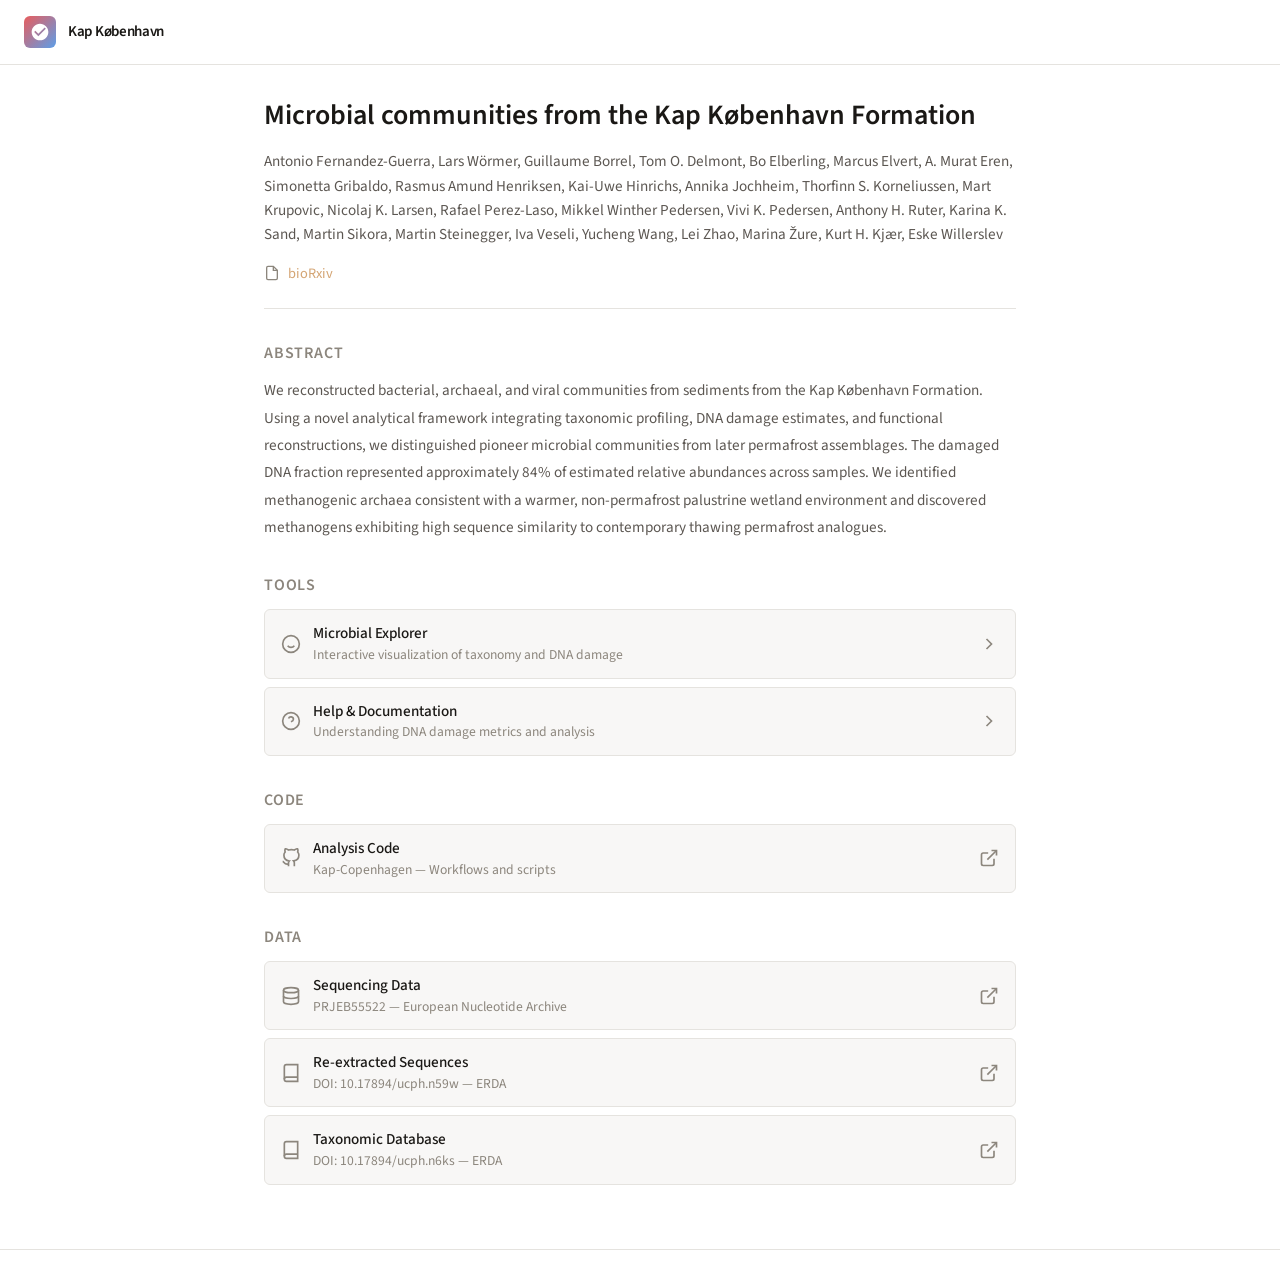
==== commit 49c5aeb5: "Remove year and Greenland references from landing page" ====
--- a/index.html
+++ b/index.html
@@ -3,8 +3,8 @@
 <head>
     <meta charset="UTF-8">
     <meta name="viewport" content="width=device-width, initial-scale=1.0">
-    <title>Kap København - Two-Million-Year-Old Microbial Communities</title>
-    <meta name="description" content="Two-million-year-old microbial communities from the Kap København Formation in North Greenland">
+    <title>Kap København - Microbial Communities</title>
+    <meta name="description" content="Microbial communities from the Kap København Formation">
     <link rel="preconnect" href="https://fonts.googleapis.com">
     <link rel="preconnect" href="https://fonts.gstatic.com" crossorigin>
     <link href="https://fonts.googleapis.com/css2?family=JetBrains+Mono:wght@400;500;600&family=Source+Sans+3:wght@300;400;500;600;700&display=swap" rel="stylesheet">
@@ -239,21 +239,13 @@
         </header>
 
         <main class="landing-main">
-            <h1 class="paper-title">Two-million-year-old microbial communities from the Kap København Formation in North Greenland</h1>
+            <h1 class="paper-title">Microbial communities from the Kap København Formation</h1>
 
             <p class="paper-authors">
                 Antonio Fernandez-Guerra, Lars Wörmer, Guillaume Borrel, Tom O. Delmont, Bo Elberling, Marcus Elvert, A. Murat Eren, Simonetta Gribaldo, Rasmus Amund Henriksen, Kai-Uwe Hinrichs, Annika Jochheim, Thorfinn S. Korneliussen, Mart Krupovic, Nicolaj K. Larsen, Rafael Perez-Laso, Mikkel Winther Pedersen, Vivi K. Pedersen, Anthony H. Ruter, Karina K. Sand, Martin Sikora, Martin Steinegger, Iva Veseli, Yucheng Wang, Lei Zhao, Marina Žure, Kurt H. Kjær, Eske Willerslev
             </p>
 
             <div class="paper-meta">
-                <div class="paper-meta-item">
-                    <svg viewBox="0 0 24 24" fill="none" stroke="currentColor" stroke-width="2">
-                        <rect x="3" y="4" width="18" height="18" rx="2" ry="2"/>
-                        <line x1="16" y1="2" x2="16" y2="6"/><line x1="8" y1="2" x2="8" y2="6"/>
-                        <line x1="3" y1="10" x2="21" y2="10"/>
-                    </svg>
-                    2023
-                </div>
                 <div class="paper-meta-item">
                     <svg viewBox="0 0 24 24" fill="none" stroke="currentColor" stroke-width="2">
                         <path d="M14 2H6a2 2 0 0 0-2 2v16a2 2 0 0 0 2 2h12a2 2 0 0 0 2-2V8z"/>
@@ -261,20 +253,13 @@
                     </svg>
                     <a href="https://www.biorxiv.org/content/10.1101/2023.06.10.544454v3" target="_blank">bioRxiv</a>
                 </div>
-                <div class="paper-meta-item">
-                    <svg viewBox="0 0 24 24" fill="none" stroke="currentColor" stroke-width="2">
-                        <path d="M21 10c0 7-9 13-9 13s-9-6-9-13a9 9 0 0 1 18 0z"/>
-                        <circle cx="12" cy="10" r="3"/>
-                    </svg>
-                    North Greenland
-                </div>
             </div>
 
             <div class="landing-section">
                 <h2>Abstract</h2>
-                <p class="abstract">
-                    We reconstructed bacterial, archaeal, and viral communities from two-million-year-old sediments
-                    from the Kap København Formation in North Greenland. Using a novel analytical framework integrating
+            <p class="abstract">
+                    We reconstructed bacterial, archaeal, and viral communities from sediments
+                    from the Kap København Formation. Using a novel analytical framework integrating
                     taxonomic profiling, DNA damage estimates, and functional reconstructions, we distinguished pioneer
                     microbial communities from later permafrost assemblages. The damaged DNA fraction represented
                     approximately 84% of estimated relative abundances across samples. We identified methanogenic archaea
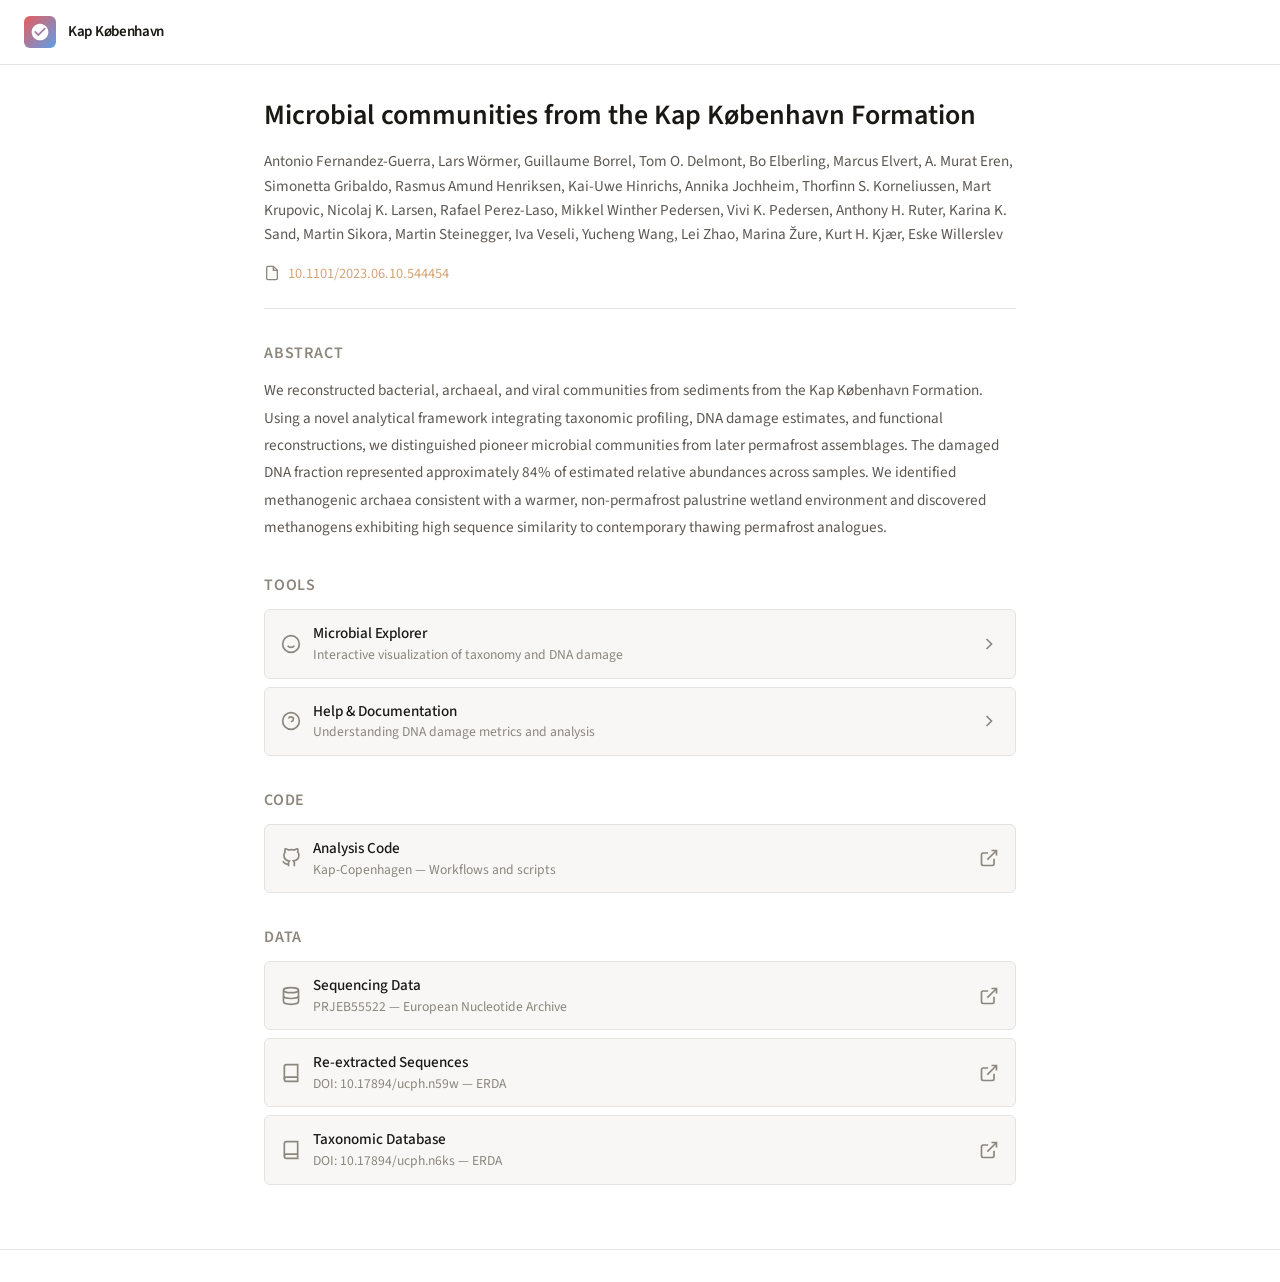
==== commit 63234b74: "Use DOI link instead of bioRxiv URL" ====
--- a/index.html
+++ b/index.html
@@ -251,7 +251,7 @@
                         <path d="M14 2H6a2 2 0 0 0-2 2v16a2 2 0 0 0 2 2h12a2 2 0 0 0 2-2V8z"/>
                         <polyline points="14 2 14 8 20 8"/>
                     </svg>
-                    <a href="https://www.biorxiv.org/content/10.1101/2023.06.10.544454v3" target="_blank">bioRxiv</a>
+                    <a href="https://doi.org/10.1101/2023.06.10.544454" target="_blank">10.1101/2023.06.10.544454</a>
                 </div>
             </div>
 
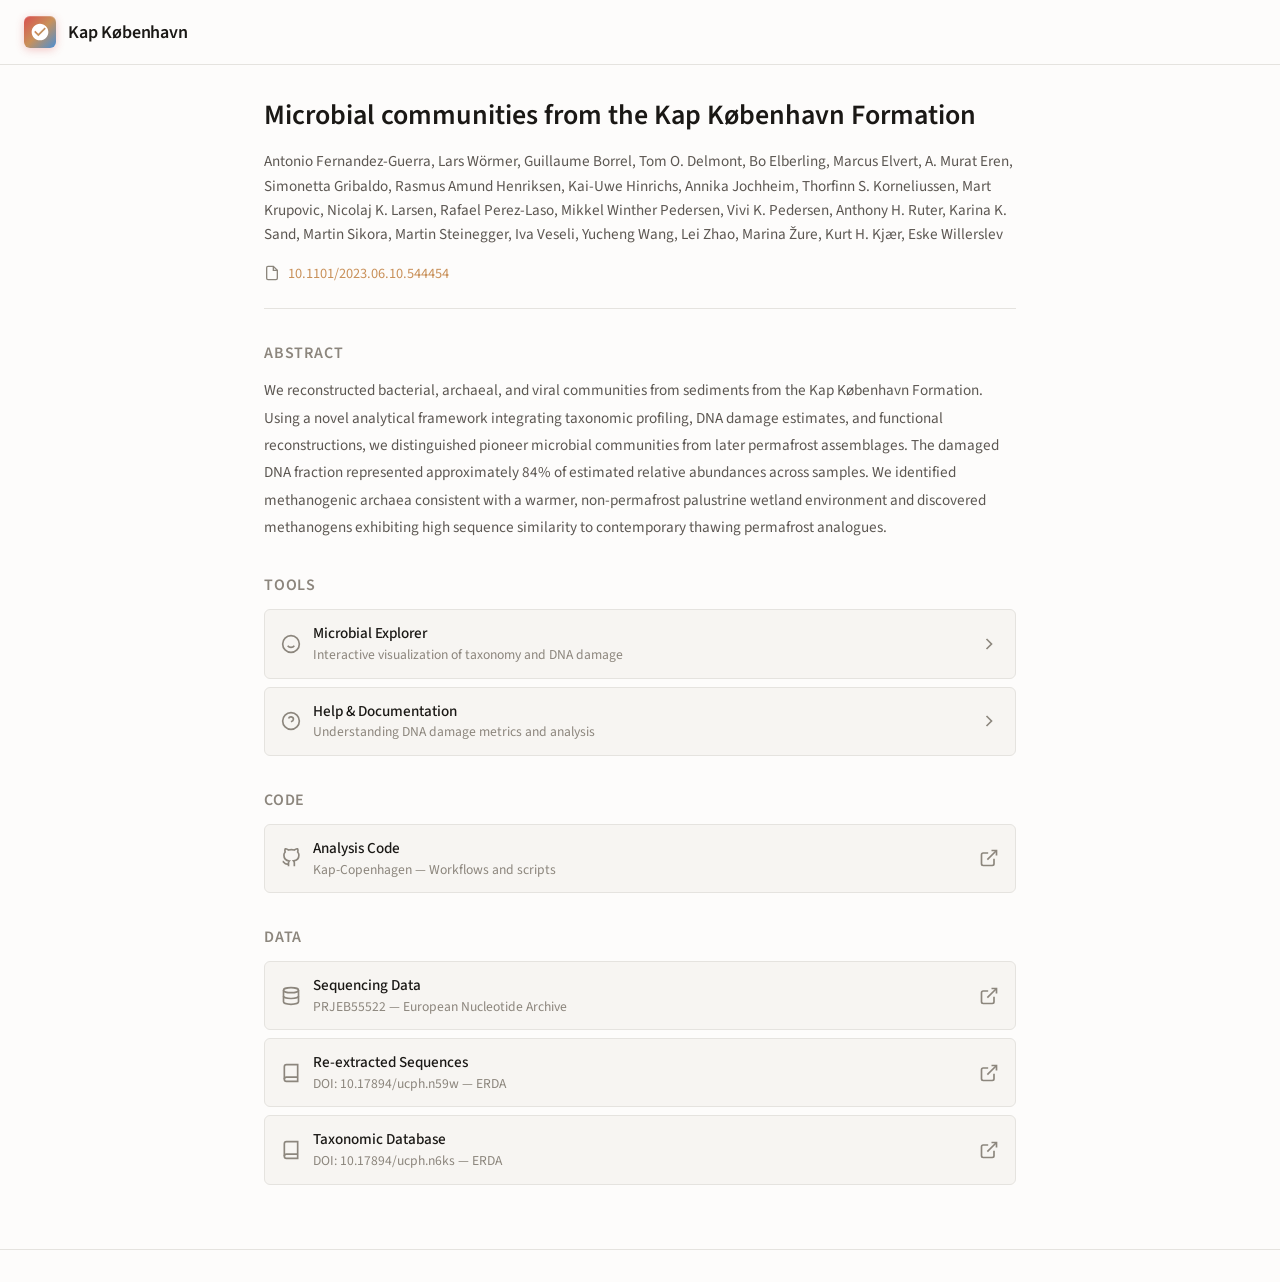
==== commit 1ec9308c: "Design enhancements: refined colors, animations, and component styling - Enhanced color palette with" ====
--- a/index.html
+++ b/index.html
@@ -8,7 +8,7 @@
     <link rel="preconnect" href="https://fonts.googleapis.com">
     <link rel="preconnect" href="https://fonts.gstatic.com" crossorigin>
     <link href="https://fonts.googleapis.com/css2?family=JetBrains+Mono:wght@400;500;600&family=Source+Sans+3:wght@300;400;500;600;700&display=swap" rel="stylesheet">
-    <link rel="stylesheet" href="styles.css?v=44">
+    <link rel="stylesheet" href="styles.css?v=85">
     <style>
         html, body {
             height: auto;
--- a/styles.css
+++ b/styles.css
@@ -1,10 +1,18 @@
 :root {
-    /* Base palette - warm light */
-    --bg-deep: #ffffff;
-    --bg-base: #f8f7f6;
-    --bg-raised: #f0efed;
-    --bg-elevated: #e8e6e3;
-    --bg-hover: #dfddd9;
+    /* Base palette - warm light with archaeological depth */
+    --bg-deep: #fdfcfb;
+    --bg-base: #f7f5f2;
+    --bg-raised: #efede8;
+    --bg-elevated: #e6e3dc;
+    --bg-hover: #dedad0;
+
+    /* Aged parchment overlay for premium feel */
+    --parchment-gradient: linear-gradient(
+        145deg,
+        rgba(212, 165, 116, 0.03) 0%,
+        rgba(139, 115, 85, 0.02) 50%,
+        transparent 100%
+    );
 
     /* Borders */
     --border-subtle: #e5e3df;
@@ -17,19 +25,25 @@
     --text-tertiary: #8c867d;
     --text-inverse: #ffffff;
 
-    /* Accent - Ancient amber */
-    --accent-primary: #d4a574;
-    --accent-secondary: #b8956a;
+    /* Accent - Deeper archaeological amber */
+    --accent-primary: #c9915a;
+    --accent-secondary: #a87a4c;
     --accent-muted: #8b7355;
-
-    /* Semantic - Damage indicators */
-    --damage-5prime: #e85d5d;
-    --damage-3prime: #5d9ee8;
-    --damage-model: #a855f7;
-
-    /* Status colors */
-    --status-damaged: #22c55e;
+    --accent-glow: rgba(201, 145, 90, 0.15);
+
+    /* Patina - Aged copper accent for special elements */
+    --patina-green: #5a8a7a;
+    --patina-light: #7ba898;
+
+    /* Semantic - Enhanced damage colors with more contrast */
+    --damage-5prime: #d94f4f;
+    --damage-3prime: #4a8ed4;
+    --damage-model: #9333ea;
+
+    /* Status colors - Ancient/Verified */
+    --status-damaged: #2d9659;
     --status-non-damaged: #6b7280;
+    --status-ancient-glow: rgba(45, 150, 89, 0.12);
 
     /* Spacing */
     --space-xs: 4px;
@@ -40,6 +54,7 @@
     --space-2xl: 32px;
 
     /* Typography */
+    --font-display: 'Source Sans 3', -apple-system, sans-serif;
     --font-sans: 'Source Sans 3', -apple-system, sans-serif;
     --font-mono: 'JetBrains Mono', monospace;
 
@@ -52,6 +67,7 @@
     --shadow-sm: 0 1px 2px rgba(0,0,0,0.08);
     --shadow-md: 0 4px 12px rgba(0,0,0,0.12);
     --shadow-lg: 0 8px 24px rgba(0,0,0,0.16);
+    --shadow-glow: 0 4px 16px rgba(139, 115, 85, 0.12);
 
     /* Radii */
     --radius-sm: 4px;
@@ -389,16 +405,13 @@
 /* ========== MAIN WORKSPACE ========== */
 .workspace {
     display: grid;
-    grid-template-columns: 280px 1fr 420px;
+    grid-template-columns: 280px 1fr;
     overflow: hidden;
-}
-
-.workspace.detail-closed {
+    min-height: 0;
+}
+
+.workspace.compare-mode {
     grid-template-columns: 280px 1fr;
-}
-
-.workspace.compare-mode {
-    grid-template-columns: 280px 1fr 600px;
 }
 
 /* ========== SIDEBAR ========== */
@@ -444,7 +457,9 @@
 
 .sample-item {
     display: flex;
-    flex-direction: column;
+    flex-direction: row;
+    align-items: center;
+    gap: var(--space-md);
     padding: var(--space-md);
     border-radius: var(--radius-md);
     cursor: pointer;
@@ -499,12 +514,150 @@
     font-family: var(--font-mono);
 }
 
+/* Sample selection for comparison */
+.sample-item.compare-selected {
+    background: rgba(212, 165, 116, 0.08);
+    box-shadow: inset 0 0 0 1px rgba(212, 165, 116, 0.3);
+}
+
+.sample-item.compare-selected.active {
+    box-shadow: inset 3px 0 0 var(--accent-primary), inset 0 0 0 1px rgba(212, 165, 116, 0.3);
+}
+
+.sample-select-checkbox {
+    width: 20px;
+    height: 20px;
+    min-width: 20px;
+    border: 2px solid var(--border-default);
+    border-radius: 50%;
+    display: flex;
+    align-items: center;
+    justify-content: center;
+    background: var(--bg-deep);
+    cursor: pointer;
+    transition: all var(--transition-fast);
+    flex-shrink: 0;
+}
+
+.sample-select-checkbox:hover {
+    border-color: var(--accent-primary);
+    background: rgba(212, 165, 116, 0.1);
+    transform: scale(1.1);
+}
+
+.sample-select-checkbox.checked {
+    background: var(--accent-primary);
+    border-color: var(--accent-primary);
+    box-shadow: 0 2px 4px rgba(212, 165, 116, 0.3);
+}
+
+.sample-select-checkbox svg {
+    width: 12px;
+    height: 12px;
+    color: transparent;
+    transition: all var(--transition-fast);
+}
+
+.sample-select-checkbox.checked svg {
+    color: white;
+}
+
+.sample-item-content {
+    flex: 1;
+    min-width: 0;
+}
+
+/* Compare button badge */
+.btn-compare {
+    position: relative;
+}
+
+.btn-compare .compare-badge {
+    position: absolute;
+    top: -4px;
+    right: -4px;
+    width: 18px;
+    height: 18px;
+    background: var(--accent-primary);
+    color: white;
+    font-size: 10px;
+    font-weight: 700;
+    border-radius: 50%;
+    display: flex;
+    align-items: center;
+    justify-content: center;
+    font-family: var(--font-mono);
+}
+
+.btn-compare.has-selection {
+    background: linear-gradient(135deg, var(--accent-primary) 0%, var(--accent-secondary) 100%);
+    color: white;
+    border-color: var(--accent-primary);
+}
+
+/* Compare Taxa button */
+.btn-taxa {
+    background: var(--bg-elevated);
+    color: var(--text-primary);
+    border-color: var(--border-default);
+    position: relative;
+}
+
+.btn-taxa:hover {
+    background: var(--bg-hover);
+    border-color: var(--border-strong);
+}
+
+.btn-taxa .basket-badge {
+    position: absolute;
+    top: -4px;
+    right: -4px;
+    width: 18px;
+    height: 18px;
+    background: var(--status-damaged);
+    color: white;
+    font-size: 10px;
+    font-weight: 700;
+    border-radius: 50%;
+    display: flex;
+    align-items: center;
+    justify-content: center;
+    font-family: var(--font-mono);
+}
+
+/* Compare overlay empty state */
+.compare-empty-state {
+    grid-column: 1 / -1;
+    display: flex;
+    flex-direction: column;
+    align-items: center;
+    justify-content: center;
+    padding: var(--space-2xl) var(--space-xl);
+    text-align: center;
+    color: var(--text-tertiary);
+}
+
+.compare-empty-state h3 {
+    margin: var(--space-md) 0 var(--space-sm);
+    color: var(--text-secondary);
+    font-size: 16px;
+    font-weight: 600;
+}
+
+.compare-empty-state p {
+    font-size: 13px;
+    max-width: 300px;
+    line-height: 1.5;
+}
+
 /* ========== MAIN PANEL ========== */
 .main-panel {
     display: flex;
     flex-direction: column;
     overflow: hidden;
     background: var(--bg-base);
+    min-height: 0;
+    height: 100%;
 }
 
 /* Toolbar */
@@ -516,6 +669,7 @@
     background: var(--bg-raised);
     border-bottom: 1px solid var(--border-subtle);
     flex-wrap: wrap;
+    flex-shrink: 0;
 }
 
 .toolbar-group {
@@ -638,53 +792,976 @@
     height: 16px;
 }
 
-/* Content area */
+/* Content area - resizable split layout */
 .content-area {
     flex: 1;
     display: flex;
+    flex-direction: row;
+    overflow: hidden;
+    min-height: 0;
+    position: relative;
+}
+
+/* ========== SUNBURST PANEL (Left side) ========== */
+.sunburst-panel {
+    width: 380px;
+    min-width: 280px;
+    max-width: 50%;
+    display: flex;
+    flex-direction: column;
+    background: var(--bg-deep);
+    border-right: 1px solid var(--border-subtle);
+    overflow: hidden;
+    flex-shrink: 0;
+}
+
+.sunburst-panel .panel-header {
+    display: flex;
+    align-items: center;
+    justify-content: space-between;
+    padding: var(--space-sm) var(--space-md);
+    background: var(--bg-raised);
+    border-bottom: 1px solid var(--border-subtle);
+}
+
+.sunburst-panel .panel-header h3 {
+    font-size: 12px;
+    font-weight: 600;
+    color: var(--text-secondary);
+    text-transform: uppercase;
+    letter-spacing: 0.05em;
+    margin: 0;
+}
+
+.sunburst-panel .sunburst-container {
+    flex: 1;
+    display: flex;
+    align-items: center;
+    justify-content: center;
+    position: relative;
+    padding: var(--space-md);
+    min-height: 300px;
+}
+
+.sunburst-panel .sunburst-breadcrumb {
+    padding: var(--space-sm) var(--space-md);
+    background: var(--bg-base);
+    border-top: 1px solid var(--border-subtle);
+}
+
+/* ========== RESIZE HANDLE ========== */
+.resize-handle {
+    width: 8px;
+    cursor: col-resize;
+    background: transparent;
+    position: relative;
+    flex-shrink: 0;
+    z-index: 10;
+    transition: background var(--transition-fast);
+}
+
+.resize-handle:hover {
+    background: rgba(212, 165, 116, 0.1);
+}
+
+.resize-handle:active {
+    background: rgba(212, 165, 116, 0.2);
+}
+
+.resize-line {
+    position: absolute;
+    left: 50%;
+    top: 50%;
+    transform: translate(-50%, -50%);
+    width: 4px;
+    height: 40px;
+    background: var(--border-default);
+    border-radius: 2px;
+    opacity: 0.5;
+    transition: all var(--transition-fast);
+}
+
+.resize-handle:hover .resize-line {
+    height: 60px;
+    opacity: 1;
+    background: var(--accent-primary);
+}
+
+.resize-handle:active .resize-line {
+    height: 80px;
+    background: var(--accent-secondary);
+}
+
+/* ========== COMPARE SAMPLES OVERLAY ========== */
+.compare-overlay {
+    position: fixed;
+    inset: 0;
+    background: rgba(10, 10, 8, 0.92);
+    backdrop-filter: blur(12px);
+    z-index: 2000;
+    display: none;
+    align-items: flex-start;
+    justify-content: center;
+    padding: var(--space-xl);
+    overflow-y: auto;
+}
+
+.compare-overlay.open {
+    display: flex;
+    animation: fadeIn 0.3s ease;
+}
+
+.compare-overlay .compare-modal {
+    width: 100%;
+    max-width: 1200px;
+    max-height: 90vh;
+    background: var(--bg-deep);
+    border-radius: var(--radius-xl);
+    box-shadow: 0 25px 80px rgba(0, 0, 0, 0.5);
+    overflow: hidden;
+    display: flex;
+    flex-direction: column;
+    animation: modalSlideIn 0.3s cubic-bezier(0.4, 0, 0.2, 1);
+}
+
+.compare-overlay .compare-header {
+    display: flex;
+    align-items: flex-start;
+    justify-content: space-between;
+    padding: var(--space-lg) var(--space-xl);
+    background: linear-gradient(135deg, var(--bg-raised) 0%, var(--bg-elevated) 100%);
+    border-bottom: 1px solid var(--border-subtle);
+}
+
+.compare-overlay .compare-header h2 {
+    font-size: 20px;
+    font-weight: 600;
+    color: var(--text-primary);
+    margin: 0 0 4px 0;
+}
+
+.compare-overlay .compare-subtitle {
+    font-size: 13px;
+    color: var(--text-tertiary);
+    margin: 0;
+}
+
+.compare-overlay .compare-close {
+    background: var(--bg-elevated);
+    border: 1px solid var(--border-default);
+    border-radius: var(--radius-md);
+    padding: 10px;
+    color: var(--text-tertiary);
+    cursor: pointer;
+    transition: all 0.2s ease;
+}
+
+.compare-overlay .compare-close:hover {
+    background: var(--bg-hover);
+    color: var(--text-primary);
+}
+
+.compare-overlay .compare-close svg {
+    width: 18px;
+    height: 18px;
+}
+
+/* Sample selector row */
+.compare-sample-selector {
+    display: flex;
+    gap: var(--space-lg);
+    padding: var(--space-lg) var(--space-xl);
+    background: var(--bg-raised);
+    border-bottom: 1px solid var(--border-subtle);
+}
+
+.sample-slot {
+    flex: 1;
+    display: flex;
+    flex-direction: column;
+    gap: var(--space-xs);
+}
+
+.sample-slot label {
+    font-size: 11px;
+    font-weight: 600;
+    text-transform: uppercase;
+    letter-spacing: 0.05em;
+    color: var(--text-tertiary);
+}
+
+.sample-slot select {
+    padding: var(--space-sm) var(--space-md);
+    background: var(--bg-deep);
+    border: 1px solid var(--border-default);
+    border-radius: var(--radius-md);
+    color: var(--text-primary);
+    font-size: 13px;
+    font-family: var(--font-mono);
+    cursor: pointer;
+    transition: all var(--transition-fast);
+}
+
+.sample-slot select:hover {
+    border-color: var(--accent-primary);
+}
+
+.sample-slot select:focus {
+    outline: none;
+    border-color: var(--accent-primary);
+    box-shadow: 0 0 0 3px rgba(212, 165, 116, 0.15);
+}
+
+/* Compare sunburst grid */
+.compare-body {
+    flex: 1;
+    overflow-y: auto;
+    padding: var(--space-xl);
+    background: var(--bg-base);
+}
+
+.compare-sunburst-grid {
+    display: grid;
+    grid-template-columns: repeat(2, 1fr);
+    gap: var(--space-xl);
+    margin-bottom: var(--space-lg);
+}
+
+.compare-sunburst-item {
+    background: var(--bg-deep);
+    border: 1px solid var(--border-subtle);
+    border-radius: var(--radius-lg);
+    overflow: hidden;
+    transition: all var(--transition-fast);
+}
+
+.compare-sunburst-item:hover {
+    border-color: var(--border-default);
+    box-shadow: var(--shadow-md);
+}
+
+.compare-sunburst-header {
+    display: flex;
+    align-items: center;
+    justify-content: space-between;
+    padding: var(--space-sm) var(--space-md);
+    background: var(--bg-elevated);
+    border-bottom: 1px solid var(--border-subtle);
+}
+
+.compare-sunburst-header h4 {
+    font-size: 12px;
+    font-weight: 600;
+    color: var(--text-primary);
+    font-family: var(--font-mono);
+    margin: 0;
+}
+
+.compare-sunburst-content {
+    display: flex;
+    align-items: center;
+    justify-content: center;
+    padding: var(--space-md);
+    min-height: 240px;
+    position: relative;
+}
+
+.compare-sunburst-svg {
+    width: 220px;
+    height: 220px;
+    display: flex;
+    align-items: center;
+    justify-content: center;
+    contain: layout paint;
+    will-change: contents;
+}
+
+.compare-sunburst-svg svg {
+    width: 220px;
+    height: 220px;
+}
+
+.compare-sunburst-svg path {
+    will-change: fill-opacity;
+}
+
+.compare-sunburst-center {
+    position: absolute;
+    top: 50%;
+    left: 50%;
+    transform: translate(-50%, -50%);
+    width: 55px;
+    height: 55px;
+    background: radial-gradient(circle at 30% 30%, #ffffff 0%, var(--bg-deep) 100%);
+    border-radius: 50%;
+    display: flex;
+    flex-direction: column;
+    align-items: center;
+    justify-content: center;
+    text-align: center;
+    box-shadow: 0 0 0 3px var(--bg-deep), 0 2px 8px rgba(0,0,0,0.1);
+    z-index: 5;
+    pointer-events: none;
+}
+
+.compare-sunburst-center h5 {
+    font-size: 12px;
+    font-weight: 700;
+    color: var(--text-primary);
+    line-height: 1.2;
+    max-width: 50px;
+    overflow: hidden;
+    text-overflow: ellipsis;
+    white-space: nowrap;
+    margin: 0;
+}
+
+.compare-sunburst-center span {
+    font-size: 8px;
+    color: var(--text-tertiary);
+    font-family: var(--font-mono);
+}
+
+.compare-sunburst-footer {
+    padding: var(--space-sm) var(--space-md);
+    background: var(--bg-raised);
+    border-top: 1px solid var(--border-subtle);
+    font-size: 11px;
+    color: var(--text-tertiary);
+    text-align: center;
+}
+
+/* Compare sample header stats */
+.compare-sample-stats {
+    font-size: 11px;
+    font-family: var(--font-mono);
+    color: var(--text-tertiary);
+}
+
+.compare-sample-stats .stat-damaged {
+    color: var(--status-damaged);
+    font-weight: 600;
+}
+
+/* Taxa list in compare cards */
+.compare-taxa-list {
+    border-top: 1px solid var(--border-subtle);
+    max-height: 220px;
+    overflow-y: auto;
+    contain: layout style;
+}
+
+.taxa-list-header {
+    padding: var(--space-xs) var(--space-md);
+    background: var(--bg-raised);
+    font-size: 10px;
+    font-weight: 600;
+    text-transform: uppercase;
+    letter-spacing: 0.05em;
+    color: var(--text-tertiary);
+    border-bottom: 1px solid var(--border-subtle);
+    position: sticky;
+    top: 0;
+    display: flex;
+    align-items: center;
+    gap: var(--space-sm);
+    cursor: pointer;
+    user-select: none;
+    transition: background var(--transition-fast);
+}
+
+.taxa-list-header:hover {
+    background: var(--bg-hover);
+}
+
+.taxa-list-toggle {
+    display: flex;
+    align-items: center;
+    justify-content: center;
+    transition: transform var(--transition-fast);
+    transform: rotate(-90deg);
+}
+
+.taxa-list-toggle.expanded {
+    transform: rotate(0deg);
+}
+
+.taxa-list-count {
+    margin-left: auto;
+    font-family: var(--font-mono);
+    font-size: 10px;
+    color: var(--text-tertiary);
+    background: var(--bg-elevated);
+    padding: 1px 6px;
+    border-radius: 10px;
+}
+
+.taxa-list-content {
+    max-height: 0;
+    overflow: hidden;
+    transition: max-height var(--transition-base);
+}
+
+.taxa-list-content.expanded {
+    max-height: 220px;
+    overflow-y: auto;
+}
+
+.taxa-list-items {
+    padding: var(--space-xs) 0;
+}
+
+.taxa-list-item {
+    display: flex;
+    align-items: center;
+    justify-content: space-between;
+    padding: var(--space-xs) var(--space-md);
+    cursor: pointer;
+    transition: background var(--transition-fast);
+    gap: var(--space-sm);
+}
+
+.taxa-list-item:hover {
+    background: var(--bg-hover);
+}
+
+.taxa-list-item.ancient {
+    border-left: 2px solid var(--status-damaged);
+}
+
+.taxa-list-item.non-damaged {
+    border-left: 2px solid transparent;
+}
+
+.taxa-list-item .taxa-name {
+    flex: 1;
+    font-size: 11px;
+    font-family: var(--font-mono);
+    color: var(--text-primary);
+    overflow: hidden;
+    text-overflow: ellipsis;
+    white-space: nowrap;
+}
+
+.taxa-list-item .taxa-damage {
+    font-size: 10px;
+    font-family: var(--font-mono);
+    color: var(--text-tertiary);
+    min-width: 40px;
+    text-align: right;
+}
+
+.taxa-list-item.ancient .taxa-damage {
+    color: var(--status-damaged);
+    font-weight: 600;
+}
+
+.taxa-list-more {
+    padding: var(--space-xs) var(--space-md);
+    font-size: 10px;
+    color: var(--text-tertiary);
+    text-align: center;
+    background: var(--bg-raised);
+    border-top: 1px solid var(--border-subtle);
+}
+
+/* Common/unique taxa highlighting */
+.taxa-list-item.common-taxon {
+    background: rgba(212, 165, 116, 0.08);
+}
+
+.taxa-list-item.common-taxon:hover {
+    background: rgba(212, 165, 116, 0.15);
+}
+
+.common-badge {
+    font-size: 8px;
+    color: var(--accent-primary);
+    margin-right: var(--space-xs);
+    opacity: 0.8;
+}
+
+.taxa-list-item.unique-taxon .taxa-name {
+    opacity: 0.7;
+}
+
+.taxa-loading, .taxa-empty {
+    padding: var(--space-lg);
+    text-align: center;
+    font-size: 11px;
+    color: var(--text-tertiary);
+}
+
+.compare-filter-info {
+    text-align: center;
+    padding: var(--space-md);
+    color: var(--text-tertiary);
+    font-size: 12px;
+    display: flex;
+    align-items: center;
+    justify-content: center;
+    gap: var(--space-lg);
+    flex-wrap: wrap;
+}
+
+.compare-legend {
+    display: flex;
+    align-items: center;
+    gap: var(--space-md);
+    font-size: 11px;
+    padding-left: var(--space-md);
+    border-left: 1px solid var(--border-subtle);
+}
+
+.compare-legend .legend-item {
+    display: flex;
+    align-items: center;
+    gap: 4px;
+}
+
+.compare-legend .legend-dot {
+    width: 8px;
+    height: 8px;
+    border-radius: 50%;
+}
+
+.compare-legend .legend-item.common .legend-dot {
+    background: var(--accent-primary);
+}
+
+.compare-legend .legend-item.unique .legend-dot {
+    background: var(--text-tertiary);
+    opacity: 0.5;
+}
+
+.compare-filter-info strong {
+    color: var(--accent-primary);
+}
+
+.compare-filter-info svg {
+    width: 14px;
+    height: 14px;
+    vertical-align: middle;
+    margin-right: var(--space-xs);
+}
+
+.btn-clear-filter {
+    padding: var(--space-xs) var(--space-sm);
+    font-size: 11px;
+    background: var(--bg-elevated);
+    border: 1px solid var(--border-default);
+    border-radius: var(--radius-sm);
+    color: var(--text-secondary);
+    cursor: pointer;
+    transition: all var(--transition-fast);
+}
+
+.btn-clear-filter:hover {
+    background: var(--bg-hover);
+    border-color: var(--border-strong);
+    color: var(--text-primary);
+}
+
+/* ========== TAXA FILTER BUTTONS ========== */
+.compare-taxa-filter {
+    display: flex;
+    align-items: center;
+    gap: var(--space-sm);
+}
+
+.compare-taxa-filter .filter-label {
+    color: var(--text-tertiary);
+    font-size: 11px;
+    margin-right: var(--space-xs);
+}
+
+.taxa-filter-btn {
+    display: inline-flex;
+    align-items: center;
+    gap: 4px;
+    padding: var(--space-xs) var(--space-sm);
+    font-size: 11px;
+    font-weight: 500;
+    background: var(--bg-elevated);
+    border: 1px solid var(--border-subtle);
+    border-radius: var(--radius-sm);
+    color: var(--text-secondary);
+    cursor: pointer;
+    transition: all var(--transition-fast);
+}
+
+.taxa-filter-btn:hover {
+    background: var(--bg-hover);
+    border-color: var(--border-default);
+    color: var(--text-primary);
+}
+
+.taxa-filter-btn.active {
+    background: var(--accent-primary);
+    border-color: var(--accent-primary);
+    color: var(--text-inverse);
+}
+
+.taxa-filter-btn .filter-dot {
+    width: 6px;
+    height: 6px;
+    border-radius: 50%;
+}
+
+.taxa-filter-btn .filter-dot.shared {
+    background: var(--accent-primary);
+}
+
+.taxa-filter-btn.active .filter-dot.shared {
+    background: var(--text-inverse);
+}
+
+.taxa-filter-btn .filter-dot.unique {
+    background: var(--text-tertiary);
+}
+
+.taxa-filter-btn.active .filter-dot.unique {
+    background: var(--text-inverse);
+}
+
+.taxa-filter-btn .filter-count {
+    font-size: 10px;
+    font-weight: 600;
+    opacity: 0.7;
+    margin-left: 2px;
+}
+
+.taxa-filter-btn.active .filter-count {
+    opacity: 1;
+}
+
+.compare-hint {
+    color: var(--text-tertiary);
+    font-size: 11px;
+}
+
+.taxa-empty-filter {
+    color: var(--text-tertiary);
+    font-size: 11px;
+    padding: var(--space-md);
+    text-align: center;
+    font-style: italic;
+}
+
+/* ========== TAXONOMY BUTTON ========== */
+.btn-taxonomy {
+    background: linear-gradient(135deg, var(--bg-elevated) 0%, var(--bg-raised) 100%);
+    border: 1px solid var(--border-default);
+    color: var(--text-primary);
+    font-weight: 600;
+}
+
+.btn-taxonomy:hover {
+    background: linear-gradient(135deg, var(--accent-primary) 0%, var(--accent-secondary) 100%);
+    border-color: var(--accent-primary);
+    color: var(--text-inverse);
+    transform: translateY(-1px);
+    box-shadow: 0 4px 12px rgba(212, 165, 116, 0.3);
+}
+
+.btn-taxonomy svg {
+    width: 16px;
+    height: 16px;
+}
+
+/* ========== TABLE FILTER BAR ========== */
+.table-filter-bar {
+    display: none;
+    padding: var(--space-sm) var(--space-lg);
+    background: linear-gradient(90deg, rgba(212, 165, 116, 0.08) 0%, rgba(212, 165, 116, 0.02) 100%);
+    border-bottom: 1px solid var(--border-subtle);
+}
+
+.table-filter-bar.visible {
+    display: block;
+}
+
+.filter-indicator {
+    display: none;
+    align-items: center;
+    gap: var(--space-sm);
+    flex-wrap: wrap;
+}
+
+.filter-indicator.visible {
+    display: flex;
+}
+
+.filter-label {
+    font-size: 11px;
+    font-weight: 600;
+    color: var(--text-tertiary);
+    text-transform: uppercase;
+    letter-spacing: 0.03em;
+}
+
+.filter-path-chips {
+    display: flex;
+    gap: var(--space-xs);
+    flex-wrap: wrap;
+}
+
+.filter-chip-item {
+    display: inline-flex;
+    align-items: center;
+    gap: 4px;
+    padding: 3px 10px;
+    background: var(--accent-primary);
+    color: var(--text-inverse);
+    font-size: 11px;
+    font-weight: 500;
+    border-radius: 12px;
+    cursor: pointer;
+    transition: all var(--transition-fast);
+}
+
+.filter-chip-item:hover {
+    background: var(--accent-secondary);
+    transform: scale(1.02);
+}
+
+.filter-chip-item .chip-level {
+    opacity: 0.7;
+    font-size: 9px;
+    text-transform: uppercase;
+}
+
+.filter-clear-btn {
+    display: flex;
+    align-items: center;
+    gap: 4px;
+    padding: 4px 10px;
+    background: transparent;
+    border: 1px solid var(--border-default);
+    border-radius: var(--radius-sm);
+    color: var(--text-tertiary);
+    font-size: 11px;
+    font-weight: 500;
+    cursor: pointer;
+    transition: all var(--transition-fast);
+    margin-left: auto;
+}
+
+.filter-clear-btn:hover {
+    background: var(--bg-hover);
+    color: var(--text-primary);
+    border-color: var(--border-strong);
+}
+
+.filter-clear-btn svg {
+    width: 12px;
+    height: 12px;
+}
+
+/* ========== TABLE PANEL (Primary) ========== */
+.table-panel {
+    flex: 1;
+    display: flex;
+    flex-direction: column;
+    min-width: 0;
+    overflow: hidden;
+}
+
+/* ========== DETAIL PANEL (Slide-in) ========== */
+.detail-panel {
+    width: 380px;
+    display: flex;
+    flex-direction: column;
+    background: var(--bg-deep);
+    border-left: 1px solid var(--border-subtle);
+    overflow: hidden;
+    transform: translateX(100%);
+    transition: transform 0.3s cubic-bezier(0.4, 0, 0.2, 1);
+    position: absolute;
+    right: 0;
+    top: 0;
+    bottom: 0;
+    z-index: 20;
+    box-shadow: -4px 0 24px rgba(0, 0, 0, 0.1);
+}
+
+.detail-panel.open {
+    transform: translateX(0);
+}
+
+.detail-header {
+    display: flex;
+    align-items: center;
+    justify-content: space-between;
+    padding: var(--space-md) var(--space-lg);
+    border-bottom: 1px solid var(--border-subtle);
+    background: var(--bg-raised);
+}
+
+.detail-header h3 {
+    font-size: 14px;
+    font-weight: 600;
+    color: var(--text-primary);
+    margin: 0;
+    flex: 1;
+    min-width: 0;
+    overflow: hidden;
+    text-overflow: ellipsis;
+    white-space: nowrap;
+}
+
+.detail-close-btn {
+    padding: var(--space-xs);
+    background: transparent;
+    border: none;
+    color: var(--text-tertiary);
+    cursor: pointer;
+    border-radius: var(--radius-sm);
+    transition: all var(--transition-fast);
+    flex-shrink: 0;
+}
+
+.detail-close-btn:hover {
+    background: var(--bg-hover);
+    color: var(--text-primary);
+}
+
+.detail-close-btn svg {
+    width: 18px;
+    height: 18px;
+}
+
+.detail-content {
+    flex: 1;
+    overflow-y: auto;
+    padding: var(--space-lg);
+}
+
+.empty-state.small {
+    padding: var(--space-xl);
+    text-align: center;
+}
+
+.empty-state.small p {
+    color: var(--text-tertiary);
+    font-size: 13px;
+    margin: 0;
+}
+
+/* ========== TAXONOMY OVERLAY (Modal) ========== */
+.taxonomy-overlay {
+    position: fixed;
+    inset: 0;
+    background: rgba(26, 24, 21, 0.6);
+    backdrop-filter: blur(4px);
+    display: flex;
+    align-items: center;
+    justify-content: center;
+    z-index: 1000;
+    opacity: 0;
+    visibility: hidden;
+    transition: all 0.3s ease;
+}
+
+.taxonomy-overlay.open {
+    opacity: 1;
+    visibility: visible;
+}
+
+.taxonomy-modal {
+    background: var(--bg-deep);
+    border-radius: var(--radius-xl);
+    box-shadow: 0 24px 80px rgba(0, 0, 0, 0.25);
+    width: 90%;
+    max-width: 560px;
+    max-height: 85vh;
+    display: flex;
     flex-direction: column;
     overflow: hidden;
-}
-
-/* ========== SUNBURST VISUALIZATION ========== */
-.sunburst-section {
-    background: linear-gradient(180deg, var(--bg-deep) 0%, #f5f4f2 100%);
+    transform: scale(0.95) translateY(10px);
+    transition: transform 0.3s cubic-bezier(0.4, 0, 0.2, 1);
+}
+
+.taxonomy-overlay.open .taxonomy-modal {
+    transform: scale(1) translateY(0);
+}
+
+.taxonomy-header {
+    padding: var(--space-lg) var(--space-xl);
     border-bottom: 1px solid var(--border-subtle);
     position: relative;
 }
 
-.sunburst-container {
+.taxonomy-header h2 {
+    font-size: 18px;
+    font-weight: 600;
+    color: var(--text-primary);
+    margin: 0 0 4px 0;
+}
+
+.taxonomy-subtitle {
+    font-size: 13px;
+    color: var(--text-tertiary);
+    margin: 0;
+}
+
+.taxonomy-close {
+    position: absolute;
+    top: var(--space-md);
+    right: var(--space-md);
+    padding: var(--space-sm);
+    background: transparent;
+    border: none;
+    color: var(--text-tertiary);
+    cursor: pointer;
+    border-radius: var(--radius-sm);
+    transition: all var(--transition-fast);
+}
+
+.taxonomy-close:hover {
+    background: var(--bg-hover);
+    color: var(--text-primary);
+}
+
+.taxonomy-close svg {
+    width: 20px;
+    height: 20px;
+}
+
+.taxonomy-body {
+    flex: 1;
+    padding: var(--space-xl);
+    overflow-y: auto;
+    display: flex;
+    flex-direction: column;
+    align-items: center;
+}
+
+.sunburst-wrapper {
     position: relative;
-    height: 520px;
     display: flex;
     align-items: center;
     justify-content: center;
-    transition: height 0.4s cubic-bezier(0.4, 0, 0.2, 1);
-}
-
-.sunburst-container.collapsed {
-    height: 0;
-    overflow: hidden;
+    padding: var(--space-lg);
 }
 
 #sunburst {
-    width: 480px;
-    height: 480px;
+    width: 340px;
+    height: 340px;
     filter: drop-shadow(0 4px 20px rgba(0,0,0,0.08));
 }
 
 #sunburst path {
     transition: all 0.2s cubic-bezier(0.4, 0, 0.2, 1);
     stroke: var(--bg-deep);
-    stroke-width: 1;
+    stroke-width: 1.5;
 }
 
 #sunburst path:hover {
     filter: brightness(1.1) saturate(1.1);
-    transform-origin: center;
-}
-
-/* Center info hub - refined and enlarged */
+}
+
+/* Center info hub */
 .sunburst-center {
     position: absolute;
     top: 50%;
@@ -701,14 +1778,9 @@
     text-align: center;
     box-shadow:
         0 0 0 4px var(--bg-deep),
-        0 4px 24px rgba(0,0,0,0.12),
-        inset 0 -2px 8px rgba(0,0,0,0.04);
+        0 4px 20px rgba(0,0,0,0.12);
     z-index: 5;
-    transition: transform 0.3s cubic-bezier(0.4, 0, 0.2, 1);
-}
-
-.sunburst-center:hover {
-    transform: translate(-50%, -50%) scale(1.02);
+    cursor: pointer;
 }
 
 .sunburst-center h4 {
@@ -720,35 +1792,52 @@
     overflow: hidden;
     text-overflow: ellipsis;
     white-space: nowrap;
-    letter-spacing: -0.01em;
 }
 
 .sunburst-center p {
     font-size: 10px;
     color: var(--text-tertiary);
     font-family: var(--font-mono);
-    margin-top: 3px;
-}
-
-/* Back button - prominent and accessible */
+    margin-top: 2px;
+}
+
+/* Back button */
 .sunburst-center .center-back-btn {
     display: none;
-    width: 32px;
-    height: 32px;
-    background: linear-gradient(135deg, var(--accent-primary) 0%, var(--accent-secondary) 100%);
+    width: 28px;
+    height: 28px;
+    background: var(--accent-primary);
     border: none;
     border-radius: 50%;
     cursor: pointer;
-    margin-bottom: 8px;
+    margin-bottom: 6px;
     align-items: center;
     justify-content: center;
-    transition: all 0.2s cubic-bezier(0.4, 0, 0.2, 1);
-    box-shadow: 0 2px 8px rgba(212, 165, 116, 0.4);
+    transition: all var(--transition-fast);
 }
 
 .sunburst-center .center-back-btn:hover {
+    background: var(--accent-secondary);
     transform: scale(1.1);
-    box-shadow: 0 4px 16px rgba(212, 165, 116, 0.5);
+}
+
+.sunburst-center .center-back-btn svg {
+    width: 16px;
+    height: 16px;
+    color: white;
+}
+
+.sunburst-center .center-back-btn.visible {
+    display: flex;
+    animation: fadeInScale 0.3s cubic-bezier(0.4, 0, 0.2, 1);
+}
+
+/* Taxonomy info section */
+.taxonomy-info {
+    width: 100%;
+    padding-top: var(--space-md);
+    border-top: 1px solid var(--border-subtle);
+    margin-top: var(--space-md);
 }
 
 .sunburst-center .center-back-btn:active {
@@ -778,29 +1867,21 @@
     }
 }
 
-/* Toolbar row - elevated */
+/* Toolbar row - hidden in new layout */
 .sunburst-toolbar {
-    display: flex;
-    align-items: center;
-    justify-content: space-between;
-    padding: 10px 16px;
-    background: var(--bg-deep);
-    border-bottom: 1px solid var(--border-subtle);
-    font-size: 12px;
-    gap: 16px;
-    box-shadow: 0 1px 3px rgba(0,0,0,0.04);
-}
-
-/* Breadcrumb path - enhanced */
+    display: none;
+}
+
+/* Breadcrumb path - compact for panel */
 .sunburst-breadcrumb {
     display: flex;
     align-items: center;
-    gap: 6px;
-    color: var(--text-tertiary);
-    flex: 1;
+    gap: 4px;
+    color: var(--text-tertiary);
     min-width: 0;
     overflow: hidden;
-    font-size: 12px;
+    font-size: 11px;
+    margin-bottom: var(--space-xs);
 }
 
 .sunburst-breadcrumb .crumb {
@@ -828,44 +1909,43 @@
     font-size: 10px;
 }
 
-/* Legend - compact */
+/* Legend - compact horizontal */
 .sunburst-legend {
     display: flex;
-    align-items: center;
-    gap: 12px;
-    flex-shrink: 0;
+    flex-wrap: wrap;
+    gap: 8px;
+    margin-top: var(--space-xs);
 }
 
 .legend-item {
     display: flex;
     align-items: center;
-    gap: 5px;
+    gap: 4px;
 }
 
 .legend-dot {
-    width: 10px;
-    height: 10px;
-    border-radius: 3px;
-    box-shadow: inset 0 -1px 2px rgba(0,0,0,0.15);
+    width: 8px;
+    height: 8px;
+    border-radius: 2px;
 }
 
 .legend-label {
     color: var(--text-secondary);
+    font-size: 10px;
+}
+
+/* Filter badge - compact pill */
+.sunburst-filter-badge {
+    display: none;
+    align-items: center;
+    gap: 6px;
+    padding: 4px 8px 4px 10px;
+    background: var(--accent-primary);
+    color: white;
+    border-radius: 12px;
     font-size: 11px;
     font-weight: 500;
-}
-
-/* Filter badge - prominent pill design */
-.sunburst-filter-badge {
-    display: none;
-    align-items: center;
-    gap: 8px;
-    padding: 6px 10px 6px 14px;
-    background: linear-gradient(135deg, var(--accent-primary) 0%, var(--accent-secondary) 100%);
-    color: white;
-    border-radius: 20px;
-    font-size: 12px;
-    font-weight: 600;
+    margin-bottom: var(--space-xs);
     flex-shrink: 0;
     box-shadow: 0 2px 8px rgba(212, 165, 116, 0.35);
     animation: slideIn 0.3s cubic-bezier(0.4, 0, 0.2, 1);
@@ -1520,6 +2600,114 @@
     background: linear-gradient(135deg, #2c5282 0%, #3d6898 100%);
     transform: translateY(-1px);
     box-shadow: 0 4px 12px rgba(44, 82, 130, 0.4);
+}
+
+/* ========== COMPACT DETAIL STYLES (Embedded Panel) ========== */
+.smiley-compact {
+    background: var(--bg-base);
+    border-radius: var(--radius-md);
+    padding: var(--space-sm);
+    margin-bottom: var(--space-sm);
+}
+
+.smiley-compact canvas {
+    width: 100%;
+    height: 120px;
+    display: block;
+}
+
+.smiley-legend-inline {
+    display: flex;
+    justify-content: center;
+    gap: var(--space-md);
+    font-size: 9px;
+    color: var(--text-tertiary);
+    margin-top: var(--space-xs);
+}
+
+.smiley-legend-inline .legend-5p::before,
+.smiley-legend-inline .legend-3p::before {
+    content: '';
+    display: inline-block;
+    width: 10px;
+    height: 2px;
+    border-radius: 1px;
+    margin-right: 3px;
+    vertical-align: middle;
+}
+
+.smiley-legend-inline .legend-5p::before { background: var(--damage-5prime); }
+.smiley-legend-inline .legend-3p::before { background: var(--damage-3prime); }
+
+.metrics-row {
+    display: flex;
+    align-items: center;
+    gap: var(--space-sm);
+    padding: var(--space-sm);
+    background: var(--bg-raised);
+    border-radius: var(--radius-md);
+    margin-bottom: var(--space-sm);
+}
+
+.metrics-row .metric {
+    display: flex;
+    flex-direction: column;
+    align-items: center;
+    flex: 1;
+}
+
+.metrics-row .metric .val {
+    font-family: var(--font-mono);
+    font-size: 13px;
+    font-weight: 600;
+    color: var(--text-primary);
+}
+
+.metrics-row .metric .lbl {
+    font-size: 8px;
+    text-transform: uppercase;
+    letter-spacing: 0.05em;
+    color: var(--text-tertiary);
+}
+
+.taxonomy-compact {
+    font-size: 10px;
+    color: var(--text-tertiary);
+    padding: var(--space-xs) 0;
+    border-top: 1px solid var(--border-subtle);
+    margin-bottom: var(--space-sm);
+}
+
+.detail-actions-compact {
+    display: flex;
+    gap: var(--space-xs);
+}
+
+.action-btn-sm {
+    flex: 1;
+    display: flex;
+    align-items: center;
+    justify-content: center;
+    gap: 4px;
+    padding: var(--space-xs) var(--space-sm);
+    background: var(--bg-elevated);
+    border: 1px solid var(--border-default);
+    border-radius: var(--radius-sm);
+    font-size: 10px;
+    font-weight: 500;
+    color: var(--text-secondary);
+    cursor: pointer;
+    transition: all var(--transition-fast);
+}
+
+.action-btn-sm:hover {
+    background: var(--bg-hover);
+    color: var(--text-primary);
+}
+
+.action-btn-sm svg {
+    width: 12px;
+    height: 12px;
 }
 
 .action-btn.expand-btn {
@@ -2197,44 +3385,132 @@
     color: var(--text-primary);
 }
 
+/* Back Button */
+.tracking-back {
+    display: flex;
+    align-items: center;
+    gap: 6px;
+    background: var(--bg-elevated);
+    border: 1px solid var(--border-default);
+    border-radius: var(--radius-md);
+    padding: 8px 14px;
+    color: var(--text-secondary);
+    font-size: 13px;
+    font-weight: 500;
+    cursor: pointer;
+    transition: all 0.2s ease;
+    align-self: flex-start;
+    margin-right: var(--space-lg);
+}
+
+.tracking-back:hover {
+    background: var(--bg-hover);
+    color: var(--text-primary);
+    border-color: var(--border-strong);
+}
+
+.tracking-back svg {
+    flex-shrink: 0;
+}
+
 /* Summary Stats */
-.tracking-summary {
-    display: flex;
-    gap: 1px;
-    background: var(--border-subtle);
-}
-
-.tracking-summary .summary-stat {
-    flex: 1;
-    padding: var(--space-md) var(--space-lg);
-    text-align: center;
+/* Tracking Toolbar - Stats + Filters */
+.tracking-toolbar {
+    display: flex;
+    align-items: center;
+    justify-content: space-between;
+    padding: var(--space-md) var(--space-xl);
     background: var(--bg-base);
-}
-
-.tracking-summary .summary-stat.hero {
-    background: linear-gradient(135deg, rgba(212, 165, 116, 0.15) 0%, var(--bg-raised) 100%);
-}
-
-.tracking-summary .stat-number {
-    display: block;
-    font-size: 28px;
+    border-bottom: 1px solid var(--border-subtle);
+    gap: var(--space-lg);
+    flex-wrap: wrap;
+}
+
+.tracking-stats {
+    display: flex;
+    gap: var(--space-md);
+}
+
+.stat-chip {
+    display: flex;
+    align-items: baseline;
+    gap: 6px;
+    padding: 6px 12px;
+    background: var(--bg-raised);
+    border-radius: var(--radius-md);
+}
+
+.stat-chip.accent {
+    background: linear-gradient(135deg, rgba(212, 165, 116, 0.2) 0%, var(--bg-raised) 100%);
+}
+
+.stat-chip .stat-value {
+    font-size: 16px;
     font-weight: 700;
     font-family: var(--font-mono);
     color: var(--text-primary);
-    line-height: 1.1;
-}
-
-.tracking-summary .summary-stat.hero .stat-number {
+}
+
+.stat-chip.accent .stat-value {
     color: var(--accent-primary);
 }
 
-.tracking-summary .stat-label {
+.stat-chip .stat-label {
+    font-size: 11px;
+    color: var(--text-tertiary);
+}
+
+.tracking-filters {
+    display: flex;
+    gap: var(--space-sm);
+}
+
+.filter-toggle {
+    display: flex;
+    background: var(--bg-raised);
+    border-radius: var(--radius-md);
+    padding: 3px;
+    gap: 2px;
+}
+
+.filter-toggle button {
+    padding: 6px 12px;
+    font-size: 12px;
+    font-weight: 500;
+    color: var(--text-secondary);
+    background: transparent;
+    border: none;
+    border-radius: var(--radius-sm);
+    cursor: pointer;
+    transition: all var(--transition-fast);
+    display: flex;
+    align-items: center;
+    gap: 6px;
+}
+
+.filter-toggle button:hover {
+    background: var(--bg-hover);
+    color: var(--text-primary);
+}
+
+.filter-toggle button.active {
+    background: var(--bg-deep);
+    color: var(--text-primary);
+    box-shadow: var(--shadow-sm);
+}
+
+.filter-toggle button .count {
     font-size: 10px;
     font-weight: 600;
-    letter-spacing: 0.05em;
-    text-transform: uppercase;
-    color: var(--text-tertiary);
-    margin-top: 4px;
+    padding: 2px 6px;
+    background: var(--bg-elevated);
+    border-radius: 10px;
+    color: var(--text-tertiary);
+}
+
+.filter-toggle button.active .count {
+    background: var(--accent-primary);
+    color: white;
 }
 
 /* Scrollable Content Area */
@@ -2260,7 +3536,7 @@
     overflow: hidden;
     position: relative;
     animation: cardReveal 0.4s ease both;
-    transition: border-color var(--transition-fast), box-shadow var(--transition-fast), transform 0.15s ease;
+    transition: border-color var(--transition-fast), box-shadow var(--transition-fast), transform 0.15s ease, opacity 0.2s ease;
     cursor: pointer;
 }
 
@@ -2285,80 +3561,84 @@
     }
 }
 
-.card-sample-badge {
-    position: absolute;
-    top: 8px;
-    left: 8px;
-    font-size: 10px;
+/* Clean card header - thin row above the plot */
+.card-header {
+    display: flex;
+    align-items: center;
+    gap: var(--space-sm);
+    padding: 6px 10px;
+    background: var(--bg-raised);
+    border-bottom: 1px solid var(--border-subtle);
+}
+
+.card-idx {
+    font-size: 11px;
     font-weight: 700;
+    color: var(--accent-primary);
+    min-width: 16px;
+}
+
+.card-sample {
+    flex: 1;
+    font-size: 11px;
+    font-weight: 600;
     font-family: var(--font-mono);
-    padding: 4px 8px;
-    background: var(--bg-elevated);
-    border: 1px solid var(--border-subtle);
-    border-radius: 4px;
-    color: var(--accent-primary);
-    z-index: 2;
-}
-
-.card-plot {
-    width: 100%;
-    height: 100px;
-    background: var(--bg-base);
-}
-
-.card-plot canvas {
-    display: block;
-}
-
-.card-metrics {
-    display: flex;
-    align-items: center;
-    justify-content: space-between;
-    padding: var(--space-sm) var(--space-md);
-    border-top: 1px solid var(--border-subtle);
-    background: var(--bg-raised);
-}
-
-.card-status {
-    display: flex;
-    align-items: center;
-    gap: 6px;
-}
-
-.status-dot {
+    color: var(--text-secondary);
+    white-space: nowrap;
+    overflow: hidden;
+    text-overflow: ellipsis;
+}
+
+.status-indicator {
     width: 8px;
     height: 8px;
     border-radius: 50%;
-}
-
-.status-dot.damaged { background: var(--status-damaged); box-shadow: 0 0 8px rgba(34, 197, 94, 0.3); }
-.status-dot.non-damaged { background: var(--status-non-damaged); }
-.status-dot.non-damaged { background: var(--status-non-damaged); }
-
-.status-text {
-    font-size: 10px;
-    font-weight: 600;
+    flex-shrink: 0;
+}
+
+.status-indicator.damaged {
+    background: var(--status-damaged);
+    box-shadow: 0 0 6px rgba(34, 197, 94, 0.4);
+}
+
+.status-indicator.non-damaged {
+    background: var(--status-non-damaged);
+}
+
+/* Plot area - taller and cleaner */
+.card-plot {
+    width: 100%;
+    height: 110px;
+    background: var(--bg-base);
+}
+
+.card-plot canvas {
+    display: block;
+}
+
+/* Clean footer - just the damage value */
+.card-footer {
+    display: flex;
+    align-items: baseline;
+    justify-content: space-between;
+    padding: 8px 10px;
+    background: var(--bg-raised);
+    border-top: 1px solid var(--border-subtle);
+}
+
+.damage-label {
+    font-size: 9px;
+    font-weight: 500;
     text-transform: uppercase;
-    letter-spacing: 0.03em;
-    color: var(--text-tertiary);
-}
-
-.card-stats {
-    display: flex;
-    flex-direction: column;
-    align-items: flex-end;
-}
-
-.damage-value {
+    letter-spacing: 0.05em;
+    color: var(--text-tertiary);
+}
+
+.card-footer .damage-value {
     font-family: var(--font-mono);
-    font-size: 14px;
-    font-weight: 600;
+    font-size: 16px;
+    font-weight: 700;
     color: var(--text-primary);
-}
-
-.reads-value {
-    font-size: 10px;
-    color: var(--text-tertiary);
 }
 
 .card-add-btn {
@@ -2429,10 +3709,177 @@
     border-color: var(--status-damaged);
 }
 
-.tracking-card.selected .card-sample-badge {
-    background: var(--status-damaged);
-    color: white;
-    border-color: var(--status-damaged);
+/* Card selection is indicated by border - no badge needed */
+
+/* Highlight states for card/row linking */
+.tracking-card.highlight {
+    border-color: var(--accent-primary);
+    box-shadow: 0 0 0 2px rgba(212, 165, 116, 0.3), 0 4px 12px rgba(0, 0, 0, 0.15);
+    transform: translateY(-2px);
+}
+
+/* Focused card - expanded with details */
+.tracking-card.focused {
+    border-color: var(--accent-primary);
+    box-shadow: 0 0 0 3px rgba(212, 165, 116, 0.4), 0 8px 24px rgba(0, 0, 0, 0.2);
+    transform: scale(1.02);
+    z-index: 10;
+}
+
+.tracking-card.focused .card-expanded-detail {
+    display: block;
+}
+
+/* Dimmed cards when one is focused - use !important to override animation fill-mode */
+.tracking-card.dimmed {
+    opacity: 0.4 !important;
+    transform: scale(0.98) !important;
+    filter: grayscale(30%);
+}
+
+.tracking-card.dimmed:hover {
+    opacity: 0.7 !important;
+    filter: grayscale(0%);
+}
+
+/* Filtered out cards */
+.tracking-card.filtered-out {
+    display: none;
+}
+
+/* Detail panel inside cards - always visible */
+.card-expanded-detail {
+    padding: var(--space-md);
+    border-top: 1px solid var(--border-subtle);
+    background: var(--bg-base);
+}
+
+@keyframes expandDetail {
+    from {
+        opacity: 0;
+        transform: translateY(-4px);
+    }
+    to {
+        opacity: 1;
+        transform: translateY(0);
+    }
+}
+
+.card-expanded-detail .detail-grid {
+    display: grid;
+    grid-template-columns: repeat(3, 1fr);
+    gap: var(--space-sm) var(--space-md);
+    margin-bottom: var(--space-md);
+}
+
+.card-expanded-detail .detail-item {
+    text-align: center;
+    padding: var(--space-xs) 0;
+}
+
+.card-expanded-detail .detail-label {
+    display: block;
+    font-size: 9px;
+    text-transform: uppercase;
+    letter-spacing: 0.05em;
+    color: var(--text-tertiary);
+    margin-bottom: 2px;
+}
+
+.card-expanded-detail .detail-value {
+    font-size: 13px;
+    font-weight: 600;
+    font-family: var(--font-mono);
+    color: var(--text-primary);
+}
+
+.card-expanded-detail .model-params {
+    background: rgba(93, 158, 232, 0.08);
+    border-radius: var(--radius-sm);
+    padding: var(--space-sm);
+    margin-top: var(--space-sm);
+}
+
+.card-expanded-detail .model-title {
+    display: block;
+    font-size: 9px;
+    text-transform: uppercase;
+    letter-spacing: 0.05em;
+    color: var(--damage-3prime);
+    margin-bottom: 4px;
+    font-weight: 600;
+}
+
+.card-expanded-detail .model-grid {
+    display: flex;
+    gap: var(--space-md);
+    flex-wrap: wrap;
+    font-size: 11px;
+    font-family: var(--font-mono);
+    color: var(--text-secondary);
+}
+
+.tracking-table tr.highlight {
+    background: rgba(212, 165, 116, 0.15) !important;
+}
+
+.tracking-table tr.highlight td {
+    background: transparent !important;
+}
+
+/* Clickable table rows */
+.tracking-table tbody tr {
+    cursor: pointer;
+    transition: background var(--transition-fast);
+}
+
+.tracking-table tbody tr:hover {
+    background: var(--bg-hover);
+}
+
+/* Active/focused row (synced with focused card) */
+.tracking-table tbody tr.focused-row {
+    background: rgba(212, 165, 116, 0.2);
+    box-shadow: inset 3px 0 0 var(--accent-primary);
+}
+
+.tracking-table tbody tr.focused-row td {
+    background: transparent;
+}
+
+.tracking-table tbody tr.focused-row:hover {
+    background: rgba(212, 165, 116, 0.25);
+}
+
+/* Section header with hint */
+.section-header-row {
+    display: flex;
+    align-items: center;
+    justify-content: space-between;
+    margin-bottom: var(--space-md);
+}
+
+.section-header-row h3 {
+    margin-bottom: 0;
+}
+
+.table-hint {
+    font-size: 11px;
+    color: var(--text-tertiary);
+    font-style: italic;
+}
+
+/* Table index column */
+.tracking-table .idx-col {
+    width: 36px;
+    text-align: center;
+    font-weight: 600;
+    color: var(--accent-primary);
+}
+
+.tracking-table th.idx-col {
+    font-weight: 500;
+    color: var(--text-tertiary);
 }
 
 /* No Matches State */
@@ -2611,17 +4058,10 @@
     gap: var(--space-sm);
 }
 
-.tracking-footer .selection-info {
-    font-size: 13px;
-    color: var(--text-tertiary);
-}
-
-.tracking-footer .selection-info.has-selection {
-    color: var(--status-damaged);
-}
-
-.tracking-footer .selection-info strong {
-    font-weight: 600;
+.tracking-footer .tracking-tip {
+    font-size: 12px;
+    color: var(--text-tertiary);
+    font-style: italic;
 }
 
 .tracking-footer .btn {
@@ -4384,44 +5824,72 @@
 /* ========== RESPONSIVE ========== */
 @media (max-width: 1200px) {
     .workspace {
-        grid-template-columns: 240px 1fr 380px;
+        grid-template-columns: 240px 1fr;
+    }
+
+    .left-panel {
+        width: 300px;
+        min-width: 280px;
+    }
+
+    #sunburst {
+        width: 180px;
+        height: 180px;
     }
 }
 
 @media (max-width: 1024px) {
     .workspace {
-        grid-template-columns: 220px 1fr 360px;
-    }
-
-    .workspace.detail-closed {
         grid-template-columns: 220px 1fr;
     }
-}
-
-/* ========== SMALL TABLET (< 900px) - Detail panel becomes overlay ========== */
+
+    .left-panel {
+        width: 280px;
+        min-width: 260px;
+    }
+
+    #sunburst {
+        width: 160px;
+        height: 160px;
+    }
+
+    .sunburst-center {
+        width: 50px;
+        height: 50px;
+    }
+
+    .sunburst-center h4 {
+        font-size: 8px;
+    }
+}
+
+/* ========== SMALL TABLET (< 900px) ========== */
 @media (max-width: 900px) {
     .workspace {
-        grid-template-columns: 220px 1fr;
-    }
-
-    .workspace.detail-closed {
-        grid-template-columns: 220px 1fr;
-    }
-
-    .detail-panel {
-        position: fixed;
-        right: 0;
-        top: 0;
-        bottom: 0;
-        width: 400px;
-        z-index: 100;
-        transform: translateX(100%);
-        transition: transform var(--transition-slow);
-    }
-
-    .detail-panel.open {
-        transform: translateX(0);
-        box-shadow: var(--shadow-lg);
+        grid-template-columns: 200px 1fr;
+    }
+
+    .left-panel {
+        width: 260px;
+        min-width: 240px;
+    }
+
+    #sunburst {
+        width: 140px;
+        height: 140px;
+    }
+
+    .sunburst-center {
+        width: 45px;
+        height: 45px;
+    }
+
+    .sunburst-center h4 {
+        font-size: 7px;
+    }
+
+    .sunburst-container {
+        height: 180px;
     }
 }
 
@@ -4619,16 +6087,179 @@
         box-shadow: var(--shadow-lg);
     }
 
-    /* Main panel takes full width with proper flex constraints */
+    /* Main panel - scrollable on mobile */
     .main-panel {
         min-height: 0;
         height: calc(100vh - 56px - 32px);
         overflow: hidden;
-    }
-
+        display: flex;
+        flex-direction: column;
+    }
+
+    /* Content area - stack vertically on mobile */
     .content-area {
+        flex: 1;
         min-height: 0;
         overflow: hidden;
+        display: flex;
+        flex-direction: column;
+    }
+
+    /* Sunburst panel on mobile - becomes collapsible top section */
+    .sunburst-panel {
+        width: 100%;
+        min-width: 100%;
+        max-width: 100%;
+        height: auto;
+        max-height: 45vh;
+        border-right: none;
+        border-bottom: 1px solid var(--border-subtle);
+        flex-shrink: 0;
+    }
+
+    .sunburst-panel .sunburst-container {
+        min-height: 200px;
+        padding: var(--space-sm);
+    }
+
+    .sunburst-panel #sunburst {
+        width: 180px;
+        height: 180px;
+    }
+
+    .sunburst-panel .sunburst-center {
+        width: 55px;
+        height: 55px;
+    }
+
+    .sunburst-panel .sunburst-center h4 {
+        font-size: 8px;
+    }
+
+    .sunburst-panel .sunburst-center p {
+        display: none;
+    }
+
+    /* Hide resize handle on mobile */
+    .resize-handle {
+        display: none;
+    }
+
+    /* Left panel becomes top panel on mobile (legacy) */
+    .left-panel {
+        width: 100%;
+        min-width: 100%;
+        max-height: 50vh;
+        flex-direction: row;
+        border-right: none;
+        border-bottom: 1px solid var(--border-subtle);
+        overflow: hidden;
+    }
+
+    .sunburst-section {
+        width: 50%;
+        border-right: 1px solid var(--border-subtle);
+    }
+
+    .sunburst-section.collapsed {
+        width: 40px;
+    }
+
+    .detail-section {
+        width: 50%;
+        border-top: none;
+    }
+
+    /* Compare overlay on mobile */
+    .compare-overlay {
+        padding: 0;
+    }
+
+    .compare-overlay .compare-modal {
+        max-width: 100%;
+        max-height: 100%;
+        height: 100%;
+        border-radius: 0;
+    }
+
+    .compare-sample-selector {
+        flex-direction: column;
+        gap: var(--space-sm);
+        padding: var(--space-md);
+    }
+
+    .compare-sunburst-grid {
+        grid-template-columns: 1fr;
+    }
+
+    .compare-sunburst-content {
+        min-height: 240px;
+        padding: var(--space-md);
+    }
+
+    .compare-sunburst-content svg {
+        width: 200px;
+        height: 200px;
+    }
+
+    .sunburst-container {
+        padding: var(--space-xs);
+        height: 160px;
+    }
+
+    #sunburst {
+        width: 120px;
+        height: 120px;
+    }
+
+    .sunburst-center {
+        width: 40px;
+        height: 40px;
+    }
+
+    .sunburst-center h4 {
+        font-size: 6px;
+    }
+
+    .sunburst-center p {
+        display: none;
+    }
+
+    .sunburst-info {
+        padding: var(--space-xs);
+    }
+
+    .sunburst-section.collapsed .sunburst-container,
+    .sunburst-section.collapsed .sunburst-info {
+        display: none;
+    }
+
+    /* Table panel fills remaining space */
+    .table-panel {
+        flex: 1;
+        min-height: 0;
+        overflow: auto;
+        -webkit-overflow-scrolling: touch;
+    }
+
+    /* Compact detail on mobile */
+    .detail-content {
+        padding: var(--space-sm);
+    }
+
+    .smiley-compact canvas {
+        height: 80px;
+    }
+
+    .metrics-row {
+        flex-wrap: wrap;
+        gap: var(--space-xs);
+        padding: var(--space-xs);
+    }
+
+    .action-btn-sm {
+        font-size: 9px;
+        padding: var(--space-xs);
     }
 
     /* Toolbar - stacked filters */
@@ -4636,6 +6267,7 @@
         flex-wrap: wrap;
         gap: var(--space-sm);
         padding: var(--space-sm) var(--space-md);
+        flex-shrink: 0;
     }
 
     .toolbar-group {
@@ -4672,56 +6304,7 @@
     }
 
     .view-toggle {
-        margin-left: auto;
-    }
-
-    /* Sunburst - responsive sizing */
-    .sunburst-section {
-        max-height: 50vh;
-    }
-
-    .sunburst-container {
-        max-height: 250px;
-        min-height: 200px;
-    }
-
-    .sunburst-container svg {
-        max-width: 220px;
-        max-height: 220px;
-    }
-
-    .sunburst-center h4 {
-        font-size: 12px;
-    }
-
-    .sunburst-center p {
-        font-size: 10px;
-    }
-
-    .sunburst-toolbar {
-        flex-wrap: wrap;
-        gap: var(--space-xs);
-        padding: var(--space-sm);
-    }
-
-    .sunburst-breadcrumb {
-        font-size: 11px;
-        max-width: 100%;
-        order: 1;
-        flex-basis: 100%;
-    }
-
-    .sunburst-legend {
-        font-size: 10px;
-        gap: var(--space-sm);
-    }
-
-    /* Table - horizontal scroll within container */
-    .table-container {
-        flex: 1;
-        min-height: 0;
-        overflow: auto;
-        -webkit-overflow-scrolling: touch;
+        display: none;
     }
 
     .data-table {
@@ -4970,3 +6553,292 @@
         display: none;
     }
 }
+
+/* ========== ARCHAEOLOGICAL SCIENCE ENHANCEMENTS ========== */
+
+/* Animations */
+@keyframes fadeInUp {
+    from {
+        opacity: 0;
+        transform: translateY(12px);
+    }
+    to {
+        opacity: 1;
+        transform: translateY(0);
+    }
+}
+
+@keyframes revealScale {
+    from {
+        opacity: 0;
+        transform: scale(0.96);
+    }
+    to {
+        opacity: 1;
+        transform: scale(1);
+    }
+}
+
+@keyframes modalEnter {
+    from {
+        opacity: 0;
+        transform: scale(0.95) translateY(20px);
+    }
+    to {
+        opacity: 1;
+        transform: scale(1) translateY(0);
+    }
+}
+
+@keyframes dataReveal {
+    0% {
+        clip-path: polygon(0 0, 0 0, 0 100%, 0 100%);
+        opacity: 0.5;
+    }
+    100% {
+        clip-path: polygon(0 0, 100% 0, 100% 100%, 0 100%);
+        opacity: 1;
+    }
+}
+
+@keyframes statusPulse {
+    0%, 100% { box-shadow: 0 0 0 0 rgba(45, 150, 89, 0.4); }
+    50% { box-shadow: 0 0 0 4px rgba(45, 150, 89, 0); }
+}
+
+/* Apply animations to main content */
+.main-panel {
+    animation: fadeInUp 0.4s ease-out;
+}
+
+.sunburst-container {
+    animation: revealScale 0.5s ease-out 0.1s both;
+}
+
+/* Table rows - no animation to avoid re-render flicker */
+
+/* Modal animations */
+.compare-modal.flagship,
+.tracking-modal,
+.detail-modal-overlay.open .detail-modal-content {
+    animation: modalEnter 0.35s cubic-bezier(0.4, 0, 0.2, 1);
+}
+
+/* Enhanced Logo */
+.logo-text {
+    font-family: var(--font-sans);
+    font-size: 18px;
+    font-weight: 600;
+    letter-spacing: -0.01em;
+}
+
+.logo-text span {
+    font-weight: 400;
+    color: var(--accent-muted);
+}
+
+.logo-icon {
+    background: linear-gradient(
+        135deg,
+        var(--damage-5prime) 0%,
+        var(--accent-primary) 50%,
+        var(--damage-3prime) 100%
+    );
+    box-shadow:
+        0 2px 8px rgba(217, 79, 79, 0.3),
+        inset 0 1px 0 rgba(255, 255, 255, 0.2);
+}
+
+/* Enhanced table row hover */
+.data-table tbody tr {
+    transition: all 0.2s ease;
+}
+
+.data-table tbody tr:hover {
+    background: rgba(212, 165, 116, 0.04);
+    box-shadow: inset 3px 0 0 var(--accent-primary);
+}
+
+/* Enhanced status badges - Specimen Tag style */
+.status-badge {
+    display: inline-flex;
+    align-items: center;
+    gap: 6px;
+    padding: 4px 10px;
+    font-size: 10px;
+    font-weight: 600;
+    text-transform: uppercase;
+    letter-spacing: 0.04em;
+    border-radius: 2px;
+    position: relative;
+}
+
+.status-badge.damaged {
+    background: linear-gradient(135deg, #2d9659 0%, #238c4e 100%);
+    color: white;
+    box-shadow: 0 2px 4px rgba(45, 150, 89, 0.25);
+}
+
+.status-badge.non-damaged {
+    background: var(--bg-elevated);
+    color: var(--text-secondary);
+    border: 1px solid var(--border-default);
+}
+
+/* Enhanced buttons - Brass Instruments feel */
+.btn-primary,
+.btn-taxa {
+    background: linear-gradient(
+        180deg,
+        var(--accent-primary) 0%,
+        var(--accent-secondary) 100%
+    );
+    color: var(--text-inverse);
+    border: none;
+    box-shadow:
+        inset 0 1px 0 rgba(255, 255, 255, 0.15),
+        0 2px 4px rgba(139, 115, 85, 0.3);
+    text-shadow: 0 1px 1px rgba(0, 0, 0, 0.1);
+}
+
+.btn-primary:hover,
+.btn-taxa:hover {
+    background: linear-gradient(
+        180deg,
+        #d4a066 0%,
+        var(--accent-secondary) 100%
+    );
+    transform: translateY(-1px);
+    box-shadow:
+        inset 0 1px 0 rgba(255, 255, 255, 0.2),
+        0 4px 8px rgba(139, 115, 85, 0.35);
+}
+
+.btn-primary:active,
+.btn-taxa:active {
+    transform: translateY(0);
+    box-shadow:
+        inset 0 2px 4px rgba(0, 0, 0, 0.1),
+        0 1px 2px rgba(139, 115, 85, 0.2);
+}
+
+/* Enhanced modal headers - Museum Exhibit style */
+.compare-hero,
+.tracking-header {
+    background:
+        linear-gradient(180deg,
+            rgba(139, 115, 85, 0.08) 0%,
+            transparent 100%
+        ),
+        var(--bg-elevated);
+    border-bottom: 1px solid var(--border-default);
+    position: relative;
+    overflow: hidden;
+}
+
+.compare-hero::before,
+.tracking-header::before {
+    content: '';
+    position: absolute;
+    inset: 0;
+    background-image: url("data:image/svg+xml,%3Csvg width='60' height='60' viewBox='0 0 60 60' xmlns='http://www.w3.org/2000/svg'%3E%3Cpath d='M30 0c16.569 0 30 13.431 30 30 0 16.569-13.431 30-30 30C13.431 60 0 46.569 0 30 0 13.431 13.431 0 30 0zm0 10c-11.046 0-20 8.954-20 20s8.954 20 20 20 20-8.954 20-20-8.954-20-20-20z' fill='%238b7355' fill-opacity='0.02'/%3E%3C/svg%3E");
+    opacity: 0.5;
+    pointer-events: none;
+}
+
+.compare-hero h1,
+.tracking-hero h1 {
+    font-family: var(--font-sans);
+    font-weight: 600;
+    letter-spacing: -0.02em;
+    color: var(--text-primary);
+}
+
+/* Enhanced cards - Field Notes style */
+.smiley-card,
+.tracking-card {
+    position: relative;
+    overflow: hidden;
+    transition: all 0.25s cubic-bezier(0.4, 0, 0.2, 1);
+}
+
+.smiley-card::before,
+.tracking-card::before {
+    content: '';
+    position: absolute;
+    top: 0;
+    right: 0;
+    width: 60px;
+    height: 60px;
+    background: linear-gradient(
+        -45deg,
+        rgba(139, 115, 85, 0.06) 0%,
+        transparent 50%
+    );
+    pointer-events: none;
+}
+
+.smiley-card:hover,
+.tracking-card:hover {
+    transform: translateY(-2px);
+    box-shadow:
+        0 4px 16px rgba(139, 115, 85, 0.12),
+        0 0 0 1px var(--accent-primary);
+}
+
+/* Icon rotation on hover */
+.btn svg,
+.action-btn svg {
+    transition: transform 0.2s ease;
+}
+
+.btn:hover svg,
+.action-btn:hover svg {
+    transform: rotate(-3deg) scale(1.05);
+}
+
+/* Sample damage indicator pulse */
+.sample-item .damage-indicator {
+    animation: statusPulse 3s ease-in-out infinite;
+    animation-play-state: paused;
+}
+
+.sample-item:hover .damage-indicator {
+    animation-play-state: running;
+}
+
+/* Section headers */
+.section-header h2,
+.detail-section-title {
+    font-family: var(--font-sans);
+    font-weight: 600;
+}
+
+/* Hero badge enhancement */
+.hero-badge {
+    font-family: var(--font-mono);
+    font-size: 11px;
+    letter-spacing: 0.1em;
+    background: var(--accent-glow);
+    color: var(--accent-secondary);
+    padding: 4px 12px;
+    border-radius: 2px;
+    border: 1px solid rgba(201, 145, 90, 0.3);
+}
+
+/* Data reveal animation for detail content */
+.detail-content {
+    animation: dataReveal 0.5s ease-out;
+}
+
+/* Enhanced filter indicator visibility */
+#filter-indicator {
+    background: var(--accent-glow);
+    border: 1px solid rgba(201, 145, 90, 0.3);
+    border-radius: var(--radius-md);
+    padding: var(--space-sm) var(--space-md);
+}
+
+#filter-indicator:not(:empty) {
+    display: flex !important;
+}
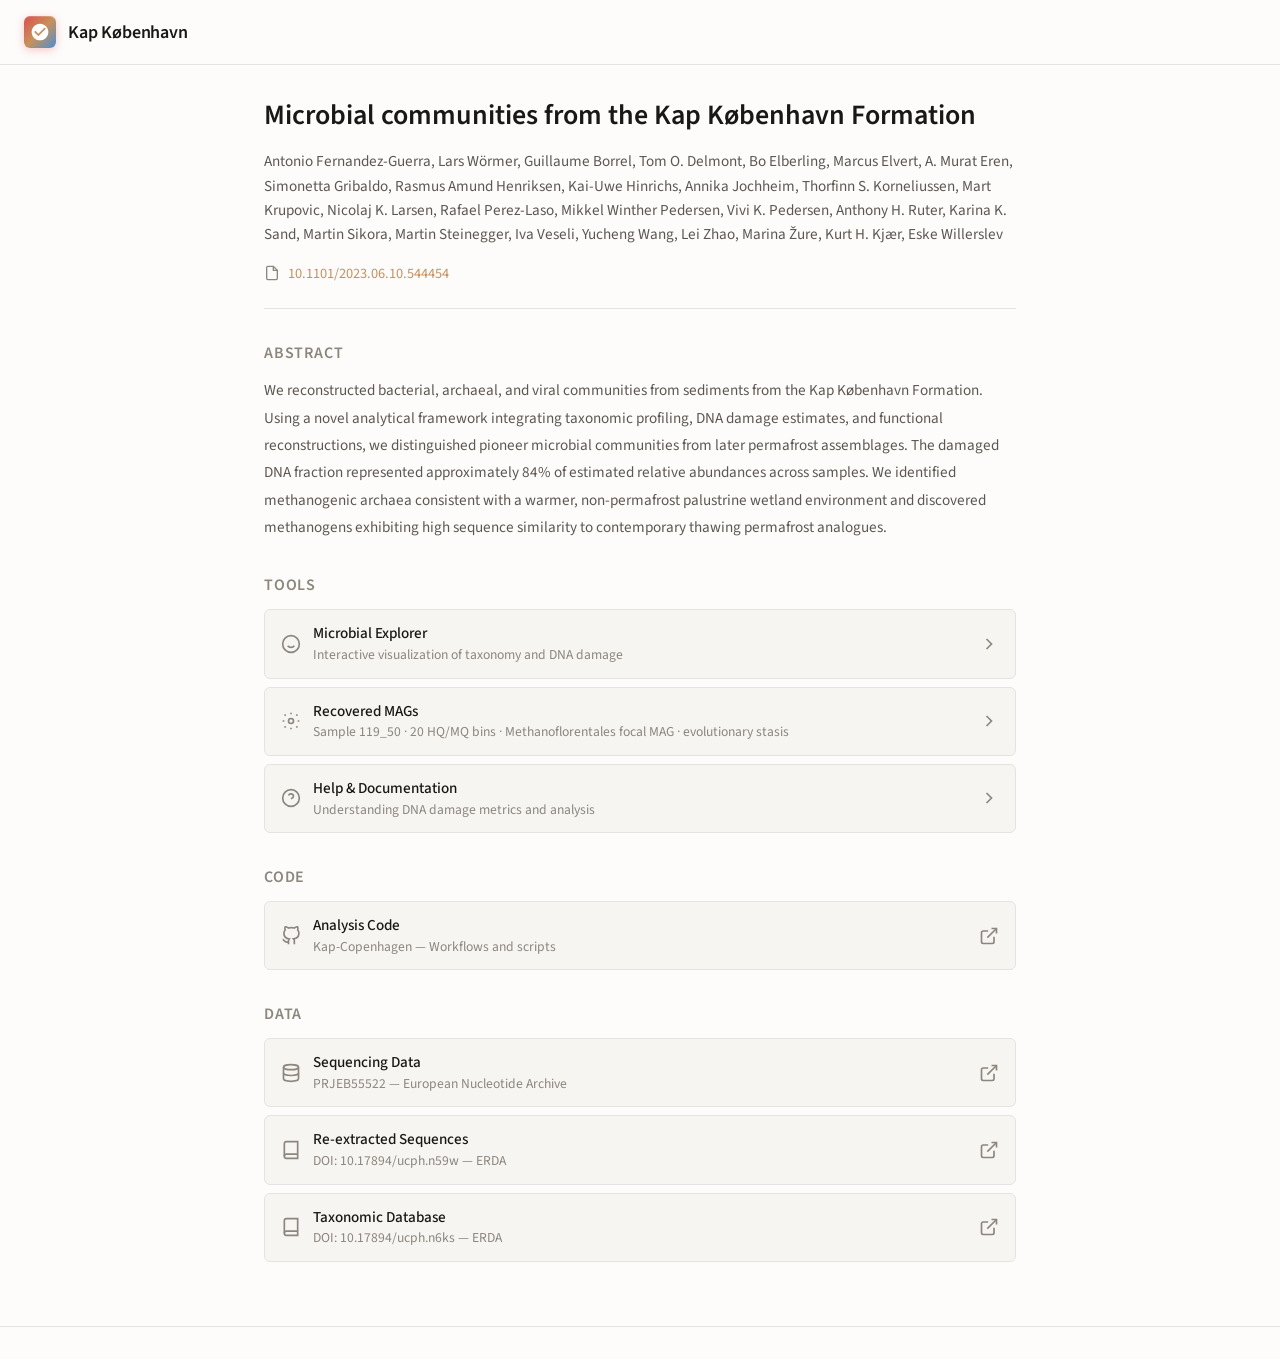
==== commit f7410f99: "Add MAGs page for sample 119_50 - New mags/ page with 20 HQ+MQ bins from AMBER co-assembly - bin_4 (" ====
--- a/index.html
+++ b/index.html
@@ -284,6 +284,17 @@
                         </div>
                         <svg class="link-item-arrow" viewBox="0 0 24 24" fill="none" stroke="currentColor" stroke-width="2"><polyline points="9 18 15 12 9 6"/></svg>
                     </a>
+                    <a href="mags/" class="link-item">
+                        <svg viewBox="0 0 24 24" fill="none" stroke="currentColor" stroke-width="2">
+                            <circle cx="12" cy="12" r="3"/>
+                            <path d="M12 2v2M12 20v2M4.22 4.22l1.42 1.42M18.36 18.36l1.42 1.42M2 12h2M20 12h2M4.22 19.78l1.42-1.42M18.36 5.64l1.42-1.42"/>
+                        </svg>
+                        <div class="link-item-content">
+                            <div class="link-item-title">Recovered MAGs</div>
+                            <div class="link-item-desc">Sample 119_50 · 20 HQ/MQ bins · Methanoflorentales focal MAG · evolutionary stasis</div>
+                        </div>
+                        <svg class="link-item-arrow" viewBox="0 0 24 24" fill="none" stroke="currentColor" stroke-width="2"><polyline points="9 18 15 12 9 6"/></svg>
+                    </a>
                     <a href="help.html" class="link-item">
                         <svg viewBox="0 0 24 24" fill="none" stroke="currentColor" stroke-width="2">
                             <circle cx="12" cy="12" r="10"/>
